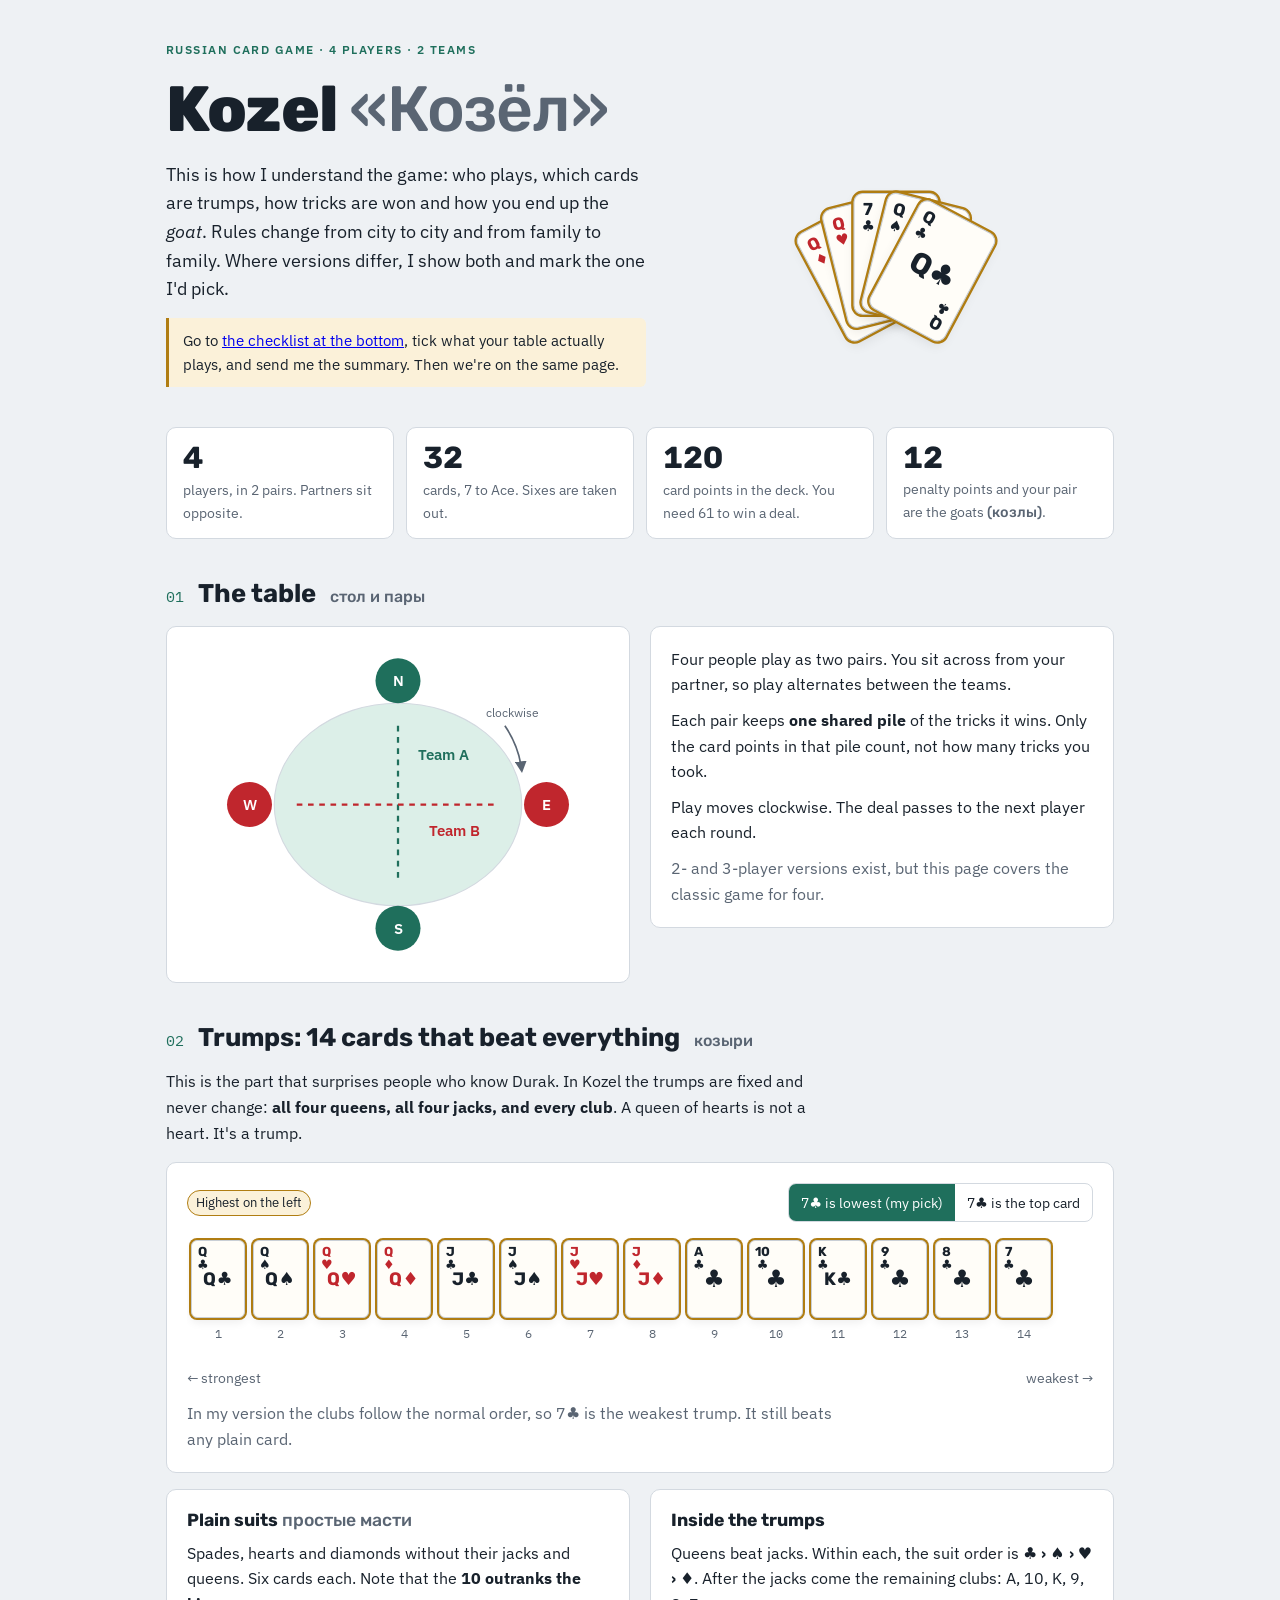
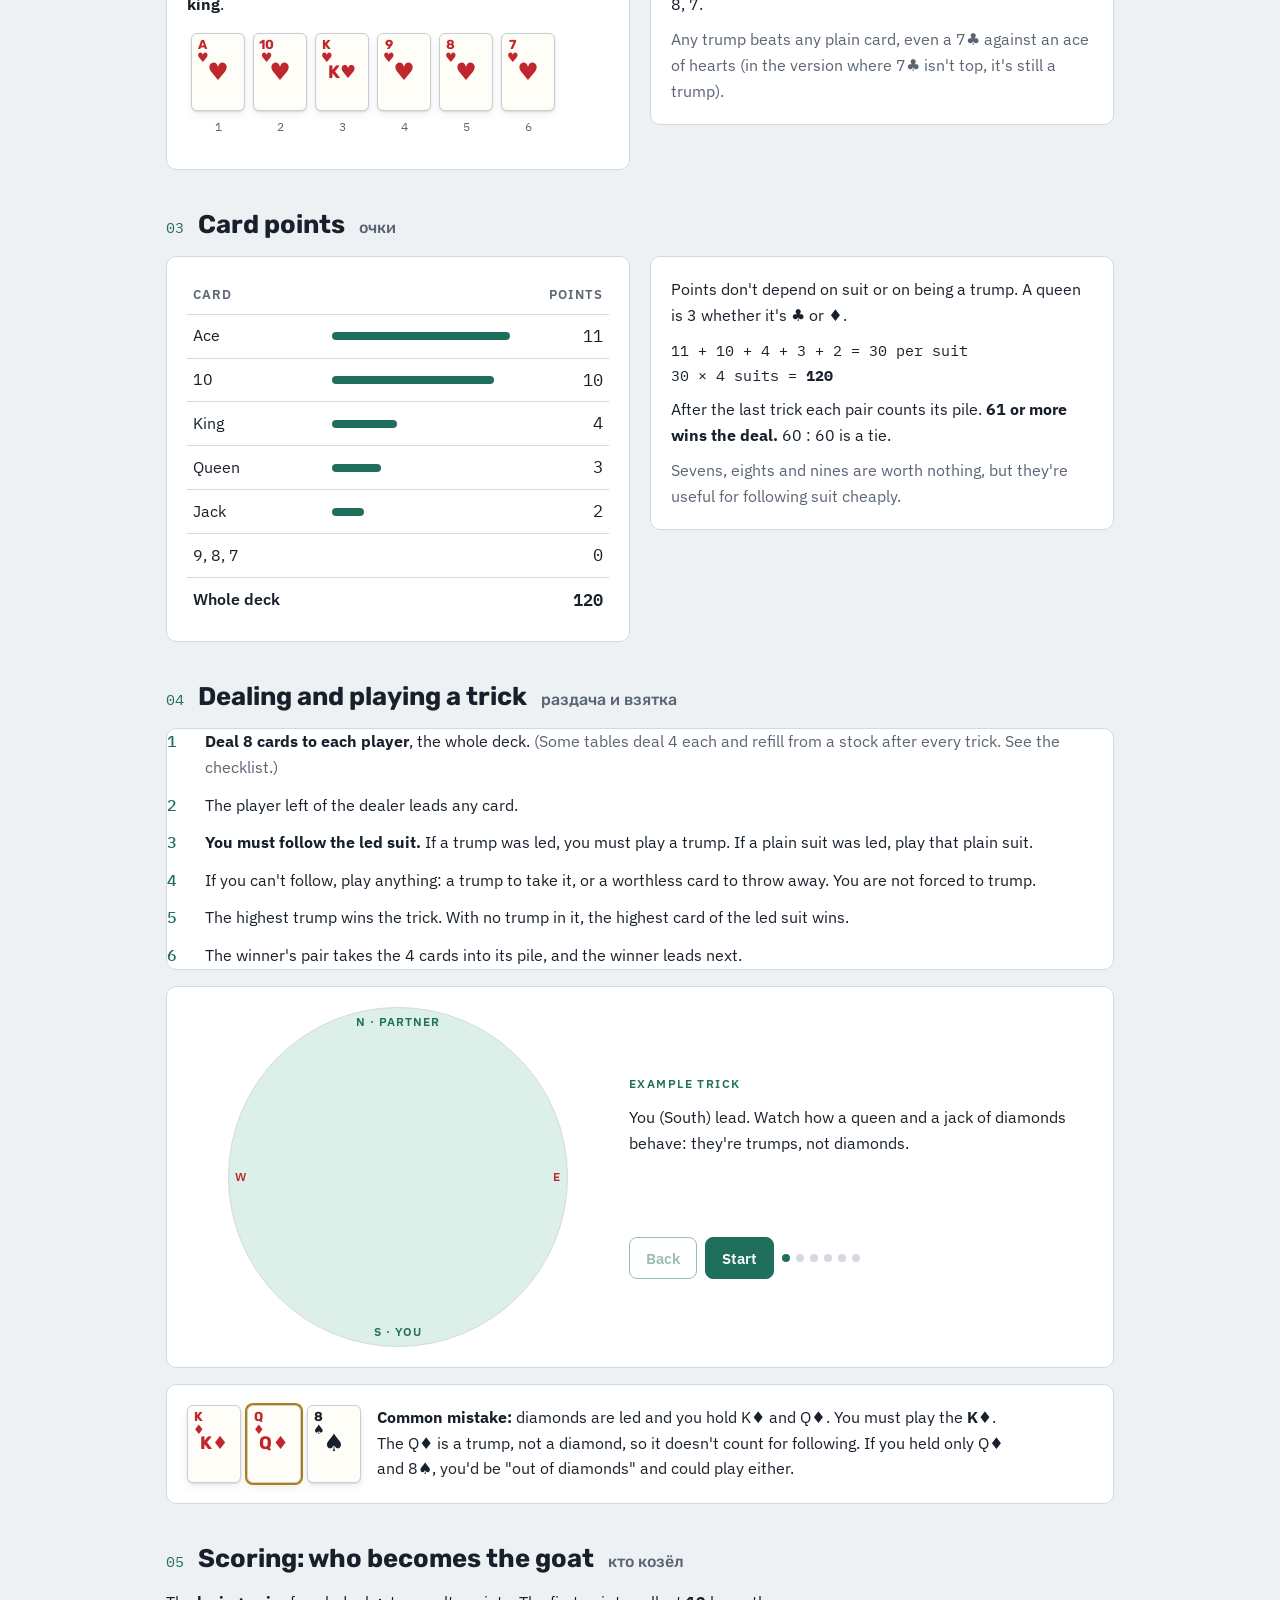
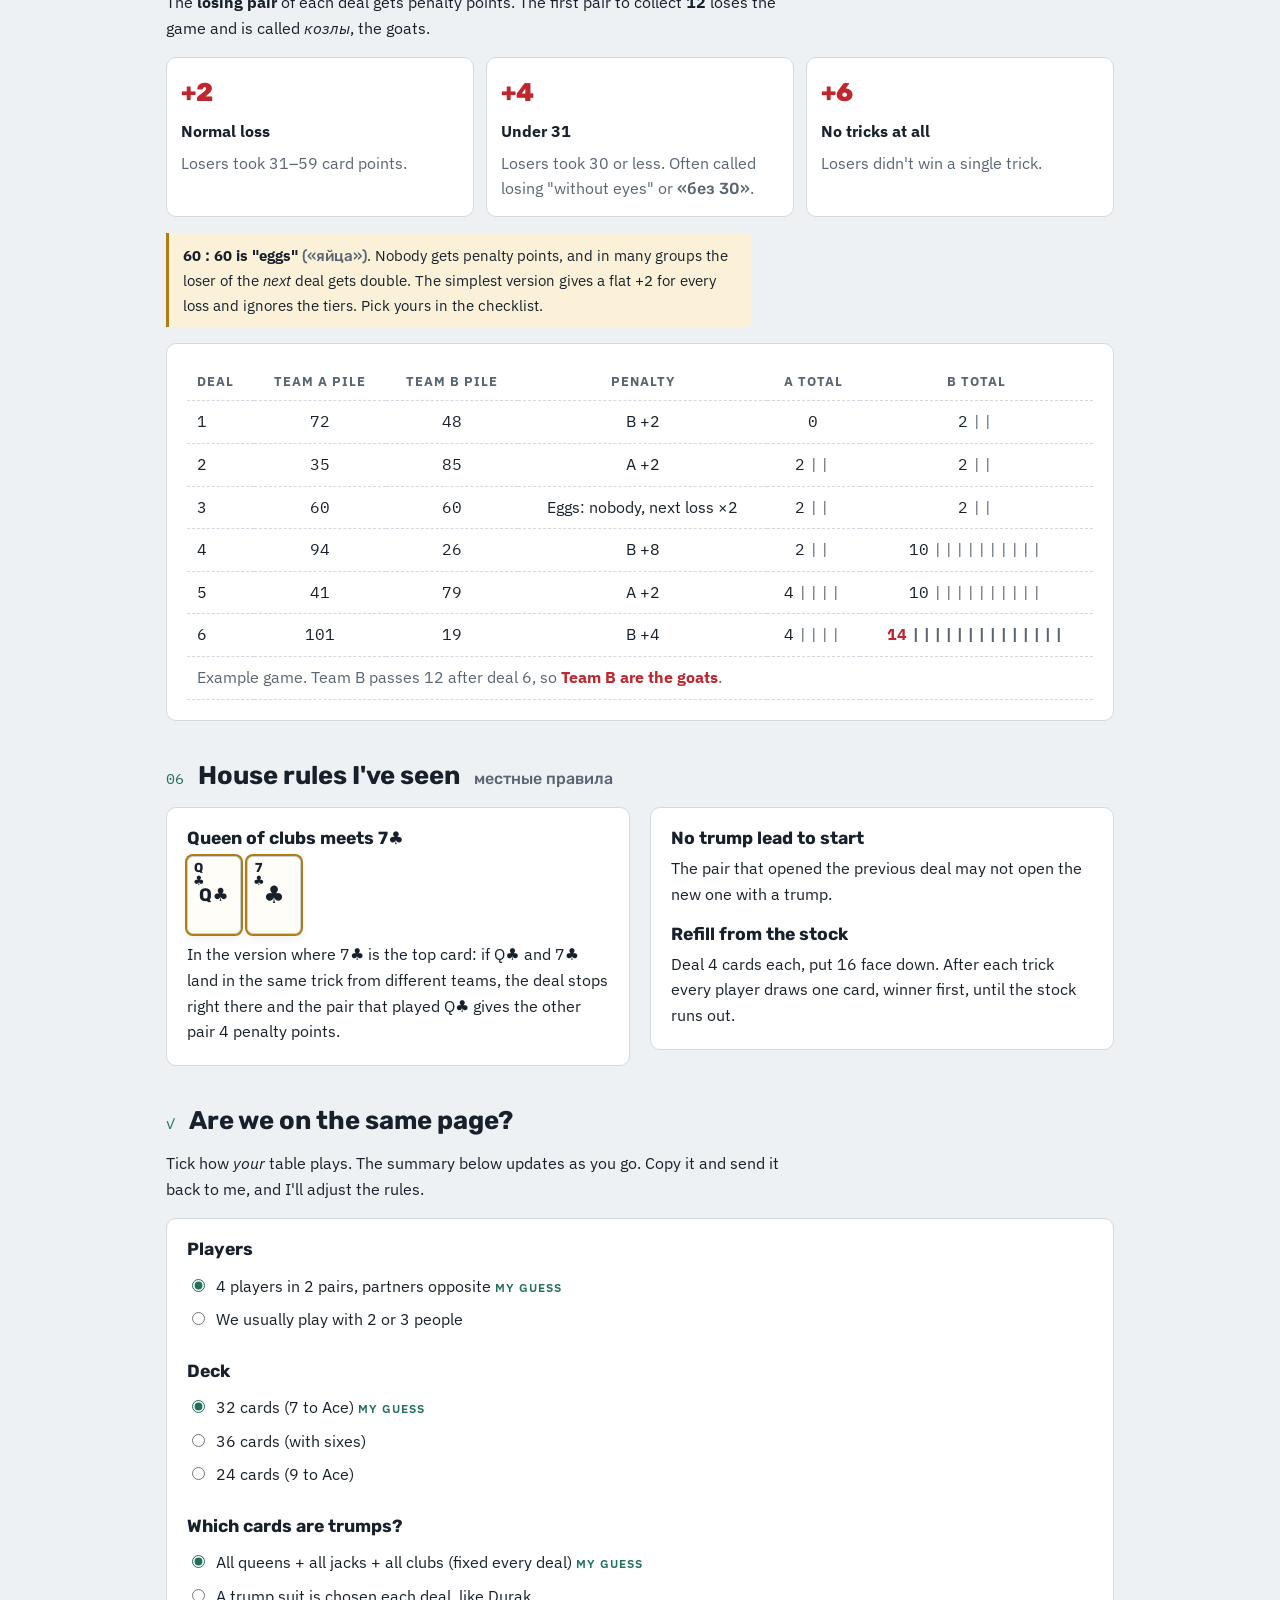
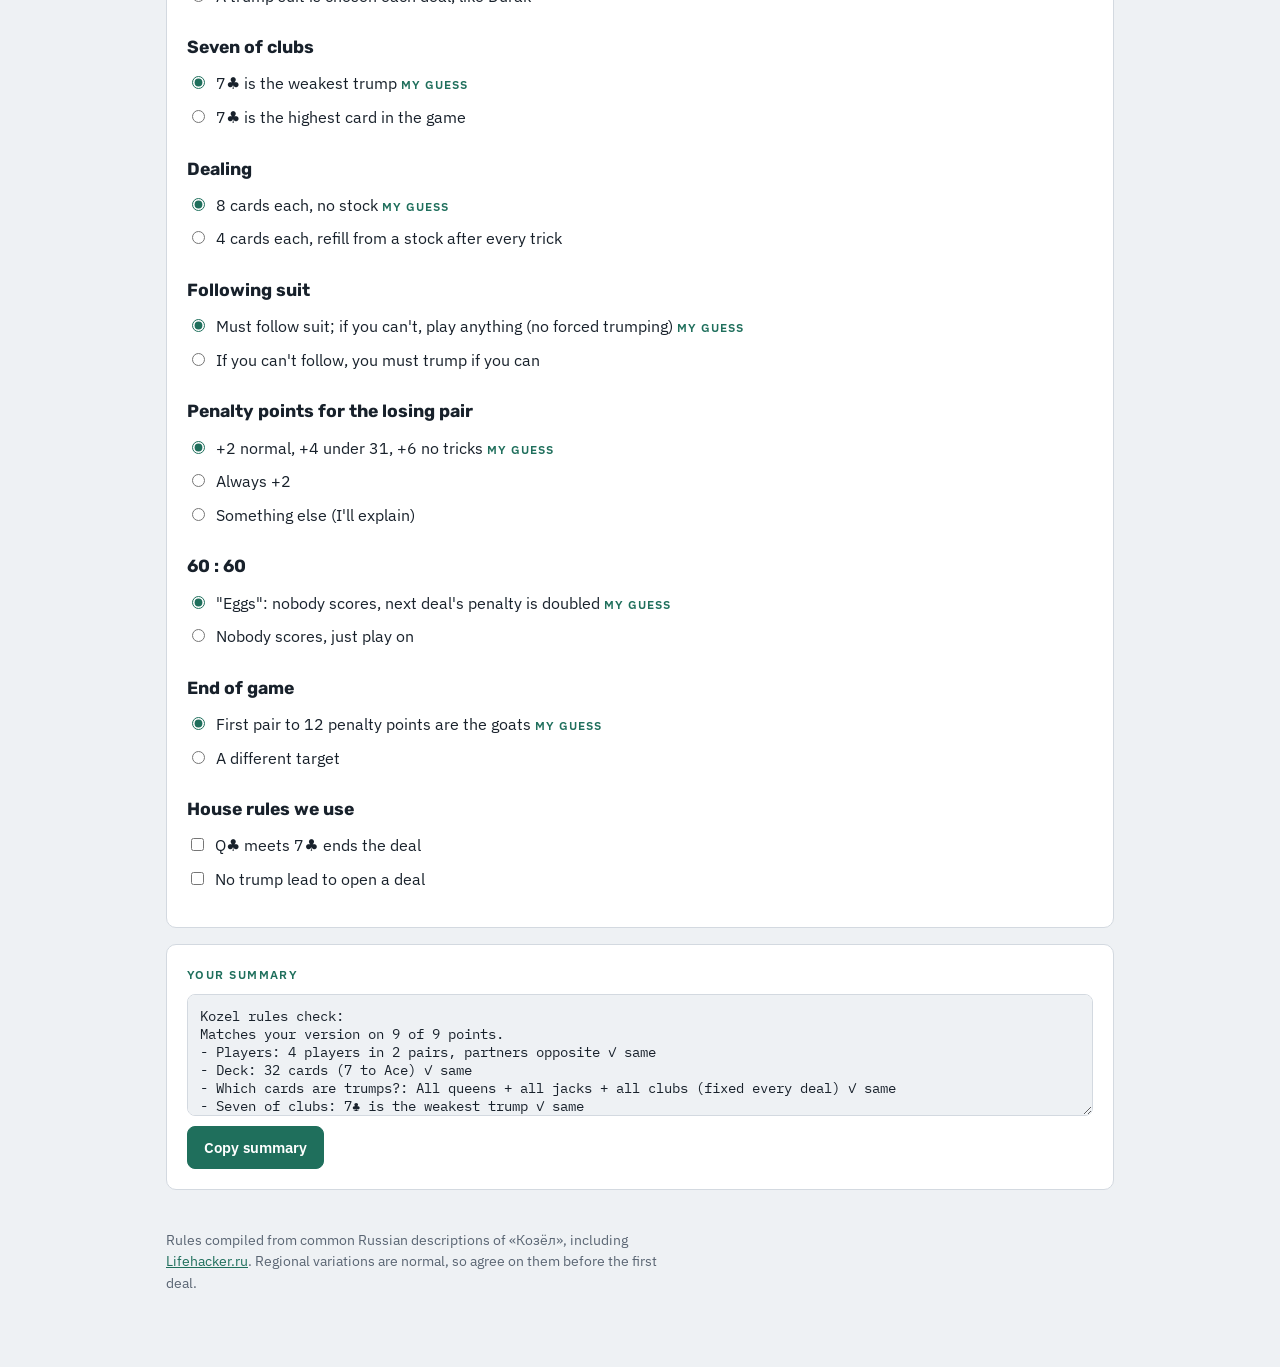
==== kozel/index.html @ cb9a14b0 "Add visual Kozel (Козёл) card game rules page Explains seating, fixed trumps, card points, an animat" ====
<!doctype html><html lang="en"><head><meta charset="utf-8"><meta name="viewport" content="width=device-width, initial-scale=1, viewport-fit=cover">
<title>Kozel Rulebook</title>
<meta name="claude:viewport-fit-sides" content="cover">
<link rel="preconnect" href="https://fonts.googleapis.com">
<link rel="preconnect" href="https://fonts.gstatic.com" crossorigin>
<link rel="stylesheet" href="https://fonts.googleapis.com/css2?family=Rubik:wght@500;700;800&family=IBM+Plex+Sans:wght@400;500;600&family=IBM+Plex+Mono:wght@500&display=swap">
<style>
/* Layout: one reading column of numbered "lessons", each with a visual (cards, table, ladder) beside or under the text; a confirm sheet at the end. */
:root {
  --bg: #eef1f4;
  --surface: #ffffff;
  --ink: #18212b;
  --muted: #5a6573;
  --line: #d3d9e0;
  --accent: #1f6f5c;      /* card-room green, used sparingly */
  --accent-soft: #dcefe8;
  --red: #c0262d;
  --card: #fffdf8;
  --card-edge: #c9cfd6;
  --gold: #b07d12;
  --gold-soft: #fbf1d9;
  --font-display: "Rubik", "Segoe UI", system-ui, sans-serif;
  --font-body: "IBM Plex Sans", "Segoe UI", system-ui, sans-serif;
  --font-mono: "IBM Plex Mono", ui-monospace, Menlo, monospace;
}
@media (prefers-color-scheme: dark) {
  :root:not([data-theme="light"]) {
    --bg: #12171d; --surface: #1a212a; --ink: #e7ecf1; --muted: #9aa6b3; --line: #2c3540;
    --accent: #5cc2a4; --accent-soft: #19362e; --red: #ff6b70; --card: #f4f1ea; --card-edge: #3a4450;
    --gold: #e5b54a; --gold-soft: #3a2f16; color-scheme: dark;
  }
}
:root[data-theme="dark"] {
  --bg: #12171d; --surface: #1a212a; --ink: #e7ecf1; --muted: #9aa6b3; --line: #2c3540;
  --accent: #5cc2a4; --accent-soft: #19362e; --red: #ff6b70; --card: #f4f1ea; --card-edge: #3a4450;
  --gold: #e5b54a; --gold-soft: #3a2f16; color-scheme: dark;
}
* { box-sizing: border-box; }
body {
  background: var(--bg); color: var(--ink);
  font-family: var(--font-body); font-size: 16px; line-height: 1.6;
}
.wrap {
  max-width: 980px; margin: 0 auto;
  padding-left: max(16px, env(safe-area-inset-left, 0px));
  padding-right: max(16px, env(safe-area-inset-right, 0px));
  padding-block: 32px 64px;
  display: grid; gap: 40px;
}
h1, h2, h3 { font-family: var(--font-display); text-wrap: balance; line-height: 1.15; margin: 0; }
h1 { font-size: clamp(2.4rem, 7vw, 4rem); font-weight: 800; letter-spacing: -0.02em; }
h2 { font-size: 1.6rem; font-weight: 700; }
h3 { font-size: 1.1rem; font-weight: 700; }
p { margin: 0; max-width: 65ch; }
.ru { font-family: var(--font-display); font-weight: 500; color: var(--muted); }
.eyebrow { font-size: 0.75rem; text-transform: uppercase; letter-spacing: 0.12em; font-weight: 600; color: var(--accent); }
.muted { color: var(--muted); }
.mono { font-family: var(--font-mono); font-variant-numeric: tabular-nums; }

/* hero */
.hero { display: grid; grid-template-columns: 1.1fr 1fr; gap: 32px; align-items: center; }
.hero-text { display: grid; gap: 14px; min-width: 0; }
.hero .lede { font-size: 1.12rem; }
.note {
  border-left: 3px solid var(--gold); background: var(--gold-soft);
  padding: 10px 14px; border-radius: 0 6px 6px 0; font-size: 0.95rem; max-width: 65ch;
}
.fan { position: relative; height: 230px; }
.fan .card { position: absolute; left: 50%; bottom: 10px; transform-origin: 50% 120%; transition: transform .5s cubic-bezier(.2,.8,.2,1); }

/* cards */
.card {
  width: 74px; height: 106px; border-radius: 8px;
  background: var(--card); border: 1px solid var(--card-edge);
  box-shadow: 0 1px 2px rgba(0,0,0,.12), 0 4px 10px rgba(0,0,0,.06);
  color: #18212b; position: relative; flex: none;
  font-family: var(--font-display); font-weight: 700;
}
.card.red { color: #c0262d; }
.card .c-tl, .card .c-br { position: absolute; line-height: 1; font-size: 15px; text-align: center; }
.card .c-tl { top: 6px; left: 6px; }
.card .c-br { bottom: 6px; right: 6px; transform: rotate(180deg); }
.card .c-tl small, .card .c-br small { display: block; font-size: 13px; }
.card .c-mid { position: absolute; inset: 0; display: grid; place-items: center; font-size: 34px; }
.card.face .c-mid { font-size: 26px; }
.card.trump { box-shadow: 0 0 0 2px var(--gold), 0 4px 10px rgba(0,0,0,.08); }
.card.sm { width: 54px; height: 78px; border-radius: 6px; }
.card.sm .c-tl { font-size: 13px; top: 4px; left: 5px; }
.card.sm .c-br { display: none; }
.card.sm .c-mid { font-size: 24px; }
.card.sm.face .c-mid { font-size: 18px; }
.card.win { outline: 3px solid var(--accent); outline-offset: 2px; }

/* sections */
section.lesson { display: grid; gap: 16px; }
.lesson-head { display: flex; gap: 14px; align-items: baseline; flex-wrap: wrap; }
.num { font-family: var(--font-mono); color: var(--accent); font-size: 0.95rem; }
.panel { background: var(--surface); border: 1px solid var(--line); border-radius: 10px; padding: 20px; min-width: 0; }
.two { display: grid; grid-template-columns: 1fr 1fr; gap: 20px; align-items: start; }
.two > * { min-width: 0; }

.facts { display: grid; grid-template-columns: repeat(4, 1fr); gap: 12px; }
.fact { background: var(--surface); border: 1px solid var(--line); border-radius: 10px; padding: 14px 16px; display: grid; gap: 2px; }
.fact b { font-family: var(--font-display); font-size: 1.9rem; line-height: 1.1; font-variant-numeric: tabular-nums; }
.fact span { font-size: 0.9rem; color: var(--muted); }

/* seating */
.table-svg { width: 100%; max-width: 360px; height: auto; display: block; margin: 0 auto; }

/* ladder */
.ladder { display: flex; gap: 8px; overflow-x: auto; padding: 6px 4px 12px; }
.rung { display: grid; justify-items: center; gap: 6px; flex: none; }
.rung .rank { font-family: var(--font-mono); font-size: 12px; color: var(--muted); }
.ladder-legend { display: flex; justify-content: space-between; font-size: 0.85rem; color: var(--muted); }
.group-tag { display: inline-block; font-size: 0.8rem; padding: 2px 8px; border-radius: 999px; background: var(--gold-soft); color: var(--ink); border: 1px solid var(--gold); }

.toggle { display: inline-flex; border: 1px solid var(--line); border-radius: 8px; overflow: hidden; background: var(--surface); flex-wrap: wrap; }
.toggle button {
  font: inherit; font-size: 0.9rem; padding: 7px 12px; border: 0; background: transparent; color: var(--ink); cursor: pointer;
}
.toggle button[aria-pressed="true"] { background: var(--accent); color: var(--surface); }
.toggle button:focus-visible, .btn:focus-visible { outline: 2px solid var(--accent); outline-offset: 2px; }

/* points */
.points { width: 100%; border-collapse: collapse; font-variant-numeric: tabular-nums; }
.points td, .points th { padding: 8px 6px; border-bottom: 1px solid var(--line); text-align: left; }
.points th { font-size: 0.8rem; text-transform: uppercase; letter-spacing: .08em; color: var(--muted); font-weight: 600; }
.points td.v { font-family: var(--font-mono); text-align: right; font-size: 1.05rem; }
.points tr.total td { border-bottom: 0; font-weight: 600; }
.points .bar { height: 8px; background: var(--accent); border-radius: 4px; }

/* trick demo */
.trick { display: grid; grid-template-columns: 1fr 1.1fr; gap: 20px; align-items: center; }
.felt {
  position: relative; aspect-ratio: 1 / 1; max-width: 340px; width: 100%; margin: 0 auto;
  border-radius: 50%; background: var(--accent-soft); border: 1px solid var(--line);
}
.seat { position: absolute; font-size: 0.78rem; font-weight: 600; text-transform: uppercase; letter-spacing: .08em; }
.seat.us { color: var(--accent); }
.seat.them { color: var(--red); }
.seat.s { bottom: 4px; left: 50%; transform: translateX(-50%); }
.seat.n { top: 4px; left: 50%; transform: translateX(-50%); }
.seat.w { left: 6px; top: 50%; transform: translateY(-50%); }
.seat.e { right: 6px; top: 50%; transform: translateY(-50%); }
.slot { position: absolute; transition: opacity .35s, transform .35s; }
.slot.s { left: 50%; top: 62%; transform: translateX(-50%); }
.slot.n { left: 50%; top: 13%; transform: translateX(-50%); }
.slot.w { left: 17%; top: 37%; }
.slot.e { right: 17%; top: 37%; }
.slot.off { opacity: 0; transform: translateX(-50%) scale(.9); }
.slot.w.off, .slot.e.off { transform: scale(.9); }
.steps { display: grid; gap: 12px; }
.step-text { min-height: 7.5em; }
.controls { display: flex; gap: 8px; flex-wrap: wrap; align-items: center; }
.btn {
  font: inherit; font-weight: 600; font-size: 0.95rem; padding: 8px 16px; border-radius: 8px; cursor: pointer;
  border: 1px solid var(--accent); background: var(--accent); color: var(--surface);
}
.btn.ghost { background: transparent; color: var(--accent); }
.btn:disabled { opacity: .45; cursor: default; }
.dots { display: flex; gap: 6px; }
.dots i { width: 8px; height: 8px; border-radius: 50%; background: var(--line); }
.dots i.on { background: var(--accent); }

/* rules list */
.rules { display: grid; gap: 12px; padding: 0; margin: 0; list-style: none; counter-reset: r; }
.rules li { display: grid; grid-template-columns: 28px 1fr; gap: 10px; }
.rules li::before { counter-increment: r; content: counter(r); font-family: var(--font-mono); color: var(--accent); font-weight: 500; }
.gotcha { display: flex; gap: 16px; align-items: center; flex-wrap: wrap; }
.gotcha .hand { display: flex; gap: 6px; }

/* scoring */
.tiers { display: grid; grid-template-columns: repeat(3, 1fr); gap: 12px; }
.tier { border: 1px solid var(--line); border-radius: 10px; padding: 14px; background: var(--surface); display: grid; gap: 6px; align-content: start; }
.tier .pts { font-family: var(--font-display); font-size: 1.6rem; font-weight: 800; color: var(--red); }
.pad { width: 100%; border-collapse: collapse; font-variant-numeric: tabular-nums; min-width: 460px; }
.pad th, .pad td { padding: 8px 10px; border-bottom: 1px dashed var(--line); text-align: center; }
.pad th { font-size: 0.8rem; text-transform: uppercase; letter-spacing: .08em; color: var(--muted); }
.pad td:first-child, .pad th:first-child { text-align: left; }
.pad .goat { color: var(--red); font-weight: 700; }
.scroll { overflow-x: auto; }
.tally { font-family: var(--font-mono); letter-spacing: 1px; }

/* confirm sheet */
.qs { display: grid; gap: 14px; }
.q { display: grid; gap: 8px; padding: 14px 0; border-bottom: 1px solid var(--line); }
.q:last-child { border-bottom: 0; }
.q label { display: flex; gap: 8px; align-items: flex-start; cursor: pointer; }
.q input { margin-top: 5px; accent-color: var(--accent); }
.q .mine { font-size: 0.75rem; color: var(--accent); font-weight: 600; text-transform: uppercase; letter-spacing: .08em; margin-left: 4px; }
textarea {
  width: 100%; min-height: 9em; font-family: var(--font-mono); font-size: 0.85rem; padding: 12px;
  border: 1px solid var(--line); border-radius: 8px; background: var(--bg); color: var(--ink); resize: vertical;
}
.copied { color: var(--accent); font-weight: 600; font-size: 0.9rem; }

footer { font-size: 0.85rem; color: var(--muted); display: grid; gap: 4px; }
footer a { color: var(--accent); }

@media (max-width: 760px) {
  .hero, .two, .trick { grid-template-columns: 1fr; }
  .facts { grid-template-columns: repeat(2, 1fr); }
  .tiers { grid-template-columns: 1fr; }
  .fan { height: 200px; }
}
@media (prefers-reduced-motion: reduce) {
  * { transition: none !important; }
}
</style>
</head><body>

<main class="wrap">

  <header class="hero">
    <div class="hero-text">
      <span class="eyebrow">Russian card game · 4 players · 2 teams</span>
      <h1>Kozel <span class="ru">«Козёл»</span></h1>
      <p class="lede">This is how I understand the game: who plays, which cards are trumps, how tricks are won and how you end up the <em>goat</em>. Rules change from city to city and from family to family. Where versions differ, I show both and mark the one I'd pick.</p>
      <p class="note">Go to <a href="#confirm">the checklist at the bottom</a>, tick what your table actually plays, and send me the summary. Then we're on the same page.</p>
    </div>
    <div class="fan" id="fan" aria-label="The four queens and the seven of clubs fanned out"></div>
  </header>

  <div class="facts">
    <div class="fact"><b>4</b><span>players, in 2 pairs. Partners sit opposite.</span></div>
    <div class="fact"><b>32</b><span>cards, 7 to Ace. Sixes are taken out.</span></div>
    <div class="fact"><b>120</b><span>card points in the deck. You need 61 to win a deal.</span></div>
    <div class="fact"><b>12</b><span>penalty points and your pair are the goats <span class="ru">(козлы)</span>.</span></div>
  </div>

  <!-- 1 -->
  <section class="lesson">
    <div class="lesson-head"><span class="num">01</span><h2>The table</h2><span class="ru">стол и пары</span></div>
    <div class="two">
      <div class="panel">
        <svg class="table-svg" viewBox="0 0 320 280" role="img" aria-label="Four players around a table. North and South are one team, West and East the other.">
          <ellipse cx="160" cy="140" rx="110" ry="90" fill="var(--accent-soft)" stroke="var(--line)"/>
          <line x1="160" y1="70" x2="160" y2="210" stroke="var(--accent)" stroke-width="2" stroke-dasharray="5 5"/>
          <line x1="70" y1="140" x2="250" y2="140" stroke="var(--red)" stroke-width="2" stroke-dasharray="5 5"/>
          <g font-family="IBM Plex Sans, sans-serif" font-size="13" font-weight="600" text-anchor="middle">
            <circle cx="160" cy="30" r="20" fill="var(--accent)"/><text x="160" y="35" fill="var(--surface)">N</text>
            <circle cx="160" cy="250" r="20" fill="var(--accent)"/><text x="160" y="255" fill="var(--surface)">S</text>
            <circle cx="28" cy="140" r="20" fill="var(--red)"/><text x="28" y="145" fill="var(--surface)">W</text>
            <circle cx="292" cy="140" r="20" fill="var(--red)"/><text x="292" y="145" fill="var(--surface)">E</text>
            <text x="200" y="100" fill="var(--accent)">Team A</text>
            <text x="210" y="168" fill="var(--red)">Team B</text>
          </g>
          <path d="M 255 70 A 120 100 0 0 1 270 110" fill="none" stroke="var(--muted)" stroke-width="1.5" marker-end="url(#arr)"/>
          <defs><marker id="arr" viewBox="0 0 10 10" refX="8" refY="5" markerWidth="7" markerHeight="7" orient="auto"><path d="M0 0 L10 5 L0 10z" fill="var(--muted)"/></marker></defs>
          <text x="262" y="62" font-size="11" fill="var(--muted)" font-family="IBM Plex Sans, sans-serif" text-anchor="middle">clockwise</text>
        </svg>
      </div>
      <div class="panel" style="display:grid;gap:10px">
        <p>Four people play as two pairs. You sit across from your partner, so play alternates between the teams.</p>
        <p>Each pair keeps <strong>one shared pile</strong> of the tricks it wins. Only the card points in that pile count, not how many tricks you took.</p>
        <p>Play moves clockwise. The deal passes to the next player each round.</p>
        <p class="muted">2- and 3-player versions exist, but this page covers the classic game for four.</p>
      </div>
    </div>
  </section>

  <!-- 2 -->
  <section class="lesson">
    <div class="lesson-head"><span class="num">02</span><h2>Trumps: 14 cards that beat everything</h2><span class="ru">козыри</span></div>
    <p>This is the part that surprises people who know Durak. In Kozel the trumps are fixed and never change: <strong>all four queens, all four jacks, and every club</strong>. A queen of hearts is not a heart. It's a trump.</p>
    <div class="panel" style="display:grid;gap:12px">
      <div class="controls" style="justify-content:space-between">
        <div class="controls">
          <span class="group-tag">Highest on the left</span>
        </div>
        <div class="toggle" role="group" aria-label="Where the seven of clubs ranks">
          <button type="button" id="lad-a" aria-pressed="true">7♣ is lowest (my pick)</button>
          <button type="button" id="lad-b" aria-pressed="false">7♣ is the top card</button>
        </div>
      </div>
      <div class="ladder" id="ladder"></div>
      <div class="ladder-legend"><span>← strongest</span><span>weakest →</span></div>
      <p class="muted" id="ladder-note"></p>
    </div>
    <div class="two">
      <div class="panel" style="display:grid;gap:10px">
        <h3>Plain suits <span class="ru">простые масти</span></h3>
        <p>Spades, hearts and diamonds without their jacks and queens. Six cards each. Note that the <strong>10 outranks the king</strong>.</p>
        <div class="ladder" id="plain"></div>
      </div>
      <div class="panel" style="display:grid;gap:10px">
        <h3>Inside the trumps</h3>
        <p>Queens beat jacks. Within each, the suit order is <strong>♣ › ♠ › ♥ › ♦</strong>. After the jacks come the remaining clubs: A, 10, K, 9, 8, 7.</p>
        <p class="muted">Any trump beats any plain card, even a 7♣ against an ace of hearts (in the version where 7♣ isn't top, it's still a trump).</p>
      </div>
    </div>
  </section>

  <!-- 3 -->
  <section class="lesson">
    <div class="lesson-head"><span class="num">03</span><h2>Card points</h2><span class="ru">очки</span></div>
    <div class="two">
      <div class="panel">
        <table class="points">
          <thead><tr><th>Card</th><th></th><th style="text-align:right">Points</th></tr></thead>
          <tbody id="points"></tbody>
        </table>
      </div>
      <div class="panel" style="display:grid;gap:10px">
        <p>Points don't depend on suit or on being a trump. A queen is 3 whether it's ♣ or ♦.</p>
        <p class="mono" style="font-size:.95rem">11 + 10 + 4 + 3 + 2 = 30 per suit<br>30 × 4 suits = <strong>120</strong></p>
        <p>After the last trick each pair counts its pile. <strong>61 or more wins the deal.</strong> 60 : 60 is a tie.</p>
        <p class="muted">Sevens, eights and nines are worth nothing, but they're useful for following suit cheaply.</p>
      </div>
    </div>
  </section>

  <!-- 4 -->
  <section class="lesson">
    <div class="lesson-head"><span class="num">04</span><h2>Dealing and playing a trick</h2><span class="ru">раздача и взятка</span></div>
    <ol class="rules panel">
      <li><span><strong>Deal 8 cards to each player</strong>, the whole deck. <span class="muted">(Some tables deal 4 each and refill from a stock after every trick. See the checklist.)</span></span></li>
      <li><span>The player left of the dealer leads any card.</span></li>
      <li><span><strong>You must follow the led suit.</strong> If a trump was led, you must play a trump. If a plain suit was led, play that plain suit.</span></li>
      <li><span>If you can't follow, play anything: a trump to take it, or a worthless card to throw away. You are not forced to trump.</span></li>
      <li><span>The highest trump wins the trick. With no trump in it, the highest card of the led suit wins.</span></li>
      <li><span>The winner's pair takes the 4 cards into its pile, and the winner leads next.</span></li>
    </ol>

    <div class="panel trick">
      <div class="felt" id="felt">
        <span class="seat n us">N · partner</span>
        <span class="seat s us">S · you</span>
        <span class="seat w them">W</span>
        <span class="seat e them">E</span>
        <div class="slot s off" data-seat="s"></div>
        <div class="slot w off" data-seat="w"></div>
        <div class="slot n off" data-seat="n"></div>
        <div class="slot e off" data-seat="e"></div>
      </div>
      <div class="steps">
        <span class="eyebrow">Example trick</span>
        <p class="step-text" id="step-text"></p>
        <div class="controls">
          <button type="button" class="btn ghost" id="prev">Back</button>
          <button type="button" class="btn" id="next">Next card</button>
          <div class="dots" id="dots" aria-hidden="true"></div>
        </div>
      </div>
    </div>

    <div class="panel gotcha">
      <div class="hand">
        <div class="card sm red" data-c="K♦"></div>
        <div class="card sm red" data-c="Q♦"></div>
        <div class="card sm" data-c="8♠"></div>
      </div>
      <p style="flex:1;min-width:220px"><strong>Common mistake:</strong> diamonds are led and you hold K♦ and Q♦. You must play the <strong>K♦</strong>. The Q♦ is a trump, not a diamond, so it doesn't count for following. If you held only Q♦ and 8♠, you'd be "out of diamonds" and could play either.</p>
    </div>
  </section>

  <!-- 5 -->
  <section class="lesson">
    <div class="lesson-head"><span class="num">05</span><h2>Scoring: who becomes the goat</h2><span class="ru">кто козёл</span></div>
    <p>The <strong>losing pair</strong> of each deal gets penalty points. The first pair to collect <strong>12</strong> loses the game and is called <em>козлы</em>, the goats.</p>
    <div class="tiers">
      <div class="tier"><span class="pts">+2</span><strong>Normal loss</strong><span class="muted">Losers took 31–59 card points.</span></div>
      <div class="tier"><span class="pts">+4</span><strong>Under 31</strong><span class="muted">Losers took 30 or less. Often called losing "without eyes" or <span class="ru">«без 30»</span>.</span></div>
      <div class="tier"><span class="pts">+6</span><strong>No tricks at all</strong><span class="muted">Losers didn't win a single trick.</span></div>
    </div>
    <p class="note"><strong>60 : 60 is "eggs"</strong> <span class="ru">(«яйца»)</span>. Nobody gets penalty points, and in many groups the loser of the <em>next</em> deal gets double. The simplest version gives a flat +2 for every loss and ignores the tiers. Pick yours in the checklist.</p>
    <div class="panel scroll">
      <table class="pad">
        <thead><tr><th>Deal</th><th>Team A pile</th><th>Team B pile</th><th>Penalty</th><th>A total</th><th>B total</th></tr></thead>
        <tbody id="pad"></tbody>
      </table>
    </div>
  </section>

  <!-- 6 -->
  <section class="lesson">
    <div class="lesson-head"><span class="num">06</span><h2>House rules I've seen</h2><span class="ru">местные правила</span></div>
    <div class="two">
      <div class="panel" style="display:grid;gap:8px">
        <h3>Queen of clubs meets 7♣</h3>
        <div class="hand" style="display:flex;gap:6px"><div class="card sm" data-c="Q♣"></div><div class="card sm" data-c="7♣"></div></div>
        <p>In the version where 7♣ is the top card: if Q♣ and 7♣ land in the same trick from different teams, the deal stops right there and the pair that played Q♣ gives the other pair 4 penalty points.</p>
      </div>
      <div class="panel" style="display:grid;gap:8px">
        <h3>No trump lead to start</h3>
        <p>The pair that opened the previous deal may not open the new one with a trump.</p>
        <h3 style="margin-top:8px">Refill from the stock</h3>
        <p>Deal 4 cards each, put 16 face down. After each trick every player draws one card, winner first, until the stock runs out.</p>
      </div>
    </div>
  </section>

  <!-- confirm -->
  <section class="lesson" id="confirm">
    <div class="lesson-head"><span class="num">✓</span><h2>Are we on the same page?</h2></div>
    <p>Tick how <em>your</em> table plays. The summary below updates as you go. Copy it and send it back to me, and I'll adjust the rules.</p>
    <div class="panel qs" id="qs"></div>
    <div class="panel" style="display:grid;gap:10px">
      <label for="summary" class="eyebrow">Your summary</label>
      <textarea id="summary" readonly></textarea>
      <div class="controls"><button type="button" class="btn" id="copy">Copy summary</button><span class="copied" id="copied" hidden>Copied</span></div>
    </div>
  </section>

  <footer>
    <p>Rules compiled from common Russian descriptions of «Козёл», including <a href="https://lifehacker.ru/kak-igrat-v-kozla/" target="_blank" rel="noopener">Lifehacker.ru</a>. Regional variations are normal, so agree on them before the first deal.</p>
  </footer>
</main>

<script>
(function () {
  const RED = s => s === "♥" || s === "♦";
  const FACE = r => r === "J" || r === "Q" || r === "K";
  function isTrump(c) { const s = c.slice(-1), r = c.slice(0, -1); return s === "♣" || r === "J" || r === "Q"; }
  function cardHTML(c, sm) {
    const s = c.slice(-1), r = c.slice(0, -1);
    const cls = ["card", sm ? "sm" : "", RED(s) ? "red" : "", FACE(r) ? "face" : "", isTrump(c) ? "trump" : ""].join(" ");
    const mid = FACE(r) ? r + s : s;
    return `<div class="${cls}" aria-label="${c}"><span class="c-tl">${r}<small>${s}</small></span><span class="c-mid">${mid}</span><span class="c-br">${r}<small>${s}</small></span></div>`;
  }
  function fill(el, c, sm) { el.outerHTML = cardHTML(c, sm); }
  document.querySelectorAll("[data-c]").forEach(el => fill(el, el.dataset.c, el.classList.contains("sm")));

  // hero fan
  const fan = document.getElementById("fan");
  const fanCards = ["Q♦", "Q♥", "7♣", "Q♠", "Q♣"];
  fan.innerHTML = fanCards.map(c => cardHTML(c)).join("");
  [...fan.children].forEach((el, i) => {
    const a = (i - 2) * 14;
    el.style.transform = `translateX(-50%) rotate(${a}deg) translateY(${Math.abs(i - 2) * 4}px) scale(1.15)`;
  });

  // ladder
  const base = ["Q♣","Q♠","Q♥","Q♦","J♣","J♠","J♥","J♦","A♣","10♣","K♣","9♣","8♣","7♣"];
  const altB = ["7♣","Q♣","Q♠","Q♥","Q♦","J♣","J♠","J♥","J♦","A♣","10♣","K♣","9♣","8♣"];
  const ladder = document.getElementById("ladder");
  const note = document.getElementById("ladder-note");
  function drawLadder(which) {
    const list = which === "b" ? altB : base;
    ladder.innerHTML = list.map((c, i) => `<div class="rung">${cardHTML(c, true)}<span class="rank">${i + 1}</span></div>`).join("");
    note.textContent = which === "b"
      ? "Some groups make the humble 7♣ the strongest card in the game. It's still worth 0 points, but it can capture Q♣. This version usually comes with the Q♣ vs 7♣ house rule below."
      : "In my version the clubs follow the normal order, so 7♣ is the weakest trump. It still beats any plain card.";
    document.getElementById("lad-a").setAttribute("aria-pressed", which !== "b");
    document.getElementById("lad-b").setAttribute("aria-pressed", which === "b");
  }
  document.getElementById("lad-a").onclick = () => { drawLadder("a"); setAnswer("seven", "low"); };
  document.getElementById("lad-b").onclick = () => { drawLadder("b"); setAnswer("seven", "top"); };

  document.getElementById("plain").innerHTML = ["A♥","10♥","K♥","9♥","8♥","7♥"]
    .map((c, i) => `<div class="rung">${cardHTML(c, true)}<span class="rank">${i + 1}</span></div>`).join("");

  // points
  const pts = [["Ace", 11], ["10", 10], ["King", 4], ["Queen", 3], ["Jack", 2], ["9, 8, 7", 0]];
  document.getElementById("points").innerHTML = pts.map(([n, v]) =>
    `<tr><td>${n}</td><td style="width:45%"><div class="bar" style="width:${v / 11 * 100}%"></div></td><td class="v">${v}</td></tr>`
  ).join("") + `<tr class="total"><td>Whole deck</td><td></td><td class="v">120</td></tr>`;

  // trick demo
  const steps = [
    { seat: null, text: "You (South) lead. Watch how a queen and a jack of diamonds behave: they're trumps, not diamonds." },
    { seat: "s", card: "K♥", text: "<strong>You lead K♥</strong> (4 points). Hearts is now the suit everyone must follow." },
    { seat: "w", card: "10♥", text: "<strong>West follows with 10♥</strong> (10 points). In Kozel the 10 beats the king, so West is winning for now." },
    { seat: "n", card: "J♦", text: "<strong>Your partner has no hearts</strong>, so they trump with J♦. A jack is a trump in every suit. Team A is winning." },
    { seat: "e", card: "Q♦", text: "<strong>East is out of hearts too</strong> and plays Q♦. Queens outrank jacks, so East wins." },
    { seat: "done", text: "<strong>Team B takes the trick:</strong> 4 + 10 + 2 + 3 = <span class='mono'>19</span> points go into their pile. East leads the next trick." }
  ];
  let step = 0;
  const textEl = document.getElementById("step-text");
  const dots = document.getElementById("dots");
  dots.innerHTML = steps.map(() => "<i></i>").join("");
  function renderStep() {
    textEl.innerHTML = steps[step].text;
    document.querySelectorAll("#felt .slot").forEach(slot => {
      const idx = steps.findIndex(s => s.seat === slot.dataset.seat);
      if (idx > 0 && idx <= step) {
        if (!slot.firstChild) slot.innerHTML = cardHTML(steps[idx].card);
        slot.classList.remove("off");
        const card = slot.firstChild;
        card.classList.toggle("win", step === steps.length - 1 && slot.dataset.seat === "e");
      } else {
        slot.classList.add("off");
        slot.innerHTML = "";
      }
    });
    [...dots.children].forEach((d, i) => d.classList.toggle("on", i <= step));
    document.getElementById("prev").disabled = step === 0;
    const nx = document.getElementById("next");
    nx.textContent = step === steps.length - 1 ? "Play again" : (step === 0 ? "Start" : "Next card");
  }
  document.getElementById("next").onclick = () => { step = step === steps.length - 1 ? 0 : step + 1; renderStep(); };
  document.getElementById("prev").onclick = () => { if (step > 0) { step--; renderStep(); } };
  renderStep();

  // score pad (tiered example)
  const deals = [[72, 48], [35, 85], [60, 60], [94, 26], [41, 79], [101, 19]];
  const pad = document.getElementById("pad");
  let A = 0, B = 0, eggs = false, rows = "";
  const tally = n => "|".repeat(n);
  deals.forEach(([a, b], i) => {
    let pen = "";
    if (a === 60) { pen = "Eggs: nobody, next loss ×2"; eggs = true; }
    else {
      const loser = a < b ? "A" : "B", lp = Math.min(a, b);
      let p = lp === 0 ? 6 : lp <= 30 ? 4 : 2;
      if (eggs) { p *= 2; eggs = false; }
      if (loser === "A") A += p; else B += p;
      pen = `${loser} +${p}`;
    }
    const goatA = A >= 12, goatB = B >= 12;
    rows += `<tr><td>${i + 1}</td><td class="mono">${a}</td><td class="mono">${b}</td><td>${pen}</td>
      <td class="${goatA ? "goat" : ""}"><span class="mono">${A}</span> <span class="tally muted">${tally(A)}</span></td>
      <td class="${goatB ? "goat" : ""}"><span class="mono">${B}</span> <span class="tally muted">${tally(B)}</span></td></tr>`;
  });
  rows += `<tr><td colspan="6" class="muted" style="text-align:left">Example game. Team B passes 12 after deal 6, so <span class="goat">Team B are the goats</span>.</td></tr>`;
  pad.innerHTML = rows;

  // checklist
  const Q = [
    { id: "players", q: "Players", opts: [["four", "4 players in 2 pairs, partners opposite", true], ["other", "We usually play with 2 or 3 people"]] },
    { id: "deck", q: "Deck", opts: [["32", "32 cards (7 to Ace)", true], ["36", "36 cards (with sixes)"], ["24", "24 cards (9 to Ace)"]] },
    { id: "trumps", q: "Which cards are trumps?", opts: [["qjc", "All queens + all jacks + all clubs (fixed every deal)", true], ["suit", "A trump suit is chosen each deal, like Durak"]] },
    { id: "seven", q: "Seven of clubs", opts: [["low", "7♣ is the weakest trump", true], ["top", "7♣ is the highest card in the game"]] },
    { id: "deal", q: "Dealing", opts: [["eight", "8 cards each, no stock", true], ["four", "4 cards each, refill from a stock after every trick"]] },
    { id: "follow", q: "Following suit", opts: [["must", "Must follow suit; if you can't, play anything (no forced trumping)", true], ["trump", "If you can't follow, you must trump if you can"]] },
    { id: "score", q: "Penalty points for the losing pair", opts: [["tier", "+2 normal, +4 under 31, +6 no tricks", true], ["flat", "Always +2"], ["other", "Something else (I'll explain)"]] },
    { id: "eggs", q: "60 : 60", opts: [["double", "\"Eggs\": nobody scores, next deal's penalty is doubled", true], ["nothing", "Nobody scores, just play on"]] },
    { id: "end", q: "End of game", opts: [["twelve", "First pair to 12 penalty points are the goats", true], ["other", "A different target"]] },
    { id: "house", q: "House rules we use", multi: true, opts: [["qc7c", "Q♣ meets 7♣ ends the deal"], ["nolead", "No trump lead to open a deal"]] }
  ];
  let answers = {};
  try { answers = JSON.parse(localStorage.getItem("kozel-answers") || "{}"); } catch (e) { answers = {}; }
  Q.forEach(q => { if (!(q.id in answers)) answers[q.id] = q.multi ? [] : q.opts.find(o => o[2])[0]; });

  const qs = document.getElementById("qs");
  qs.innerHTML = Q.map(q => `<fieldset class="q" style="border:0;margin:0;padding-inline:0"><legend style="padding:0"><h3>${q.q}</h3></legend>${
    q.opts.map(([v, label, mine]) => {
      const id = `q-${q.id}-${v}`;
      return `<label for="${id}"><input id="${id}" type="${q.multi ? "checkbox" : "radio"}" name="${q.id}" value="${v}"><span>${label}${mine ? '<span class="mine">my guess</span>' : ""}</span></label>`;
    }).join("")}</fieldset>`).join("");

  function syncInputs() {
    Q.forEach(q => q.opts.forEach(([v]) => {
      const el = document.getElementById(`q-${q.id}-${v}`);
      el.checked = q.multi ? answers[q.id].includes(v) : answers[q.id] === v;
    }));
  }
  function summary() {
    const lines = ["Kozel rules check:"];
    let same = 0, total = 0;
    Q.forEach(q => {
      if (q.multi) {
        const picked = q.opts.filter(o => answers[q.id].includes(o[0])).map(o => o[1]);
        lines.push(`- ${q.q}: ${picked.length ? picked.join("; ") : "none"}`);
      } else {
        const o = q.opts.find(o => o[0] === answers[q.id]);
        total++; if (o[2]) same++;
        lines.push(`- ${q.q}: ${o[1]}${o[2] ? " ✓ same" : " ✗ different"}`);
      }
    });
    lines.splice(1, 0, `Matches your version on ${same} of ${total} points.`);
    document.getElementById("summary").value = lines.join("\n");
  }
  function save() { try { localStorage.setItem("kozel-answers", JSON.stringify(answers)); } catch (e) {} }
  function setAnswer(id, v) { answers[id] = v; syncInputs(); summary(); save(); }
  qs.addEventListener("change", e => {
    const t = e.target, q = Q.find(q => q.id === t.name);
    if (q.multi) {
      const set = new Set(answers[q.id]); t.checked ? set.add(t.value) : set.delete(t.value); answers[q.id] = [...set];
    } else answers[q.id] = t.value;
    if (q.id === "seven") drawLadder(t.value === "top" ? "b" : "a");
    summary(); save();
  });
  syncInputs(); summary();
  drawLadder(answers.seven === "top" ? "b" : "a");

  document.getElementById("copy").onclick = () => {
    const ta = document.getElementById("summary");
    const ok = () => { const c = document.getElementById("copied"); c.hidden = false; setTimeout(() => c.hidden = true, 1600); };
    try {
      navigator.clipboard.writeText(ta.value).then(ok, () => { ta.focus(); ta.select(); });
    } catch (e) { ta.focus(); ta.select(); }
  };
})();
</script>
</body></html>
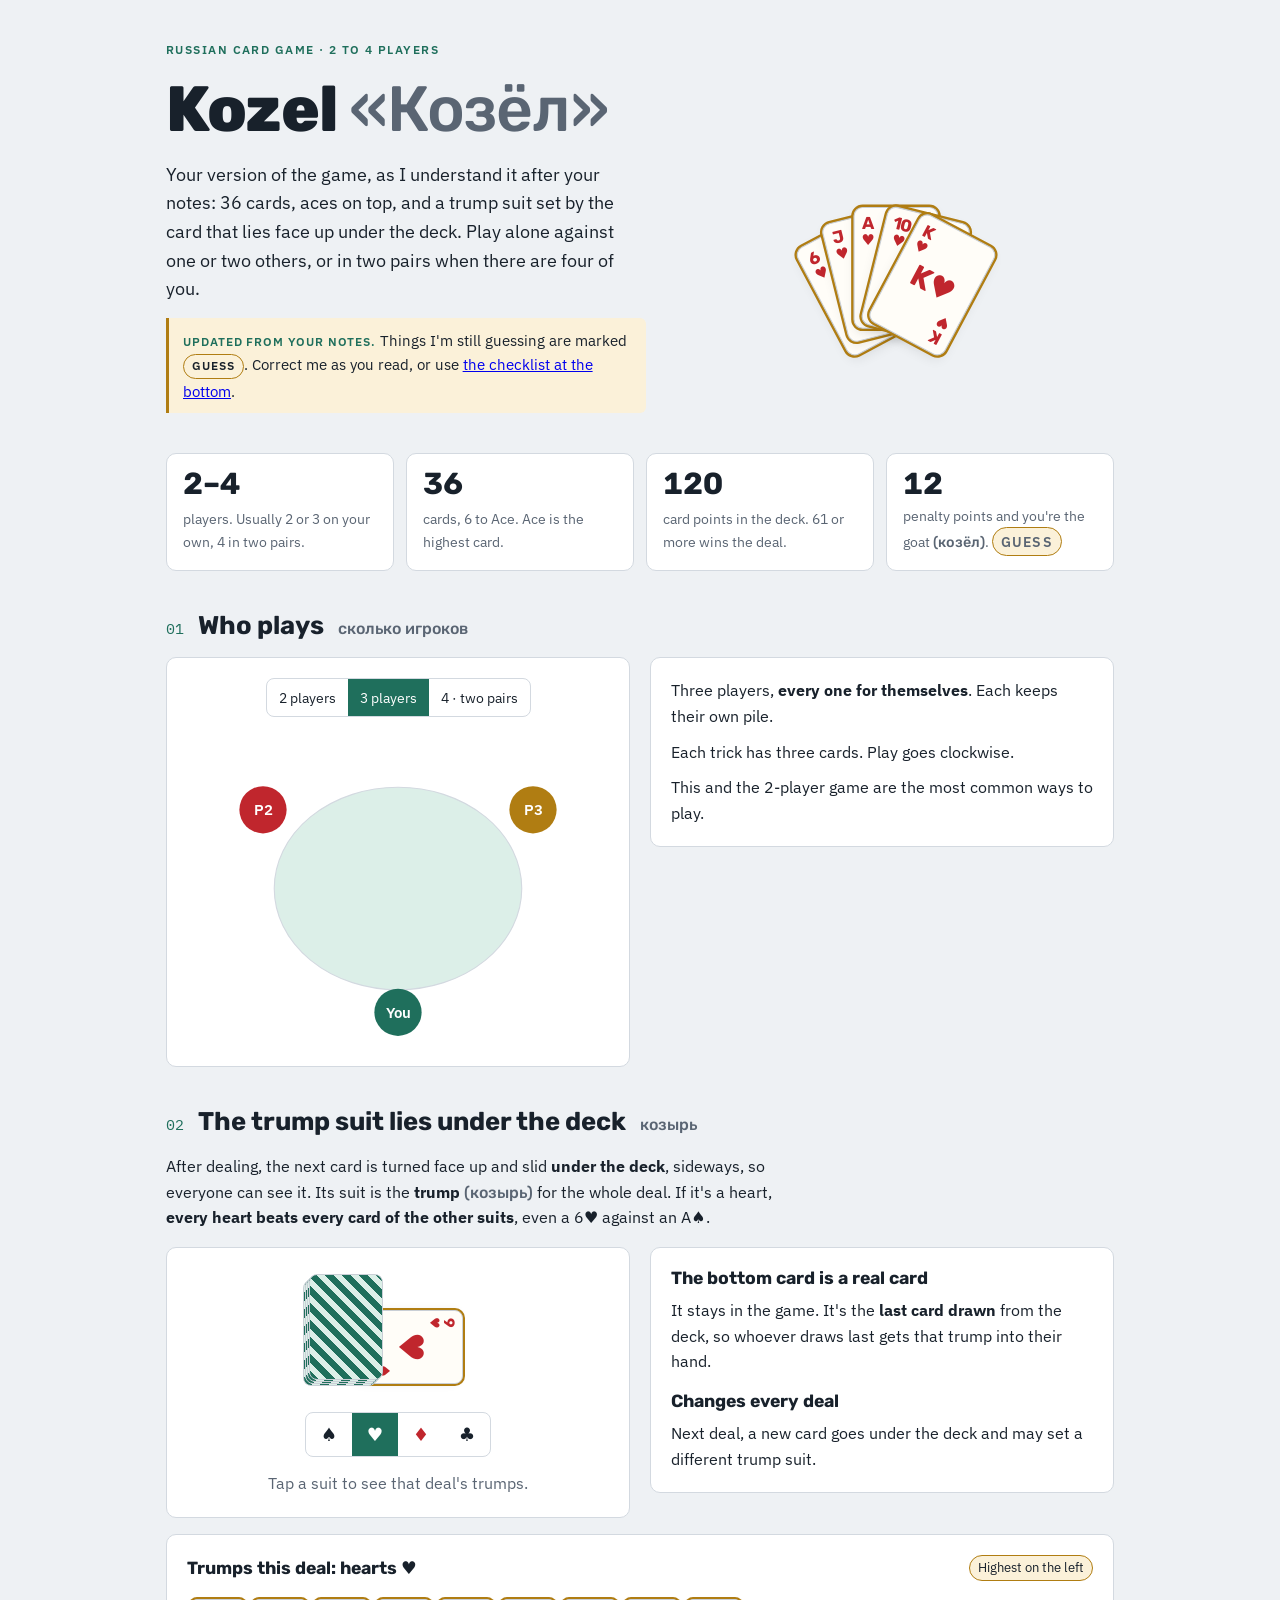
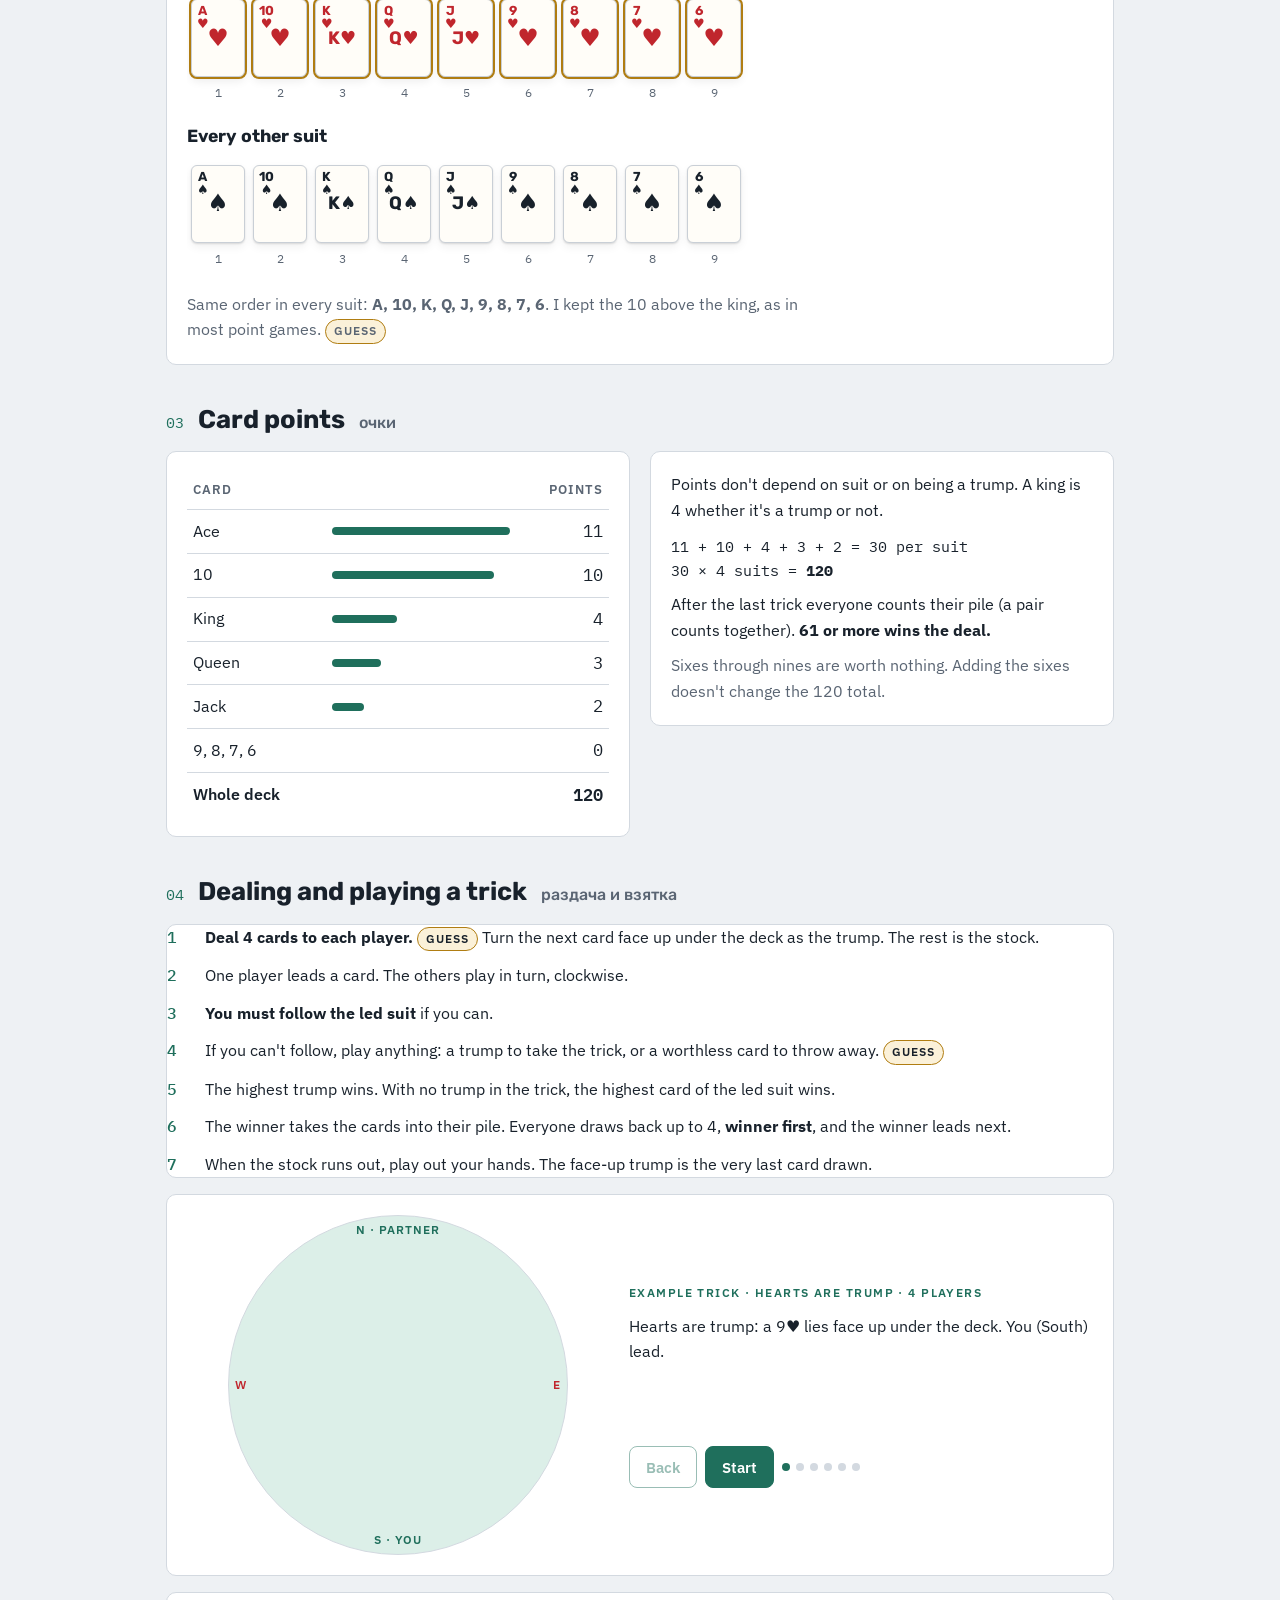
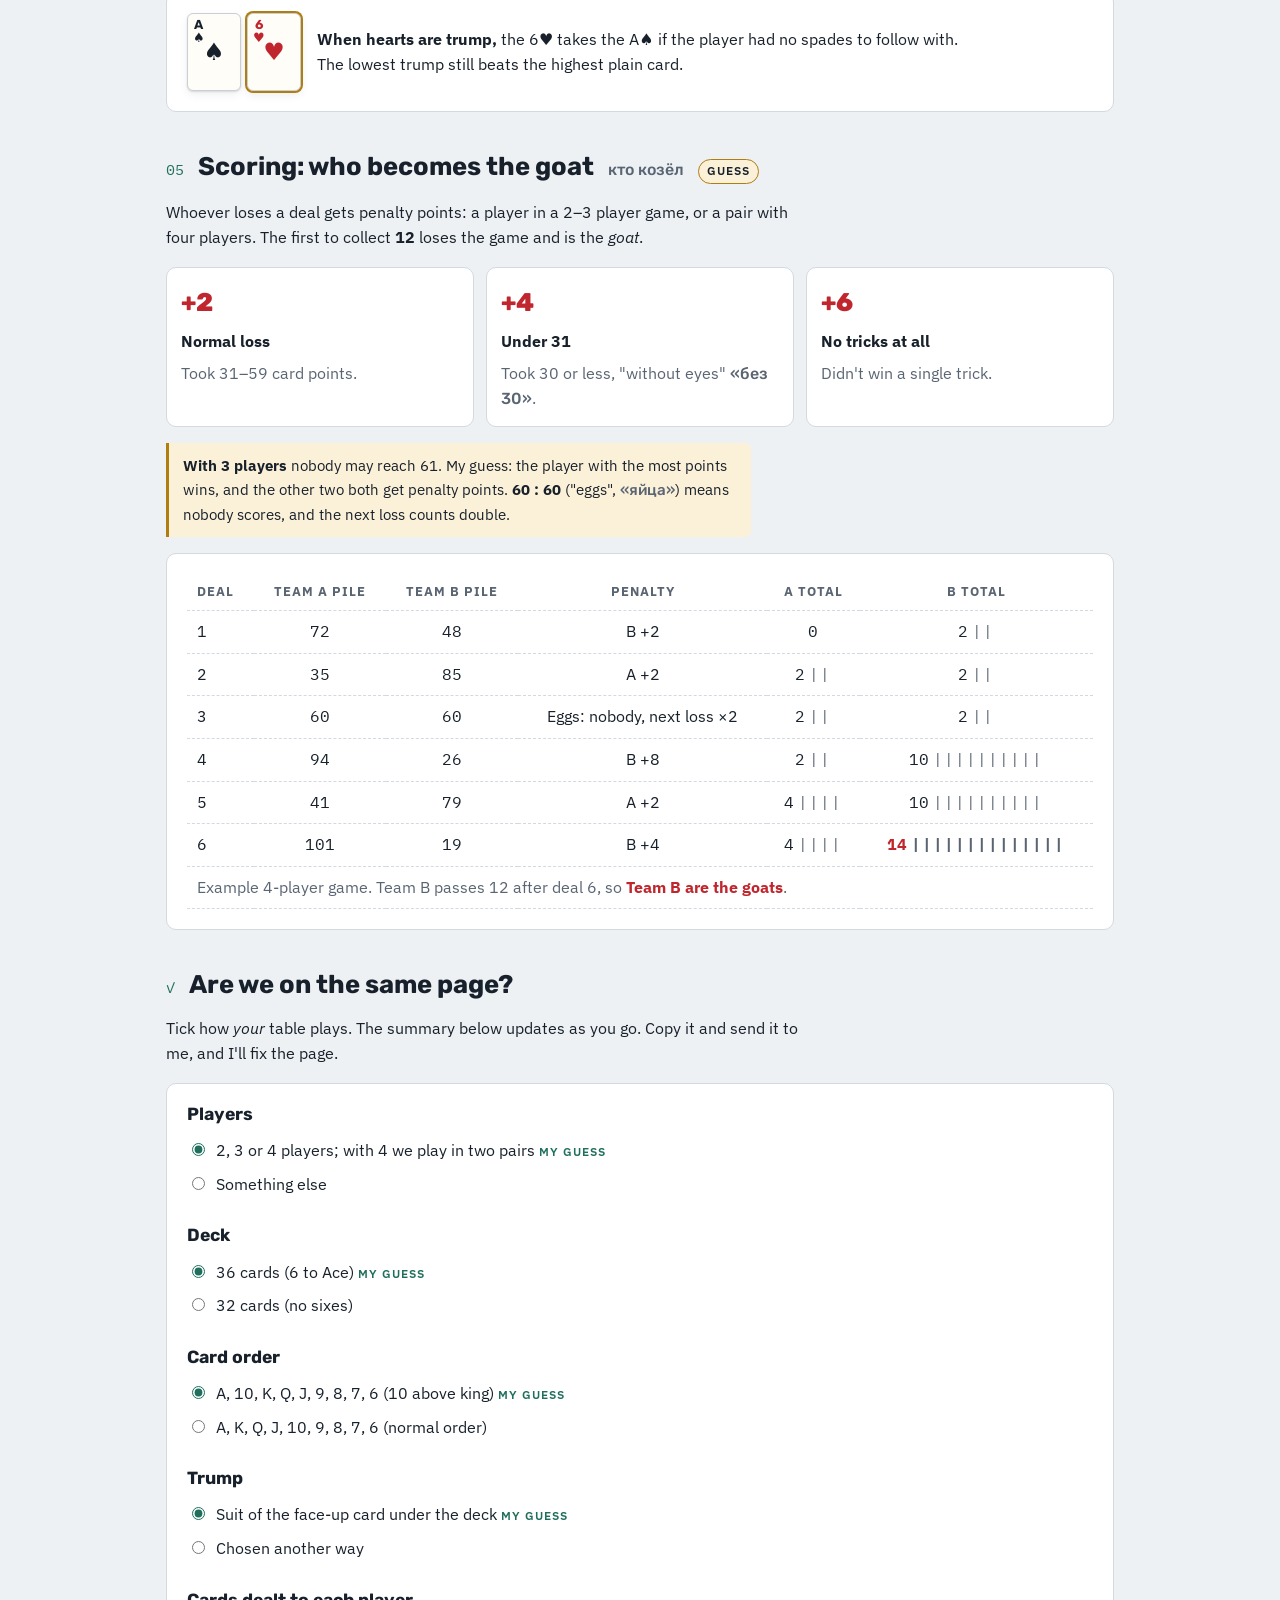
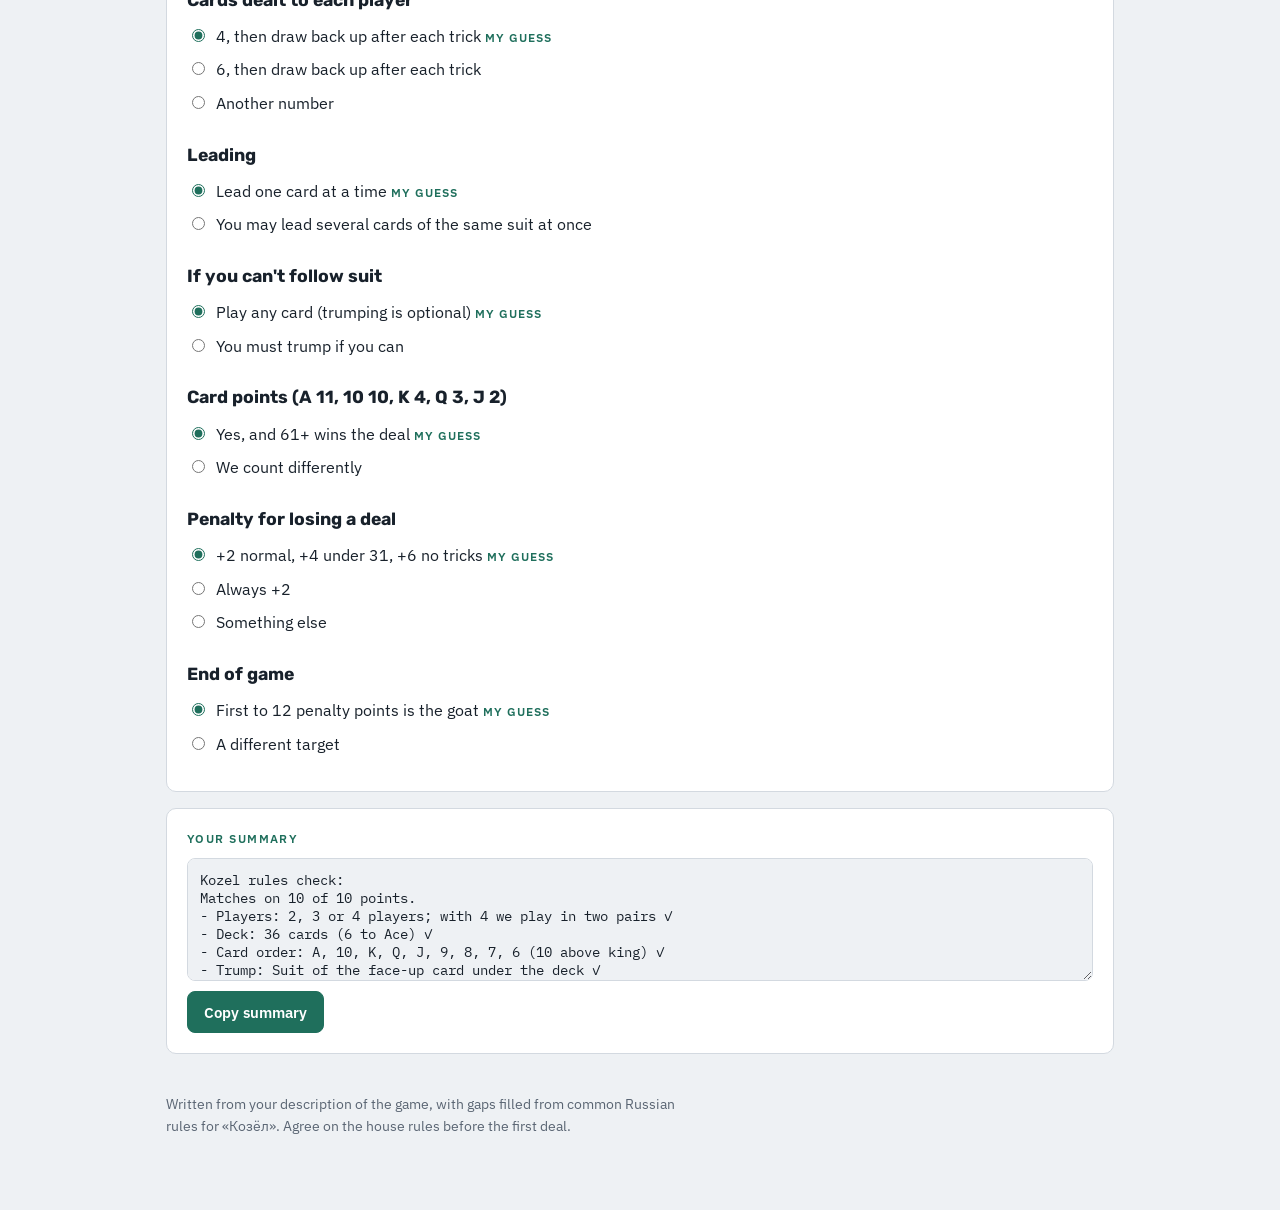
==== commit 880a12fa: "Kozel page: 36 cards, 2-4 players, trump suit from the bottom card Co-Authored-By: Claude Opus 5.5 <" ====
--- a/kozel/index.html
+++ b/kozel/index.html
@@ -206,6 +206,18 @@
 @media (prefers-reduced-motion: reduce) {
   * { transition: none !important; }
 }
+/* v2 additions */
+.stock { position: relative; width: 190px; height: 130px; margin: 0 auto; }
+.stock .back {
+  position: absolute; width: 74px; height: 106px; border-radius: 8px; border: 1px solid var(--card-edge);
+  background: repeating-linear-gradient(45deg, var(--accent) 0 6px, var(--accent-soft) 6px 12px);
+}
+.stock .under { position: absolute; left: 70px; top: 26px; transform: rotate(90deg); transform-origin: 37px 53px; }
+.suit-btns button { font-size: 1.15rem; min-width: 46px; }
+.suit-btns button.r { color: var(--red); }
+.suit-btns button.r[aria-pressed="true"] { color: var(--surface); }
+.flag { display: inline-block; font-size: 0.72rem; font-weight: 600; text-transform: uppercase; letter-spacing: .08em; padding: 2px 8px; border-radius: 999px; background: var(--gold-soft); border: 1px solid var(--gold); }
+.changed { font-size: 0.72rem; font-weight: 600; text-transform: uppercase; letter-spacing: .08em; color: var(--accent); }
 </style>
 </head><body>
 
@@ -213,81 +225,68 @@
 
   <header class="hero">
     <div class="hero-text">
-      <span class="eyebrow">Russian card game · 4 players · 2 teams</span>
+      <span class="eyebrow">Russian card game · 2 to 4 players</span>
       <h1>Kozel <span class="ru">«Козёл»</span></h1>
-      <p class="lede">This is how I understand the game: who plays, which cards are trumps, how tricks are won and how you end up the <em>goat</em>. Rules change from city to city and from family to family. Where versions differ, I show both and mark the one I'd pick.</p>
-      <p class="note">Go to <a href="#confirm">the checklist at the bottom</a>, tick what your table actually plays, and send me the summary. Then we're on the same page.</p>
-    </div>
-    <div class="fan" id="fan" aria-label="The four queens and the seven of clubs fanned out"></div>
+      <p class="lede">Your version of the game, as I understand it after your notes: 36 cards, aces on top, and a trump suit set by the card that lies face up under the deck. Play alone against one or two others, or in two pairs when there are four of you.</p>
+      <p class="note"><span class="changed">Updated from your notes.</span> Things I'm still guessing are marked <span class="flag">guess</span>. Correct me as you read, or use <a href="#confirm">the checklist at the bottom</a>.</p>
+    </div>
+    <div class="fan" id="fan" aria-label="Hearts fanned out as trumps"></div>
   </header>
 
   <div class="facts">
-    <div class="fact"><b>4</b><span>players, in 2 pairs. Partners sit opposite.</span></div>
-    <div class="fact"><b>32</b><span>cards, 7 to Ace. Sixes are taken out.</span></div>
-    <div class="fact"><b>120</b><span>card points in the deck. You need 61 to win a deal.</span></div>
-    <div class="fact"><b>12</b><span>penalty points and your pair are the goats <span class="ru">(козлы)</span>.</span></div>
+    <div class="fact"><b>2–4</b><span>players. Usually 2 or 3 on your own, 4 in two pairs.</span></div>
+    <div class="fact"><b>36</b><span>cards, 6 to Ace. Ace is the highest card.</span></div>
+    <div class="fact"><b>120</b><span>card points in the deck. 61 or more wins the deal.</span></div>
+    <div class="fact"><b>12</b><span>penalty points and you're the goat <span class="ru">(козёл)</span>. <span class="flag">guess</span></span></div>
   </div>
 
   <!-- 1 -->
   <section class="lesson">
-    <div class="lesson-head"><span class="num">01</span><h2>The table</h2><span class="ru">стол и пары</span></div>
+    <div class="lesson-head"><span class="num">01</span><h2>Who plays</h2><span class="ru">сколько игроков</span></div>
     <div class="two">
-      <div class="panel">
-        <svg class="table-svg" viewBox="0 0 320 280" role="img" aria-label="Four players around a table. North and South are one team, West and East the other.">
-          <ellipse cx="160" cy="140" rx="110" ry="90" fill="var(--accent-soft)" stroke="var(--line)"/>
-          <line x1="160" y1="70" x2="160" y2="210" stroke="var(--accent)" stroke-width="2" stroke-dasharray="5 5"/>
-          <line x1="70" y1="140" x2="250" y2="140" stroke="var(--red)" stroke-width="2" stroke-dasharray="5 5"/>
-          <g font-family="IBM Plex Sans, sans-serif" font-size="13" font-weight="600" text-anchor="middle">
-            <circle cx="160" cy="30" r="20" fill="var(--accent)"/><text x="160" y="35" fill="var(--surface)">N</text>
-            <circle cx="160" cy="250" r="20" fill="var(--accent)"/><text x="160" y="255" fill="var(--surface)">S</text>
-            <circle cx="28" cy="140" r="20" fill="var(--red)"/><text x="28" y="145" fill="var(--surface)">W</text>
-            <circle cx="292" cy="140" r="20" fill="var(--red)"/><text x="292" y="145" fill="var(--surface)">E</text>
-            <text x="200" y="100" fill="var(--accent)">Team A</text>
-            <text x="210" y="168" fill="var(--red)">Team B</text>
-          </g>
-          <path d="M 255 70 A 120 100 0 0 1 270 110" fill="none" stroke="var(--muted)" stroke-width="1.5" marker-end="url(#arr)"/>
-          <defs><marker id="arr" viewBox="0 0 10 10" refX="8" refY="5" markerWidth="7" markerHeight="7" orient="auto"><path d="M0 0 L10 5 L0 10z" fill="var(--muted)"/></marker></defs>
-          <text x="262" y="62" font-size="11" fill="var(--muted)" font-family="IBM Plex Sans, sans-serif" text-anchor="middle">clockwise</text>
-        </svg>
-      </div>
-      <div class="panel" style="display:grid;gap:10px">
-        <p>Four people play as two pairs. You sit across from your partner, so play alternates between the teams.</p>
-        <p>Each pair keeps <strong>one shared pile</strong> of the tricks it wins. Only the card points in that pile count, not how many tricks you took.</p>
-        <p>Play moves clockwise. The deal passes to the next player each round.</p>
-        <p class="muted">2- and 3-player versions exist, but this page covers the classic game for four.</p>
-      </div>
+      <div class="panel" style="display:grid;gap:14px;justify-items:center">
+        <div class="toggle" role="group" aria-label="Number of players">
+          <button type="button" data-players="2" aria-pressed="false">2 players</button>
+          <button type="button" data-players="3" aria-pressed="true">3 players</button>
+          <button type="button" data-players="4" aria-pressed="false">4 · two pairs</button>
+        </div>
+        <svg class="table-svg" id="seats" viewBox="0 0 320 280" role="img" aria-label="Seating around the table"></svg>
+      </div>
+      <div class="panel" style="display:grid;gap:10px" id="seat-text"></div>
     </div>
   </section>
 
   <!-- 2 -->
   <section class="lesson">
-    <div class="lesson-head"><span class="num">02</span><h2>Trumps: 14 cards that beat everything</h2><span class="ru">козыри</span></div>
-    <p>This is the part that surprises people who know Durak. In Kozel the trumps are fixed and never change: <strong>all four queens, all four jacks, and every club</strong>. A queen of hearts is not a heart. It's a trump.</p>
+    <div class="lesson-head"><span class="num">02</span><h2>The trump suit lies under the deck</h2><span class="ru">козырь</span></div>
+    <p>After dealing, the next card is turned face up and slid <strong>under the deck</strong>, sideways, so everyone can see it. Its suit is the <strong>trump</strong> <span class="ru">(козырь)</span> for the whole deal. If it's a heart, <strong>every heart beats every card of the other suits</strong>, even a 6♥ against an A♠.</p>
+    <div class="two">
+      <div class="panel" style="display:grid;gap:14px;justify-items:center">
+        <div class="stock" id="stock" aria-label="The deck with the trump card lying face up underneath"></div>
+        <div class="toggle suit-btns" role="group" aria-label="Pick a trump suit to preview">
+          <button type="button" data-suit="♠">♠</button>
+          <button type="button" data-suit="♥" class="r">♥</button>
+          <button type="button" data-suit="♦" class="r">♦</button>
+          <button type="button" data-suit="♣">♣</button>
+        </div>
+        <p class="muted" style="text-align:center">Tap a suit to see that deal's trumps.</p>
+      </div>
+      <div class="panel" style="display:grid;gap:10px">
+        <h3>The bottom card is a real card</h3>
+        <p>It stays in the game. It's the <strong>last card drawn</strong> from the deck, so whoever draws last gets that trump into their hand.</p>
+        <h3 style="margin-top:6px">Changes every deal</h3>
+        <p>Next deal, a new card goes under the deck and may set a different trump suit.</p>
+      </div>
+    </div>
     <div class="panel" style="display:grid;gap:12px">
       <div class="controls" style="justify-content:space-between">
-        <div class="controls">
-          <span class="group-tag">Highest on the left</span>
-        </div>
-        <div class="toggle" role="group" aria-label="Where the seven of clubs ranks">
-          <button type="button" id="lad-a" aria-pressed="true">7♣ is lowest (my pick)</button>
-          <button type="button" id="lad-b" aria-pressed="false">7♣ is the top card</button>
-        </div>
+        <h3 id="trump-title">Trumps this deal</h3>
+        <span class="group-tag">Highest on the left</span>
       </div>
       <div class="ladder" id="ladder"></div>
-      <div class="ladder-legend"><span>← strongest</span><span>weakest →</span></div>
-      <p class="muted" id="ladder-note"></p>
-    </div>
-    <div class="two">
-      <div class="panel" style="display:grid;gap:10px">
-        <h3>Plain suits <span class="ru">простые масти</span></h3>
-        <p>Spades, hearts and diamonds without their jacks and queens. Six cards each. Note that the <strong>10 outranks the king</strong>.</p>
-        <div class="ladder" id="plain"></div>
-      </div>
-      <div class="panel" style="display:grid;gap:10px">
-        <h3>Inside the trumps</h3>
-        <p>Queens beat jacks. Within each, the suit order is <strong>♣ › ♠ › ♥ › ♦</strong>. After the jacks come the remaining clubs: A, 10, K, 9, 8, 7.</p>
-        <p class="muted">Any trump beats any plain card, even a 7♣ against an ace of hearts (in the version where 7♣ isn't top, it's still a trump).</p>
-      </div>
+      <h3>Every other suit</h3>
+      <div class="ladder" id="plain"></div>
+      <p class="muted">Same order in every suit: <strong>A, 10, K, Q, J, 9, 8, 7, 6</strong>. I kept the 10 above the king, as in most point games. <span class="flag">guess</span></p>
     </div>
   </section>
 
@@ -302,10 +301,10 @@
         </table>
       </div>
       <div class="panel" style="display:grid;gap:10px">
-        <p>Points don't depend on suit or on being a trump. A queen is 3 whether it's ♣ or ♦.</p>
+        <p>Points don't depend on suit or on being a trump. A king is 4 whether it's a trump or not.</p>
         <p class="mono" style="font-size:.95rem">11 + 10 + 4 + 3 + 2 = 30 per suit<br>30 × 4 suits = <strong>120</strong></p>
-        <p>After the last trick each pair counts its pile. <strong>61 or more wins the deal.</strong> 60 : 60 is a tie.</p>
-        <p class="muted">Sevens, eights and nines are worth nothing, but they're useful for following suit cheaply.</p>
+        <p>After the last trick everyone counts their pile (a pair counts together). <strong>61 or more wins the deal.</strong></p>
+        <p class="muted">Sixes through nines are worth nothing. Adding the sixes doesn't change the 120 total.</p>
       </div>
     </div>
   </section>
@@ -314,12 +313,13 @@
   <section class="lesson">
     <div class="lesson-head"><span class="num">04</span><h2>Dealing and playing a trick</h2><span class="ru">раздача и взятка</span></div>
     <ol class="rules panel">
-      <li><span><strong>Deal 8 cards to each player</strong>, the whole deck. <span class="muted">(Some tables deal 4 each and refill from a stock after every trick. See the checklist.)</span></span></li>
-      <li><span>The player left of the dealer leads any card.</span></li>
-      <li><span><strong>You must follow the led suit.</strong> If a trump was led, you must play a trump. If a plain suit was led, play that plain suit.</span></li>
-      <li><span>If you can't follow, play anything: a trump to take it, or a worthless card to throw away. You are not forced to trump.</span></li>
-      <li><span>The highest trump wins the trick. With no trump in it, the highest card of the led suit wins.</span></li>
-      <li><span>The winner's pair takes the 4 cards into its pile, and the winner leads next.</span></li>
+      <li><span><strong>Deal 4 cards to each player.</strong> <span class="flag">guess</span> Turn the next card face up under the deck as the trump. The rest is the stock.</span></li>
+      <li><span>One player leads a card. The others play in turn, clockwise.</span></li>
+      <li><span><strong>You must follow the led suit</strong> if you can.</span></li>
+      <li><span>If you can't follow, play anything: a trump to take the trick, or a worthless card to throw away. <span class="flag">guess</span></span></li>
+      <li><span>The highest trump wins. With no trump in the trick, the highest card of the led suit wins.</span></li>
+      <li><span>The winner takes the cards into their pile. Everyone draws back up to 4, <strong>winner first</strong>, and the winner leads next.</span></li>
+      <li><span>When the stock runs out, play out your hands. The face-up trump is the very last card drawn.</span></li>
     </ol>
 
     <div class="panel trick">
@@ -334,7 +334,7 @@
         <div class="slot e off" data-seat="e"></div>
       </div>
       <div class="steps">
-        <span class="eyebrow">Example trick</span>
+        <span class="eyebrow">Example trick · hearts are trump · 4 players</span>
         <p class="step-text" id="step-text"></p>
         <div class="controls">
           <button type="button" class="btn ghost" id="prev">Back</button>
@@ -346,24 +346,23 @@
 
     <div class="panel gotcha">
       <div class="hand">
-        <div class="card sm red" data-c="K♦"></div>
-        <div class="card sm red" data-c="Q♦"></div>
-        <div class="card sm" data-c="8♠"></div>
-      </div>
-      <p style="flex:1;min-width:220px"><strong>Common mistake:</strong> diamonds are led and you hold K♦ and Q♦. You must play the <strong>K♦</strong>. The Q♦ is a trump, not a diamond, so it doesn't count for following. If you held only Q♦ and 8♠, you'd be "out of diamonds" and could play either.</p>
+        <div class="card sm" data-c="A♠"></div>
+        <div class="card sm red trump" data-c="6♥"></div>
+      </div>
+      <p style="flex:1;min-width:220px"><strong>When hearts are trump,</strong> the 6♥ takes the A♠ if the player had no spades to follow with. The lowest trump still beats the highest plain card.</p>
     </div>
   </section>
 
   <!-- 5 -->
   <section class="lesson">
-    <div class="lesson-head"><span class="num">05</span><h2>Scoring: who becomes the goat</h2><span class="ru">кто козёл</span></div>
-    <p>The <strong>losing pair</strong> of each deal gets penalty points. The first pair to collect <strong>12</strong> loses the game and is called <em>козлы</em>, the goats.</p>
+    <div class="lesson-head"><span class="num">05</span><h2>Scoring: who becomes the goat</h2><span class="ru">кто козёл</span> <span class="flag">guess</span></div>
+    <p>Whoever loses a deal gets penalty points: a player in a 2–3 player game, or a pair with four players. The first to collect <strong>12</strong> loses the game and is the <em>goat</em>.</p>
     <div class="tiers">
-      <div class="tier"><span class="pts">+2</span><strong>Normal loss</strong><span class="muted">Losers took 31–59 card points.</span></div>
-      <div class="tier"><span class="pts">+4</span><strong>Under 31</strong><span class="muted">Losers took 30 or less. Often called losing "without eyes" or <span class="ru">«без 30»</span>.</span></div>
-      <div class="tier"><span class="pts">+6</span><strong>No tricks at all</strong><span class="muted">Losers didn't win a single trick.</span></div>
-    </div>
-    <p class="note"><strong>60 : 60 is "eggs"</strong> <span class="ru">(«яйца»)</span>. Nobody gets penalty points, and in many groups the loser of the <em>next</em> deal gets double. The simplest version gives a flat +2 for every loss and ignores the tiers. Pick yours in the checklist.</p>
+      <div class="tier"><span class="pts">+2</span><strong>Normal loss</strong><span class="muted">Took 31–59 card points.</span></div>
+      <div class="tier"><span class="pts">+4</span><strong>Under 31</strong><span class="muted">Took 30 or less, "without eyes" <span class="ru">«без 30»</span>.</span></div>
+      <div class="tier"><span class="pts">+6</span><strong>No tricks at all</strong><span class="muted">Didn't win a single trick.</span></div>
+    </div>
+    <p class="note"><strong>With 3 players</strong> nobody may reach 61. My guess: the player with the most points wins, and the other two both get penalty points. <strong>60 : 60</strong> ("eggs", <span class="ru">«яйца»</span>) means nobody scores, and the next loss counts double.</p>
     <div class="panel scroll">
       <table class="pad">
         <thead><tr><th>Deal</th><th>Team A pile</th><th>Team B pile</th><th>Penalty</th><th>A total</th><th>B total</th></tr></thead>
@@ -372,28 +371,10 @@
     </div>
   </section>
 
-  <!-- 6 -->
-  <section class="lesson">
-    <div class="lesson-head"><span class="num">06</span><h2>House rules I've seen</h2><span class="ru">местные правила</span></div>
-    <div class="two">
-      <div class="panel" style="display:grid;gap:8px">
-        <h3>Queen of clubs meets 7♣</h3>
-        <div class="hand" style="display:flex;gap:6px"><div class="card sm" data-c="Q♣"></div><div class="card sm" data-c="7♣"></div></div>
-        <p>In the version where 7♣ is the top card: if Q♣ and 7♣ land in the same trick from different teams, the deal stops right there and the pair that played Q♣ gives the other pair 4 penalty points.</p>
-      </div>
-      <div class="panel" style="display:grid;gap:8px">
-        <h3>No trump lead to start</h3>
-        <p>The pair that opened the previous deal may not open the new one with a trump.</p>
-        <h3 style="margin-top:8px">Refill from the stock</h3>
-        <p>Deal 4 cards each, put 16 face down. After each trick every player draws one card, winner first, until the stock runs out.</p>
-      </div>
-    </div>
-  </section>
-
   <!-- confirm -->
   <section class="lesson" id="confirm">
     <div class="lesson-head"><span class="num">✓</span><h2>Are we on the same page?</h2></div>
-    <p>Tick how <em>your</em> table plays. The summary below updates as you go. Copy it and send it back to me, and I'll adjust the rules.</p>
+    <p>Tick how <em>your</em> table plays. The summary below updates as you go. Copy it and send it to me, and I'll fix the page.</p>
     <div class="panel qs" id="qs"></div>
     <div class="panel" style="display:grid;gap:10px">
       <label for="summary" class="eyebrow">Your summary</label>
@@ -403,7 +384,7 @@
   </section>
 
   <footer>
-    <p>Rules compiled from common Russian descriptions of «Козёл», including <a href="https://lifehacker.ru/kak-igrat-v-kozla/" target="_blank" rel="noopener">Lifehacker.ru</a>. Regional variations are normal, so agree on them before the first deal.</p>
+    <p>Written from your description of the game, with gaps filled from common Russian rules for «Козёл». Agree on the house rules before the first deal.</p>
   </footer>
 </main>
 
@@ -411,59 +392,79 @@
 (function () {
   const RED = s => s === "♥" || s === "♦";
   const FACE = r => r === "J" || r === "Q" || r === "K";
-  function isTrump(c) { const s = c.slice(-1), r = c.slice(0, -1); return s === "♣" || r === "J" || r === "Q"; }
-  function cardHTML(c, sm) {
+  const ORDER = ["A","10","K","Q","J","9","8","7","6"];
+  const SUITS = ["♠","♥","♦","♣"];
+  let trump = "♥";
+  function cardHTML(c, sm, isTrump) {
     const s = c.slice(-1), r = c.slice(0, -1);
-    const cls = ["card", sm ? "sm" : "", RED(s) ? "red" : "", FACE(r) ? "face" : "", isTrump(c) ? "trump" : ""].join(" ");
+    const t = isTrump === undefined ? s === trump : isTrump;
+    const cls = ["card", sm ? "sm" : "", RED(s) ? "red" : "", FACE(r) ? "face" : "", t ? "trump" : ""].join(" ");
     const mid = FACE(r) ? r + s : s;
-    return `<div class="${cls}" aria-label="${c}"><span class="c-tl">${r}<small>${s}</small></span><span class="c-mid">${mid}</span><span class="c-br">${r}<small>${s}</small></span></div>`;
+    return `<div class="${cls}" aria-label="${c}${t ? " (trump)" : ""}"><span class="c-tl">${r}<small>${s}</small></span><span class="c-mid">${mid}</span><span class="c-br">${r}<small>${s}</small></span></div>`;
   }
-  function fill(el, c, sm) { el.outerHTML = cardHTML(c, sm); }
-  document.querySelectorAll("[data-c]").forEach(el => fill(el, el.dataset.c, el.classList.contains("sm")));
-
-  // hero fan
+  document.querySelectorAll("[data-c]").forEach(el => { el.outerHTML = cardHTML(el.dataset.c, true); });
+
+  // hero fan: trump hearts
   const fan = document.getElementById("fan");
-  const fanCards = ["Q♦", "Q♥", "7♣", "Q♠", "Q♣"];
-  fan.innerHTML = fanCards.map(c => cardHTML(c)).join("");
+  fan.innerHTML = ["6♥", "J♥", "A♥", "10♥", "K♥"].map(c => cardHTML(c, false, true)).join("");
   [...fan.children].forEach((el, i) => {
-    const a = (i - 2) * 14;
-    el.style.transform = `translateX(-50%) rotate(${a}deg) translateY(${Math.abs(i - 2) * 4}px) scale(1.15)`;
+    el.style.transform = `translateX(-50%) rotate(${(i - 2) * 14}deg) translateY(${Math.abs(i - 2) * 4}px) scale(1.15)`;
   });
 
-  // ladder
-  const base = ["Q♣","Q♠","Q♥","Q♦","J♣","J♠","J♥","J♦","A♣","10♣","K♣","9♣","8♣","7♣"];
-  const altB = ["7♣","Q♣","Q♠","Q♥","Q♦","J♣","J♠","J♥","J♦","A♣","10♣","K♣","9♣","8♣"];
-  const ladder = document.getElementById("ladder");
-  const note = document.getElementById("ladder-note");
-  function drawLadder(which) {
-    const list = which === "b" ? altB : base;
-    ladder.innerHTML = list.map((c, i) => `<div class="rung">${cardHTML(c, true)}<span class="rank">${i + 1}</span></div>`).join("");
-    note.textContent = which === "b"
-      ? "Some groups make the humble 7♣ the strongest card in the game. It's still worth 0 points, but it can capture Q♣. This version usually comes with the Q♣ vs 7♣ house rule below."
-      : "In my version the clubs follow the normal order, so 7♣ is the weakest trump. It still beats any plain card.";
-    document.getElementById("lad-a").setAttribute("aria-pressed", which !== "b");
-    document.getElementById("lad-b").setAttribute("aria-pressed", which === "b");
+  // seating
+  const seatInfo = {
+    2: { text: ["Two players sit face to face. Each plays <strong>for themselves</strong> and keeps their own pile of tricks.", "Every trick is just two cards: one led, one answered."],
+         seats: [[160, 250, "You", "a"], [160, 30, "P2", "b"]] },
+    3: { text: ["Three players, <strong>every one for themselves</strong>. Each keeps their own pile.", "Each trick has three cards. Play goes clockwise.", "This and the 2-player game are the most common ways to play."],
+         seats: [[160, 250, "You", "a"], [40, 70, "P2", "b"], [280, 70, "P3", "c"]] },
+    4: { text: ["With four, you play <strong>two pairs</strong>. Partners sit opposite, so turns alternate between the teams.", "Each pair keeps <strong>one shared pile</strong>. Only the card points in it count, not the number of tricks."],
+         seats: [[160, 250, "S", "a"], [28, 140, "W", "b"], [160, 30, "N", "a"], [292, 140, "E", "b"]] }
+  };
+  const colors = { a: "var(--accent)", b: "var(--red)", c: "var(--gold)" };
+  function drawSeats(n) {
+    const info = seatInfo[n];
+    let svg = `<ellipse cx="160" cy="140" rx="110" ry="90" fill="var(--accent-soft)" stroke="var(--line)"/>`;
+    if (n === 4) svg += `<line x1="160" y1="70" x2="160" y2="210" stroke="var(--accent)" stroke-width="2" stroke-dasharray="5 5"/><line x1="70" y1="140" x2="250" y2="140" stroke="var(--red)" stroke-width="2" stroke-dasharray="5 5"/>
+      <text x="200" y="100" fill="var(--accent)" font-size="13" font-weight="600" font-family="IBM Plex Sans, sans-serif">Team A</text><text x="200" y="168" fill="var(--red)" font-size="13" font-weight="600" font-family="IBM Plex Sans, sans-serif">Team B</text>`;
+    svg += info.seats.map(([x, y, l, c]) => `<circle cx="${x}" cy="${y}" r="21" fill="${colors[c]}"/><text x="${x}" y="${y + 5}" fill="var(--surface)" font-size="13" font-weight="600" text-anchor="middle" font-family="IBM Plex Sans, sans-serif">${l}</text>`).join("");
+    document.getElementById("seats").innerHTML = svg;
+    document.getElementById("seat-text").innerHTML = info.text.map(t => `<p>${t}</p>`).join("");
+    document.querySelectorAll("[data-players]").forEach(b => b.setAttribute("aria-pressed", b.dataset.players == n));
   }
-  document.getElementById("lad-a").onclick = () => { drawLadder("a"); setAnswer("seven", "low"); };
-  document.getElementById("lad-b").onclick = () => { drawLadder("b"); setAnswer("seven", "top"); };
-
-  document.getElementById("plain").innerHTML = ["A♥","10♥","K♥","9♥","8♥","7♥"]
-    .map((c, i) => `<div class="rung">${cardHTML(c, true)}<span class="rank">${i + 1}</span></div>`).join("");
+  document.querySelectorAll("[data-players]").forEach(b => b.onclick = () => drawSeats(+b.dataset.players));
+  drawSeats(3);
+
+  // trump preview
+  const underCard = { "♠": "9♠", "♥": "9♥", "♦": "9♦", "♣": "9♣" };
+  function drawTrump(s) {
+    trump = s;
+    document.getElementById("stock").innerHTML =
+      `<div class="under">${cardHTML(underCard[s], false, true)}</div>` +
+      [0, 1, 2, 3].map(i => `<div class="back" style="left:${i * 2}px;top:${12 - i * 2}px"></div>`).join("");
+    document.getElementById("ladder").innerHTML = ORDER.map((r, i) => `<div class="rung">${cardHTML(r + s, true, true)}<span class="rank">${i + 1}</span></div>`).join("");
+    const other = SUITS.find(x => x !== s);
+    document.getElementById("plain").innerHTML = ORDER.map((r, i) => `<div class="rung">${cardHTML(r + other, true, false)}<span class="rank">${i + 1}</span></div>`).join("");
+    const names = { "♠": "spades", "♥": "hearts", "♦": "diamonds", "♣": "clubs" };
+    document.getElementById("trump-title").textContent = `Trumps this deal: ${names[s]} ${s}`;
+    document.querySelectorAll("[data-suit]").forEach(b => b.setAttribute("aria-pressed", b.dataset.suit === s));
+  }
+  document.querySelectorAll("[data-suit]").forEach(b => b.onclick = () => drawTrump(b.dataset.suit));
+  drawTrump("♥");
 
   // points
-  const pts = [["Ace", 11], ["10", 10], ["King", 4], ["Queen", 3], ["Jack", 2], ["9, 8, 7", 0]];
+  const pts = [["Ace", 11], ["10", 10], ["King", 4], ["Queen", 3], ["Jack", 2], ["9, 8, 7, 6", 0]];
   document.getElementById("points").innerHTML = pts.map(([n, v]) =>
     `<tr><td>${n}</td><td style="width:45%"><div class="bar" style="width:${v / 11 * 100}%"></div></td><td class="v">${v}</td></tr>`
   ).join("") + `<tr class="total"><td>Whole deck</td><td></td><td class="v">120</td></tr>`;
 
-  // trick demo
+  // trick demo (hearts trump, fixed)
   const steps = [
-    { seat: null, text: "You (South) lead. Watch how a queen and a jack of diamonds behave: they're trumps, not diamonds." },
-    { seat: "s", card: "K♥", text: "<strong>You lead K♥</strong> (4 points). Hearts is now the suit everyone must follow." },
-    { seat: "w", card: "10♥", text: "<strong>West follows with 10♥</strong> (10 points). In Kozel the 10 beats the king, so West is winning for now." },
-    { seat: "n", card: "J♦", text: "<strong>Your partner has no hearts</strong>, so they trump with J♦. A jack is a trump in every suit. Team A is winning." },
-    { seat: "e", card: "Q♦", text: "<strong>East is out of hearts too</strong> and plays Q♦. Queens outrank jacks, so East wins." },
-    { seat: "done", text: "<strong>Team B takes the trick:</strong> 4 + 10 + 2 + 3 = <span class='mono'>19</span> points go into their pile. East leads the next trick." }
+    { seat: null, text: "Hearts are trump: a 9♥ lies face up under the deck. You (South) lead." },
+    { seat: "s", card: "K♠", text: "<strong>You lead K♠</strong> (4 points). Everyone must now play a spade if they have one." },
+    { seat: "w", card: "10♠", text: "<strong>West follows with 10♠</strong> (10 points). The 10 beats the king, so West is winning." },
+    { seat: "n", card: "6♥", text: "<strong>Your partner has no spades</strong>, so they trump with 6♥. The smallest trump beats every spade. Your team is winning." },
+    { seat: "e", card: "J♥", text: "<strong>East has no spades either</strong> and plays J♥. A higher trump beats a lower one, so East wins." },
+    { seat: "done", text: "<strong>Team B takes the trick:</strong> 4 + 10 + 0 + 2 = <span class='mono'>16</span> points go into their pile. Everyone draws a card, East first, and East leads next." }
   ];
   let step = 0;
   const textEl = document.getElementById("step-text");
@@ -474,31 +475,26 @@
     document.querySelectorAll("#felt .slot").forEach(slot => {
       const idx = steps.findIndex(s => s.seat === slot.dataset.seat);
       if (idx > 0 && idx <= step) {
-        if (!slot.firstChild) slot.innerHTML = cardHTML(steps[idx].card);
+        const c = steps[idx].card;
+        slot.innerHTML = cardHTML(c, false, c.endsWith("♥"));
         slot.classList.remove("off");
-        const card = slot.firstChild;
-        card.classList.toggle("win", step === steps.length - 1 && slot.dataset.seat === "e");
-      } else {
-        slot.classList.add("off");
-        slot.innerHTML = "";
-      }
+        slot.firstChild.classList.toggle("win", step === steps.length - 1 && slot.dataset.seat === "e");
+      } else { slot.classList.add("off"); slot.innerHTML = ""; }
     });
     [...dots.children].forEach((d, i) => d.classList.toggle("on", i <= step));
     document.getElementById("prev").disabled = step === 0;
-    const nx = document.getElementById("next");
-    nx.textContent = step === steps.length - 1 ? "Play again" : (step === 0 ? "Start" : "Next card");
+    document.getElementById("next").textContent = step === steps.length - 1 ? "Play again" : (step === 0 ? "Start" : "Next card");
   }
   document.getElementById("next").onclick = () => { step = step === steps.length - 1 ? 0 : step + 1; renderStep(); };
   document.getElementById("prev").onclick = () => { if (step > 0) { step--; renderStep(); } };
   renderStep();
 
-  // score pad (tiered example)
+  // score pad
   const deals = [[72, 48], [35, 85], [60, 60], [94, 26], [41, 79], [101, 19]];
-  const pad = document.getElementById("pad");
   let A = 0, B = 0, eggs = false, rows = "";
   const tally = n => "|".repeat(n);
   deals.forEach(([a, b], i) => {
-    let pen = "";
+    let pen;
     if (a === 60) { pen = "Eggs: nobody, next loss ×2"; eggs = true; }
     else {
       const loser = a < b ? "A" : "B", lp = Math.min(a, b);
@@ -507,79 +503,52 @@
       if (loser === "A") A += p; else B += p;
       pen = `${loser} +${p}`;
     }
-    const goatA = A >= 12, goatB = B >= 12;
     rows += `<tr><td>${i + 1}</td><td class="mono">${a}</td><td class="mono">${b}</td><td>${pen}</td>
-      <td class="${goatA ? "goat" : ""}"><span class="mono">${A}</span> <span class="tally muted">${tally(A)}</span></td>
-      <td class="${goatB ? "goat" : ""}"><span class="mono">${B}</span> <span class="tally muted">${tally(B)}</span></td></tr>`;
+      <td class="${A >= 12 ? "goat" : ""}"><span class="mono">${A}</span> <span class="tally muted">${tally(A)}</span></td>
+      <td class="${B >= 12 ? "goat" : ""}"><span class="mono">${B}</span> <span class="tally muted">${tally(B)}</span></td></tr>`;
   });
-  rows += `<tr><td colspan="6" class="muted" style="text-align:left">Example game. Team B passes 12 after deal 6, so <span class="goat">Team B are the goats</span>.</td></tr>`;
-  pad.innerHTML = rows;
+  rows += `<tr><td colspan="6" class="muted" style="text-align:left">Example 4-player game. Team B passes 12 after deal 6, so <span class="goat">Team B are the goats</span>.</td></tr>`;
+  document.getElementById("pad").innerHTML = rows;
 
   // checklist
   const Q = [
-    { id: "players", q: "Players", opts: [["four", "4 players in 2 pairs, partners opposite", true], ["other", "We usually play with 2 or 3 people"]] },
-    { id: "deck", q: "Deck", opts: [["32", "32 cards (7 to Ace)", true], ["36", "36 cards (with sixes)"], ["24", "24 cards (9 to Ace)"]] },
-    { id: "trumps", q: "Which cards are trumps?", opts: [["qjc", "All queens + all jacks + all clubs (fixed every deal)", true], ["suit", "A trump suit is chosen each deal, like Durak"]] },
-    { id: "seven", q: "Seven of clubs", opts: [["low", "7♣ is the weakest trump", true], ["top", "7♣ is the highest card in the game"]] },
-    { id: "deal", q: "Dealing", opts: [["eight", "8 cards each, no stock", true], ["four", "4 cards each, refill from a stock after every trick"]] },
-    { id: "follow", q: "Following suit", opts: [["must", "Must follow suit; if you can't, play anything (no forced trumping)", true], ["trump", "If you can't follow, you must trump if you can"]] },
-    { id: "score", q: "Penalty points for the losing pair", opts: [["tier", "+2 normal, +4 under 31, +6 no tricks", true], ["flat", "Always +2"], ["other", "Something else (I'll explain)"]] },
-    { id: "eggs", q: "60 : 60", opts: [["double", "\"Eggs\": nobody scores, next deal's penalty is doubled", true], ["nothing", "Nobody scores, just play on"]] },
-    { id: "end", q: "End of game", opts: [["twelve", "First pair to 12 penalty points are the goats", true], ["other", "A different target"]] },
-    { id: "house", q: "House rules we use", multi: true, opts: [["qc7c", "Q♣ meets 7♣ ends the deal"], ["nolead", "No trump lead to open a deal"]] }
+    { id: "players", q: "Players", opts: [["flex", "2, 3 or 4 players; with 4 we play in two pairs", true], ["other", "Something else"]] },
+    { id: "deck", q: "Deck", opts: [["36", "36 cards (6 to Ace)", true], ["32", "32 cards (no sixes)"]] },
+    { id: "order", q: "Card order", opts: [["a10k", "A, 10, K, Q, J, 9, 8, 7, 6 (10 above king)", true], ["ak10", "A, K, Q, J, 10, 9, 8, 7, 6 (normal order)"]] },
+    { id: "trump", q: "Trump", opts: [["bottom", "Suit of the face-up card under the deck", true], ["other", "Chosen another way"]] },
+    { id: "deal", q: "Cards dealt to each player", opts: [["4", "4, then draw back up after each trick", true], ["6", "6, then draw back up after each trick"], ["other", "Another number"]] },
+    { id: "lead", q: "Leading", opts: [["one", "Lead one card at a time", true], ["many", "You may lead several cards of the same suit at once"]] },
+    { id: "follow", q: "If you can't follow suit", opts: [["any", "Play any card (trumping is optional)", true], ["trump", "You must trump if you can"]] },
+    { id: "points", q: "Card points (A 11, 10 10, K 4, Q 3, J 2)", opts: [["yes", "Yes, and 61+ wins the deal", true], ["no", "We count differently"]] },
+    { id: "score", q: "Penalty for losing a deal", opts: [["tier", "+2 normal, +4 under 31, +6 no tricks", true], ["flat", "Always +2"], ["other", "Something else"]] },
+    { id: "end", q: "End of game", opts: [["twelve", "First to 12 penalty points is the goat", true], ["other", "A different target"]] }
   ];
   let answers = {};
-  try { answers = JSON.parse(localStorage.getItem("kozel-answers") || "{}"); } catch (e) { answers = {}; }
-  Q.forEach(q => { if (!(q.id in answers)) answers[q.id] = q.multi ? [] : q.opts.find(o => o[2])[0]; });
+  try { answers = JSON.parse(localStorage.getItem("kozel-answers-v2") || "{}"); } catch (e) { answers = {}; }
+  Q.forEach(q => { if (!q.opts.some(o => o[0] === answers[q.id])) answers[q.id] = q.opts.find(o => o[2])[0]; });
 
   const qs = document.getElementById("qs");
   qs.innerHTML = Q.map(q => `<fieldset class="q" style="border:0;margin:0;padding-inline:0"><legend style="padding:0"><h3>${q.q}</h3></legend>${
     q.opts.map(([v, label, mine]) => {
       const id = `q-${q.id}-${v}`;
-      return `<label for="${id}"><input id="${id}" type="${q.multi ? "checkbox" : "radio"}" name="${q.id}" value="${v}"><span>${label}${mine ? '<span class="mine">my guess</span>' : ""}</span></label>`;
+      return `<label for="${id}"><input id="${id}" type="radio" name="${q.id}" value="${v}"><span>${label}${mine ? '<span class="mine">my guess</span>' : ""}</span></label>`;
     }).join("")}</fieldset>`).join("");
-
-  function syncInputs() {
-    Q.forEach(q => q.opts.forEach(([v]) => {
-      const el = document.getElementById(`q-${q.id}-${v}`);
-      el.checked = q.multi ? answers[q.id].includes(v) : answers[q.id] === v;
-    }));
+  function syncInputs() { Q.forEach(q => q.opts.forEach(([v]) => { document.getElementById(`q-${q.id}-${v}`).checked = answers[q.id] === v; })); }
+  function summary() {
+    let same = 0;
+    const lines = Q.map(q => { const o = q.opts.find(o => o[0] === answers[q.id]); if (o[2]) same++; return `- ${q.q}: ${o[1]}${o[2] ? " ✓" : " ✗ different"}`; });
+    document.getElementById("summary").value = ["Kozel rules check:", `Matches on ${same} of ${Q.length} points.`, ...lines].join("\n");
   }
-  function summary() {
-    const lines = ["Kozel rules check:"];
-    let same = 0, total = 0;
-    Q.forEach(q => {
-      if (q.multi) {
-        const picked = q.opts.filter(o => answers[q.id].includes(o[0])).map(o => o[1]);
-        lines.push(`- ${q.q}: ${picked.length ? picked.join("; ") : "none"}`);
-      } else {
-        const o = q.opts.find(o => o[0] === answers[q.id]);
-        total++; if (o[2]) same++;
-        lines.push(`- ${q.q}: ${o[1]}${o[2] ? " ✓ same" : " ✗ different"}`);
-      }
-    });
-    lines.splice(1, 0, `Matches your version on ${same} of ${total} points.`);
-    document.getElementById("summary").value = lines.join("\n");
-  }
-  function save() { try { localStorage.setItem("kozel-answers", JSON.stringify(answers)); } catch (e) {} }
-  function setAnswer(id, v) { answers[id] = v; syncInputs(); summary(); save(); }
   qs.addEventListener("change", e => {
-    const t = e.target, q = Q.find(q => q.id === t.name);
-    if (q.multi) {
-      const set = new Set(answers[q.id]); t.checked ? set.add(t.value) : set.delete(t.value); answers[q.id] = [...set];
-    } else answers[q.id] = t.value;
-    if (q.id === "seven") drawLadder(t.value === "top" ? "b" : "a");
-    summary(); save();
+    answers[e.target.name] = e.target.value; summary();
+    try { localStorage.setItem("kozel-answers-v2", JSON.stringify(answers)); } catch (err) {}
   });
   syncInputs(); summary();
-  drawLadder(answers.seven === "top" ? "b" : "a");
 
   document.getElementById("copy").onclick = () => {
     const ta = document.getElementById("summary");
     const ok = () => { const c = document.getElementById("copied"); c.hidden = false; setTimeout(() => c.hidden = true, 1600); };
-    try {
-      navigator.clipboard.writeText(ta.value).then(ok, () => { ta.focus(); ta.select(); });
-    } catch (e) { ta.focus(); ta.select(); }
+    try { navigator.clipboard.writeText(ta.value).then(ok, () => { ta.focus(); ta.select(); }); } catch (e) { ta.focus(); ta.select(); }
   };
 })();
 </script>
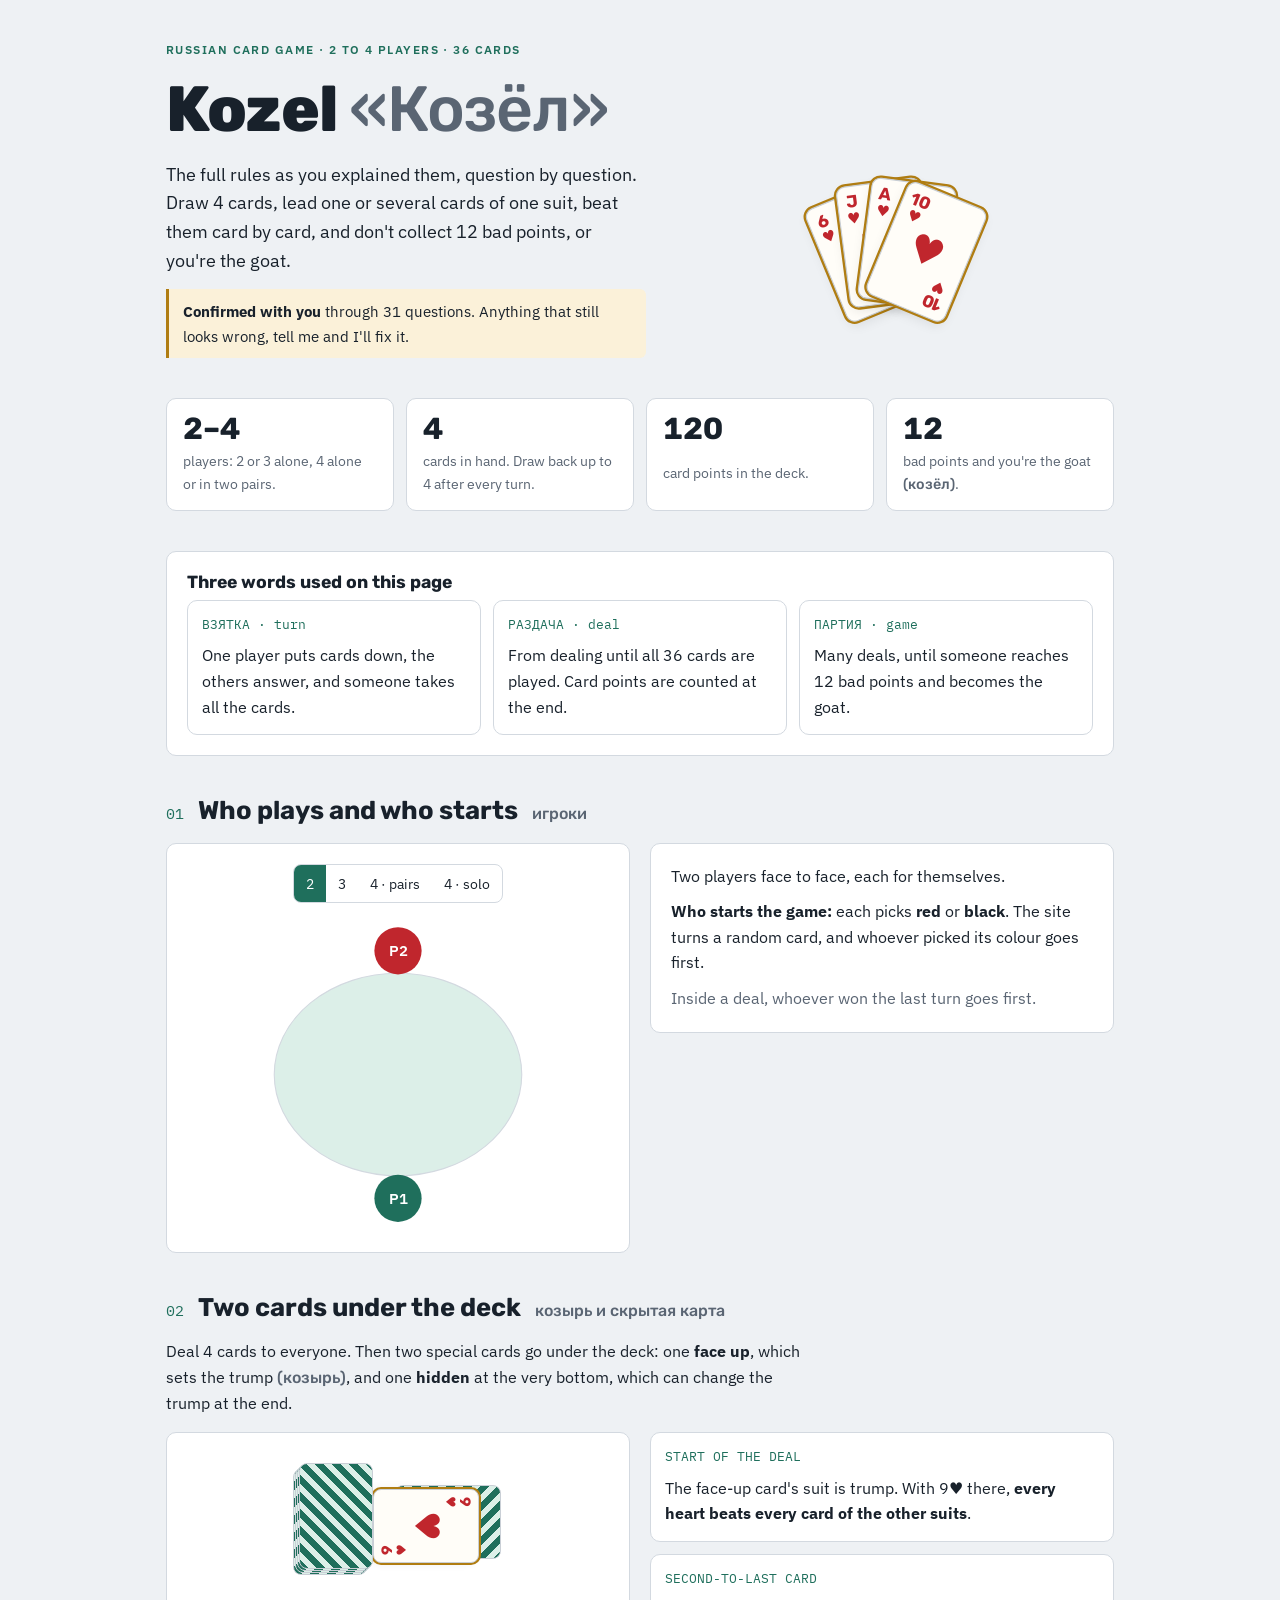
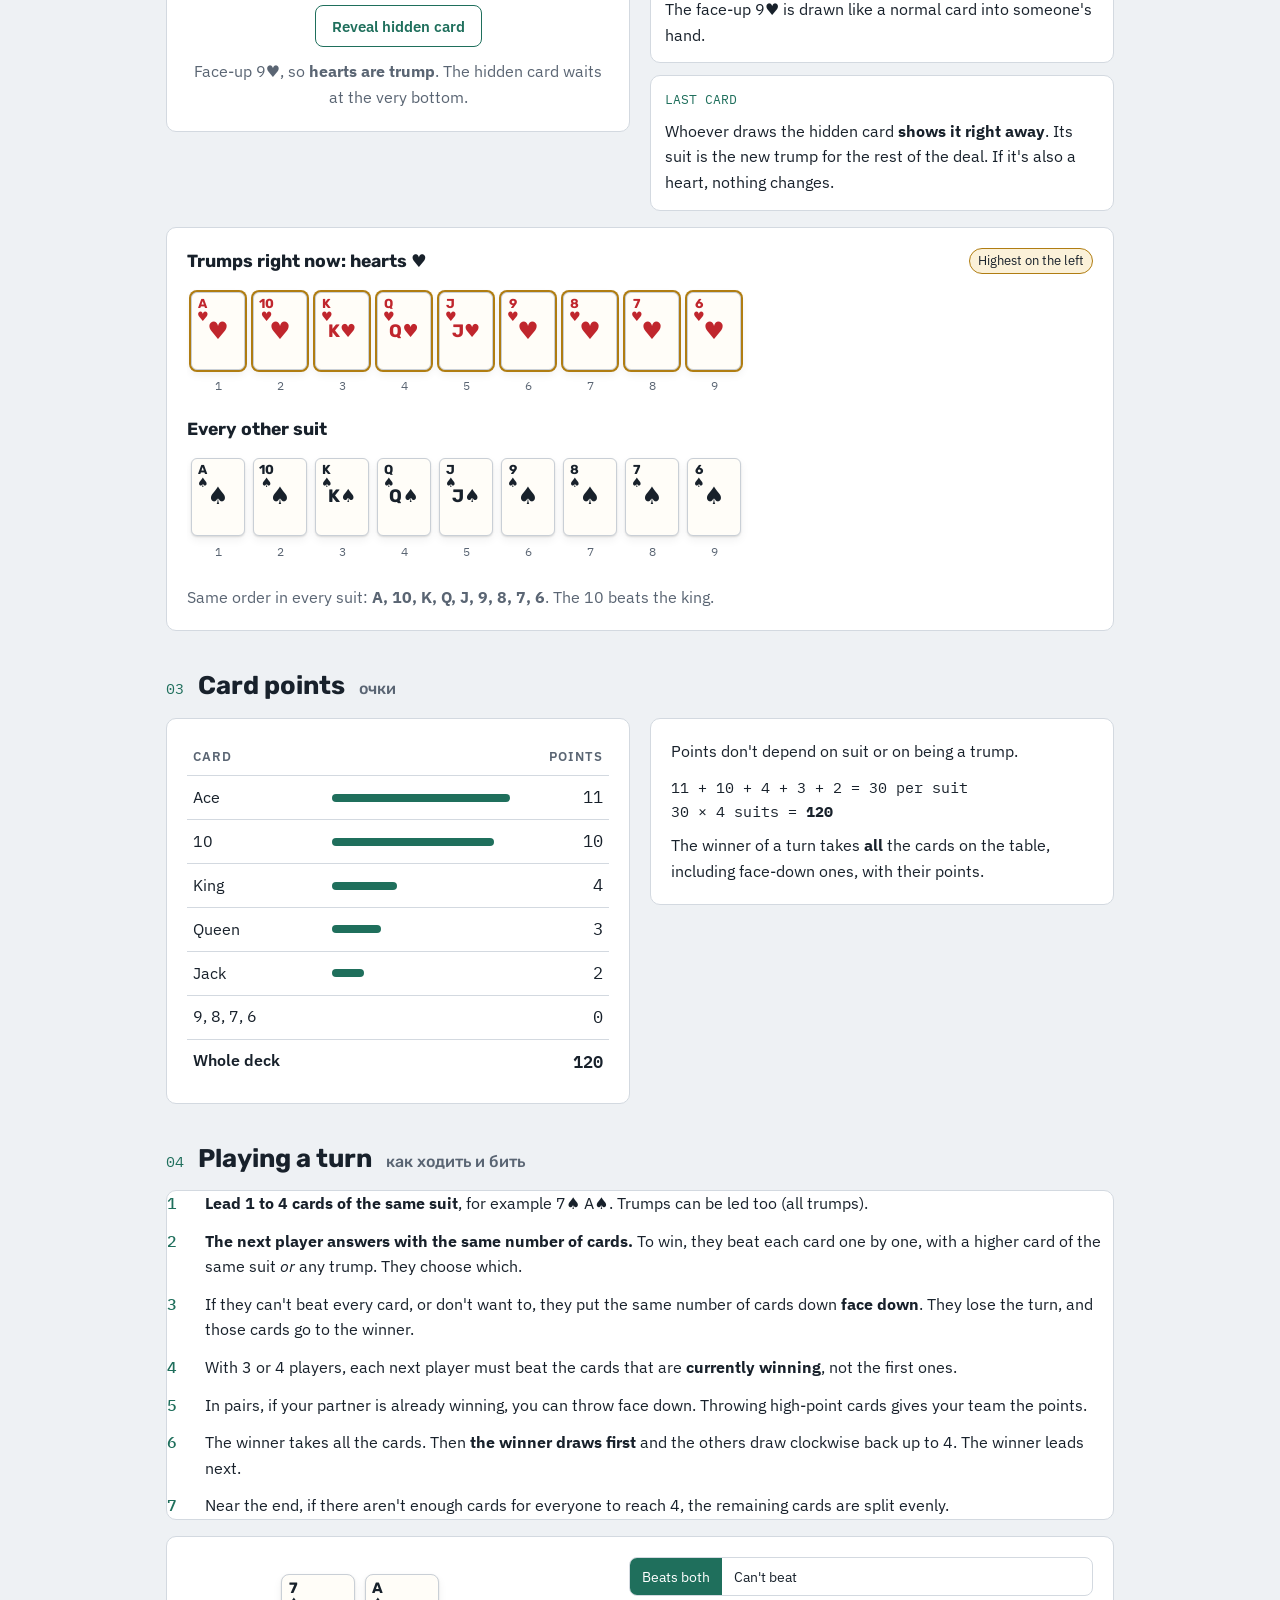
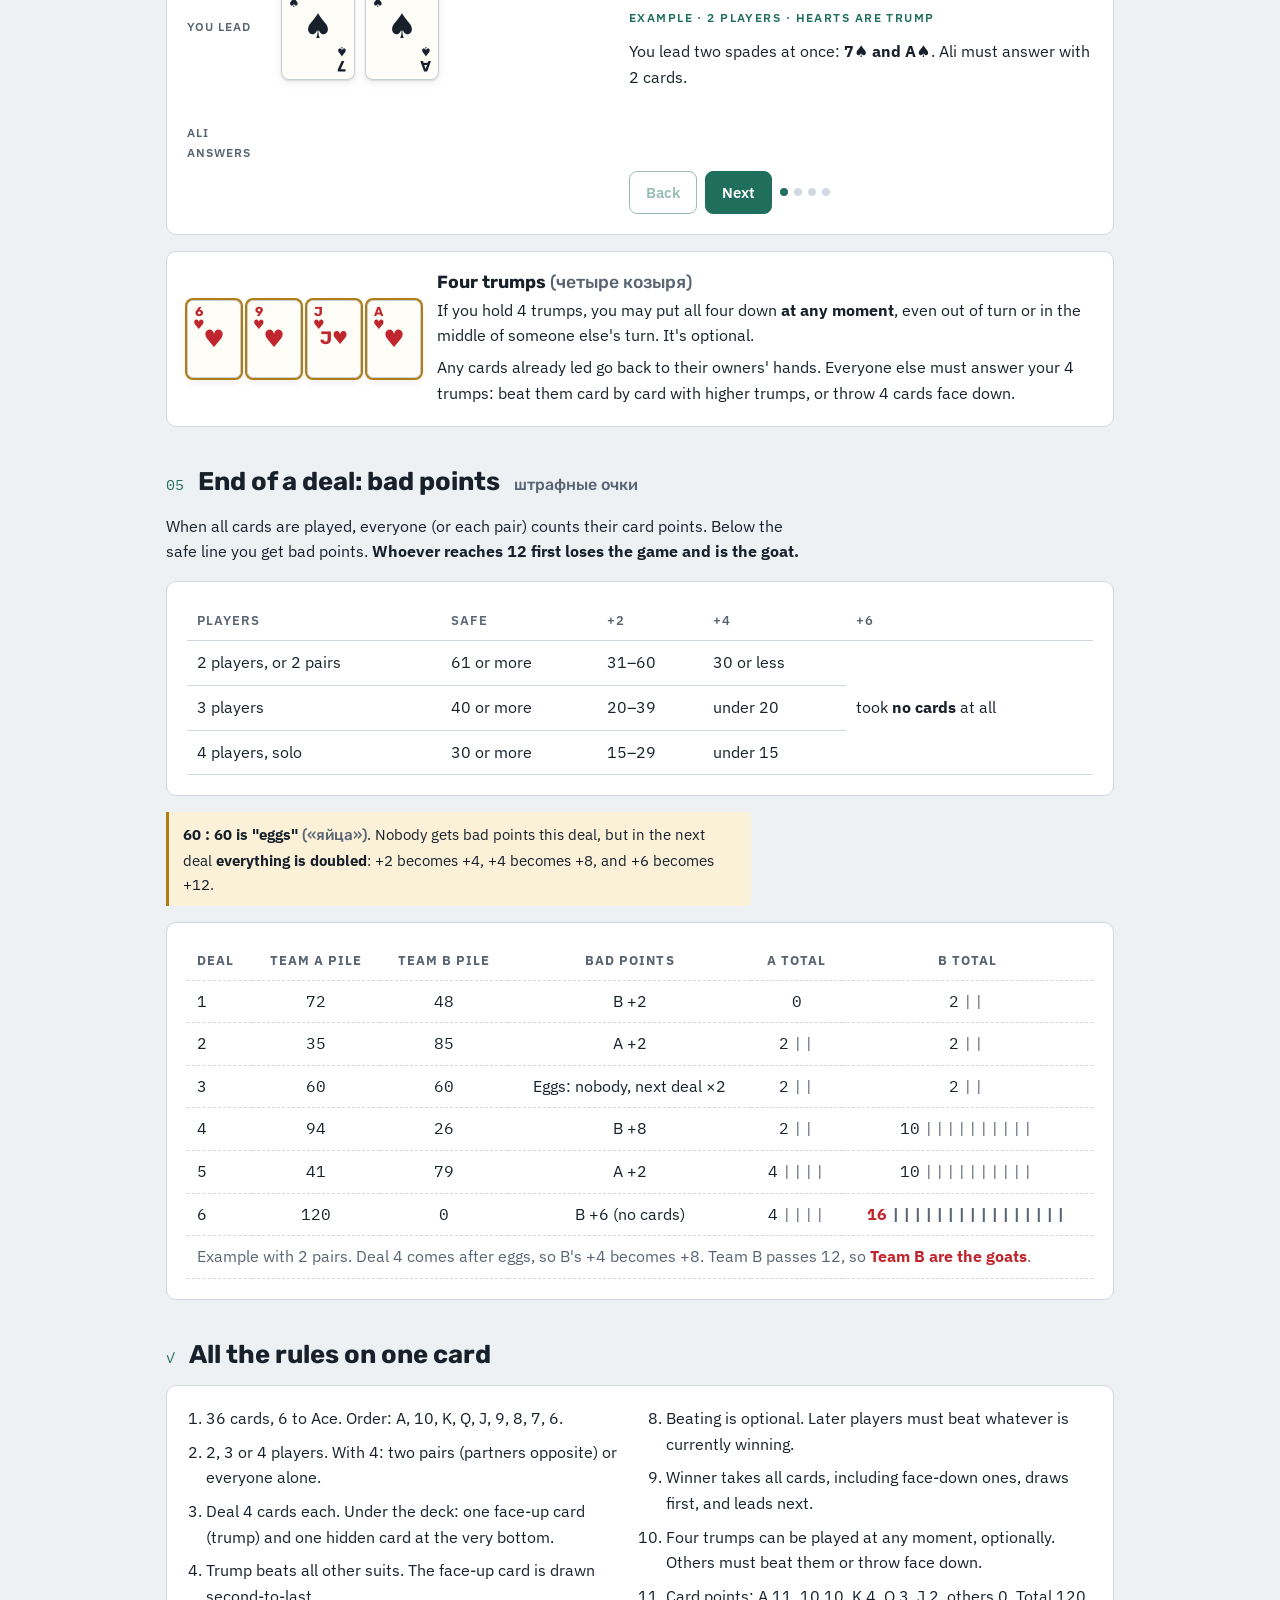
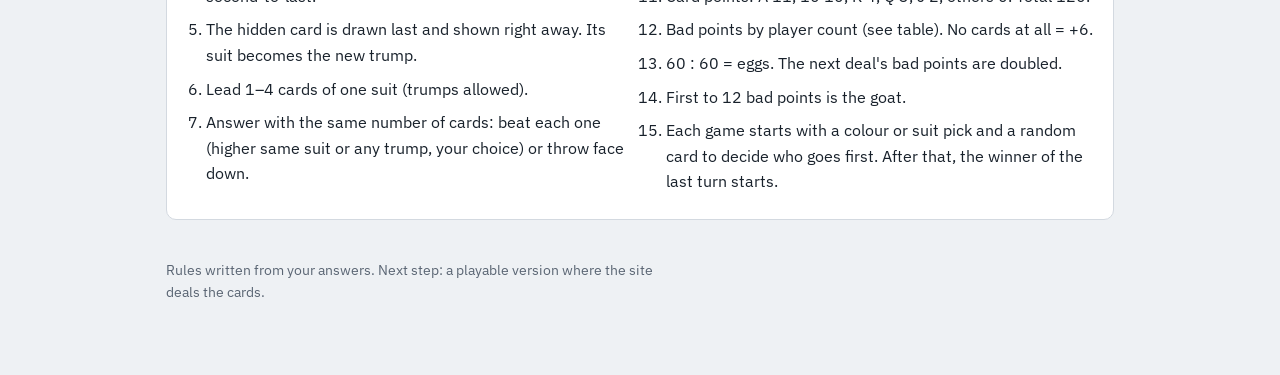
==== commit 729d7d6a: "Kozel page: final confirmed rules (hidden trump card, multi-card turns, bad-point tables) Co-Authore" ====
--- a/kozel/index.html
+++ b/kozel/index.html
@@ -206,18 +206,34 @@
 @media (prefers-reduced-motion: reduce) {
   * { transition: none !important; }
 }
-/* v2 additions */
-.stock { position: relative; width: 190px; height: 130px; margin: 0 auto; }
-.stock .back {
-  position: absolute; width: 74px; height: 106px; border-radius: 8px; border: 1px solid var(--card-edge);
+/* v3 additions */
+.stock { position: relative; width: 210px; height: 140px; margin: 0 auto; }
+.stock .back, .card.back {
+  border-radius: 8px; border: 1px solid var(--card-edge);
   background: repeating-linear-gradient(45deg, var(--accent) 0 6px, var(--accent-soft) 6px 12px);
 }
-.stock .under { position: absolute; left: 70px; top: 26px; transform: rotate(90deg); transform-origin: 37px 53px; }
-.suit-btns button { font-size: 1.15rem; min-width: 46px; }
-.suit-btns button.r { color: var(--red); }
-.suit-btns button.r[aria-pressed="true"] { color: var(--surface); }
-.flag { display: inline-block; font-size: 0.72rem; font-weight: 600; text-transform: uppercase; letter-spacing: .08em; padding: 2px 8px; border-radius: 999px; background: var(--gold-soft); border: 1px solid var(--gold); }
-.changed { font-size: 0.72rem; font-weight: 600; text-transform: uppercase; letter-spacing: .08em; color: var(--accent); }
+.stock .back { position: absolute; width: 74px; height: 106px; }
+.stock .up { position: absolute; left: 96px; top: 20px; transform: rotate(90deg); }
+.stock .hid { position: absolute; left: 118px; top: 16px; transform: rotate(90deg); width: 74px; height: 106px; }
+.stock .lbl { position: absolute; font-size: 0.72rem; font-weight: 600; text-transform: uppercase; letter-spacing: .08em; color: var(--muted); }
+.card.back.sm { width: 54px; height: 78px; border-radius: 6px; }
+.flag { display: inline-block; font-size: 0.72rem; font-weight: 600; text-transform: uppercase; letter-spacing: .08em; padding: 2px 8px; border-radius: 999px; background: var(--accent-soft); border: 1px solid var(--accent); color: var(--ink); }
+.timeline { display: grid; grid-template-columns: repeat(3, 1fr); gap: 12px; }
+.tl { border: 1px solid var(--line); border-radius: 10px; padding: 14px; background: var(--surface); display: grid; gap: 8px; align-content: start; }
+.tl .when { font-family: var(--font-mono); font-size: 0.8rem; color: var(--accent); }
+.duel { display: grid; gap: 10px; }
+.duel .row { display: flex; gap: 10px; align-items: center; flex-wrap: wrap; min-height: 90px; }
+.duel .who { width: 84px; font-size: 0.78rem; font-weight: 600; text-transform: uppercase; letter-spacing: .08em; color: var(--muted); flex: none; }
+.duel .pair { display: grid; gap: 4px; justify-items: center; }
+.duel .slotc { transition: opacity .3s, transform .3s; }
+.duel .slotc.off { opacity: 0; transform: translateY(6px); }
+.thr { width: 100%; border-collapse: collapse; font-variant-numeric: tabular-nums; min-width: 460px; }
+.thr th, .thr td { padding: 9px 10px; border-bottom: 1px solid var(--line); text-align: left; }
+.thr th { font-size: 0.8rem; text-transform: uppercase; letter-spacing: .08em; color: var(--muted); font-weight: 600; }
+.thr td.p { font-family: var(--font-display); font-weight: 800; color: var(--red); }
+.final { columns: 2 320px; column-gap: 32px; padding-left: 1.2em; margin: 0; }
+.final li { break-inside: avoid; margin-bottom: 8px; }
+@media (max-width: 760px) { .timeline { grid-template-columns: 1fr; } }
 </style>
 </head><body>
 
@@ -225,30 +241,40 @@
 
   <header class="hero">
     <div class="hero-text">
-      <span class="eyebrow">Russian card game · 2 to 4 players</span>
+      <span class="eyebrow">Russian card game · 2 to 4 players · 36 cards</span>
       <h1>Kozel <span class="ru">«Козёл»</span></h1>
-      <p class="lede">Your version of the game, as I understand it after your notes: 36 cards, aces on top, and a trump suit set by the card that lies face up under the deck. Play alone against one or two others, or in two pairs when there are four of you.</p>
-      <p class="note"><span class="changed">Updated from your notes.</span> Things I'm still guessing are marked <span class="flag">guess</span>. Correct me as you read, or use <a href="#confirm">the checklist at the bottom</a>.</p>
-    </div>
-    <div class="fan" id="fan" aria-label="Hearts fanned out as trumps"></div>
+      <p class="lede">The full rules as you explained them, question by question. Draw 4 cards, lead one or several cards of one suit, beat them card by card, and don't collect 12 bad points, or you're the goat.</p>
+      <p class="note"><strong>Confirmed with you</strong> through 31 questions. Anything that still looks wrong, tell me and I'll fix it.</p>
+    </div>
+    <div class="fan" id="fan" aria-label="Four hearts fanned out: four trumps"></div>
   </header>
 
   <div class="facts">
-    <div class="fact"><b>2–4</b><span>players. Usually 2 or 3 on your own, 4 in two pairs.</span></div>
-    <div class="fact"><b>36</b><span>cards, 6 to Ace. Ace is the highest card.</span></div>
-    <div class="fact"><b>120</b><span>card points in the deck. 61 or more wins the deal.</span></div>
-    <div class="fact"><b>12</b><span>penalty points and you're the goat <span class="ru">(козёл)</span>. <span class="flag">guess</span></span></div>
+    <div class="fact"><b>2–4</b><span>players: 2 or 3 alone, 4 alone or in two pairs.</span></div>
+    <div class="fact"><b>4</b><span>cards in hand. Draw back up to 4 after every turn.</span></div>
+    <div class="fact"><b>120</b><span>card points in the deck.</span></div>
+    <div class="fact"><b>12</b><span>bad points and you're the goat <span class="ru">(козёл)</span>.</span></div>
   </div>
+
+  <section class="panel" style="display:grid;gap:8px">
+    <h3>Three words used on this page</h3>
+    <div class="timeline">
+      <div class="tl"><span class="when">ВЗЯТКА · turn</span><p>One player puts cards down, the others answer, and someone takes all the cards.</p></div>
+      <div class="tl"><span class="when">РАЗДАЧА · deal</span><p>From dealing until all 36 cards are played. Card points are counted at the end.</p></div>
+      <div class="tl"><span class="when">ПАРТИЯ · game</span><p>Many deals, until someone reaches 12 bad points and becomes the goat.</p></div>
+    </div>
+  </section>
 
   <!-- 1 -->
   <section class="lesson">
-    <div class="lesson-head"><span class="num">01</span><h2>Who plays</h2><span class="ru">сколько игроков</span></div>
+    <div class="lesson-head"><span class="num">01</span><h2>Who plays and who starts</h2><span class="ru">игроки</span></div>
     <div class="two">
       <div class="panel" style="display:grid;gap:14px;justify-items:center">
         <div class="toggle" role="group" aria-label="Number of players">
-          <button type="button" data-players="2" aria-pressed="false">2 players</button>
-          <button type="button" data-players="3" aria-pressed="true">3 players</button>
-          <button type="button" data-players="4" aria-pressed="false">4 · two pairs</button>
+          <button type="button" data-players="2" aria-pressed="true">2</button>
+          <button type="button" data-players="3" aria-pressed="false">3</button>
+          <button type="button" data-players="4t" aria-pressed="false">4 · pairs</button>
+          <button type="button" data-players="4s" aria-pressed="false">4 · solo</button>
         </div>
         <svg class="table-svg" id="seats" viewBox="0 0 320 280" role="img" aria-label="Seating around the table"></svg>
       </div>
@@ -258,35 +284,31 @@
 
   <!-- 2 -->
   <section class="lesson">
-    <div class="lesson-head"><span class="num">02</span><h2>The trump suit lies under the deck</h2><span class="ru">козырь</span></div>
-    <p>After dealing, the next card is turned face up and slid <strong>under the deck</strong>, sideways, so everyone can see it. Its suit is the <strong>trump</strong> <span class="ru">(козырь)</span> for the whole deal. If it's a heart, <strong>every heart beats every card of the other suits</strong>, even a 6♥ against an A♠.</p>
+    <div class="lesson-head"><span class="num">02</span><h2>Two cards under the deck</h2><span class="ru">козырь и скрытая карта</span></div>
+    <p>Deal 4 cards to everyone. Then two special cards go under the deck: one <strong>face up</strong>, which sets the trump <span class="ru">(козырь)</span>, and one <strong>hidden</strong> at the very bottom, which can change the trump at the end.</p>
     <div class="two">
-      <div class="panel" style="display:grid;gap:14px;justify-items:center">
-        <div class="stock" id="stock" aria-label="The deck with the trump card lying face up underneath"></div>
-        <div class="toggle suit-btns" role="group" aria-label="Pick a trump suit to preview">
-          <button type="button" data-suit="♠">♠</button>
-          <button type="button" data-suit="♥" class="r">♥</button>
-          <button type="button" data-suit="♦" class="r">♦</button>
-          <button type="button" data-suit="♣">♣</button>
+      <div class="panel" style="display:grid;gap:12px;justify-items:center">
+        <div class="stock" id="stock" aria-label="Deck with a face-up trump card and a hidden card underneath"></div>
+        <div class="controls">
+          <button type="button" class="btn ghost" id="reveal">Reveal hidden card</button>
         </div>
-        <p class="muted" style="text-align:center">Tap a suit to see that deal's trumps.</p>
-      </div>
-      <div class="panel" style="display:grid;gap:10px">
-        <h3>The bottom card is a real card</h3>
-        <p>It stays in the game. It's the <strong>last card drawn</strong> from the deck, so whoever draws last gets that trump into their hand.</p>
-        <h3 style="margin-top:6px">Changes every deal</h3>
-        <p>Next deal, a new card goes under the deck and may set a different trump suit.</p>
+        <p class="muted" id="trump-now" style="text-align:center"></p>
+      </div>
+      <div class="timeline" style="grid-template-columns:1fr">
+        <div class="tl"><span class="when">START OF THE DEAL</span><p>The face-up card's suit is trump. With 9♥ there, <strong>every heart beats every card of the other suits</strong>.</p></div>
+        <div class="tl"><span class="when">SECOND-TO-LAST CARD</span><p>The face-up 9♥ is drawn like a normal card into someone's hand.</p></div>
+        <div class="tl"><span class="when">LAST CARD</span><p>Whoever draws the hidden card <strong>shows it right away</strong>. Its suit is the new trump for the rest of the deal. If it's also a heart, nothing changes.</p></div>
       </div>
     </div>
     <div class="panel" style="display:grid;gap:12px">
       <div class="controls" style="justify-content:space-between">
-        <h3 id="trump-title">Trumps this deal</h3>
+        <h3 id="trump-title">Trumps</h3>
         <span class="group-tag">Highest on the left</span>
       </div>
       <div class="ladder" id="ladder"></div>
       <h3>Every other suit</h3>
       <div class="ladder" id="plain"></div>
-      <p class="muted">Same order in every suit: <strong>A, 10, K, Q, J, 9, 8, 7, 6</strong>. I kept the 10 above the king, as in most point games. <span class="flag">guess</span></p>
+      <p class="muted">Same order in every suit: <strong>A, 10, K, Q, J, 9, 8, 7, 6</strong>. The 10 beats the king.</p>
     </div>
   </section>
 
@@ -301,90 +323,105 @@
         </table>
       </div>
       <div class="panel" style="display:grid;gap:10px">
-        <p>Points don't depend on suit or on being a trump. A king is 4 whether it's a trump or not.</p>
+        <p>Points don't depend on suit or on being a trump.</p>
         <p class="mono" style="font-size:.95rem">11 + 10 + 4 + 3 + 2 = 30 per suit<br>30 × 4 suits = <strong>120</strong></p>
-        <p>After the last trick everyone counts their pile (a pair counts together). <strong>61 or more wins the deal.</strong></p>
-        <p class="muted">Sixes through nines are worth nothing. Adding the sixes doesn't change the 120 total.</p>
+        <p>The winner of a turn takes <strong>all</strong> the cards on the table, including face-down ones, with their points.</p>
       </div>
     </div>
   </section>
 
   <!-- 4 -->
   <section class="lesson">
-    <div class="lesson-head"><span class="num">04</span><h2>Dealing and playing a trick</h2><span class="ru">раздача и взятка</span></div>
+    <div class="lesson-head"><span class="num">04</span><h2>Playing a turn</h2><span class="ru">как ходить и бить</span></div>
     <ol class="rules panel">
-      <li><span><strong>Deal 4 cards to each player.</strong> <span class="flag">guess</span> Turn the next card face up under the deck as the trump. The rest is the stock.</span></li>
-      <li><span>One player leads a card. The others play in turn, clockwise.</span></li>
-      <li><span><strong>You must follow the led suit</strong> if you can.</span></li>
-      <li><span>If you can't follow, play anything: a trump to take the trick, or a worthless card to throw away. <span class="flag">guess</span></span></li>
-      <li><span>The highest trump wins. With no trump in the trick, the highest card of the led suit wins.</span></li>
-      <li><span>The winner takes the cards into their pile. Everyone draws back up to 4, <strong>winner first</strong>, and the winner leads next.</span></li>
-      <li><span>When the stock runs out, play out your hands. The face-up trump is the very last card drawn.</span></li>
+      <li><span><strong>Lead 1 to 4 cards of the same suit</strong>, for example 7♠ A♠. Trumps can be led too (all trumps).</span></li>
+      <li><span><strong>The next player answers with the same number of cards.</strong> To win, they beat each card one by one, with a higher card of the same suit <em>or</em> any trump. They choose which.</span></li>
+      <li><span>If they can't beat every card, or don't want to, they put the same number of cards down <strong>face down</strong>. They lose the turn, and those cards go to the winner.</span></li>
+      <li><span>With 3 or 4 players, each next player must beat the cards that are <strong>currently winning</strong>, not the first ones.</span></li>
+      <li><span>In pairs, if your partner is already winning, you can throw face down. Throwing high-point cards gives your team the points.</span></li>
+      <li><span>The winner takes all the cards. Then <strong>the winner draws first</strong> and the others draw clockwise back up to 4. The winner leads next.</span></li>
+      <li><span>Near the end, if there aren't enough cards for everyone to reach 4, the remaining cards are split evenly.</span></li>
     </ol>
 
     <div class="panel trick">
-      <div class="felt" id="felt">
-        <span class="seat n us">N · partner</span>
-        <span class="seat s us">S · you</span>
-        <span class="seat w them">W</span>
-        <span class="seat e them">E</span>
-        <div class="slot s off" data-seat="s"></div>
-        <div class="slot w off" data-seat="w"></div>
-        <div class="slot n off" data-seat="n"></div>
-        <div class="slot e off" data-seat="e"></div>
+      <div class="duel" id="duel">
+        <div class="row"><span class="who">You lead</span><div class="row" id="row-lead" style="min-height:0"></div></div>
+        <div class="row"><span class="who">Ali answers</span><div class="row" id="row-ans" style="min-height:0"></div></div>
       </div>
       <div class="steps">
-        <span class="eyebrow">Example trick · hearts are trump · 4 players</span>
+        <div class="toggle" role="group" aria-label="Choose example">
+          <button type="button" data-ex="0" aria-pressed="true">Beats both</button>
+          <button type="button" data-ex="1" aria-pressed="false">Can't beat</button>
+        </div>
+        <span class="eyebrow">Example · 2 players · hearts are trump</span>
         <p class="step-text" id="step-text"></p>
         <div class="controls">
           <button type="button" class="btn ghost" id="prev">Back</button>
-          <button type="button" class="btn" id="next">Next card</button>
+          <button type="button" class="btn" id="next">Next</button>
           <div class="dots" id="dots" aria-hidden="true"></div>
         </div>
       </div>
     </div>
 
     <div class="panel gotcha">
-      <div class="hand">
-        <div class="card sm" data-c="A♠"></div>
-        <div class="card sm red trump" data-c="6♥"></div>
-      </div>
-      <p style="flex:1;min-width:220px"><strong>When hearts are trump,</strong> the 6♥ takes the A♠ if the player had no spades to follow with. The lowest trump still beats the highest plain card.</p>
+      <div class="hand" id="four"></div>
+      <div style="flex:1;min-width:240px;display:grid;gap:6px">
+        <h3>Four trumps <span class="ru">(четыре козыря)</span></h3>
+        <p>If you hold 4 trumps, you may put all four down <strong>at any moment</strong>, even out of turn or in the middle of someone else's turn. It's optional.</p>
+        <p>Any cards already led go back to their owners' hands. Everyone else must answer your 4 trumps: beat them card by card with higher trumps, or throw 4 cards face down.</p>
+      </div>
     </div>
   </section>
 
   <!-- 5 -->
   <section class="lesson">
-    <div class="lesson-head"><span class="num">05</span><h2>Scoring: who becomes the goat</h2><span class="ru">кто козёл</span> <span class="flag">guess</span></div>
-    <p>Whoever loses a deal gets penalty points: a player in a 2–3 player game, or a pair with four players. The first to collect <strong>12</strong> loses the game and is the <em>goat</em>.</p>
-    <div class="tiers">
-      <div class="tier"><span class="pts">+2</span><strong>Normal loss</strong><span class="muted">Took 31–59 card points.</span></div>
-      <div class="tier"><span class="pts">+4</span><strong>Under 31</strong><span class="muted">Took 30 or less, "without eyes" <span class="ru">«без 30»</span>.</span></div>
-      <div class="tier"><span class="pts">+6</span><strong>No tricks at all</strong><span class="muted">Didn't win a single trick.</span></div>
-    </div>
-    <p class="note"><strong>With 3 players</strong> nobody may reach 61. My guess: the player with the most points wins, and the other two both get penalty points. <strong>60 : 60</strong> ("eggs", <span class="ru">«яйца»</span>) means nobody scores, and the next loss counts double.</p>
+    <div class="lesson-head"><span class="num">05</span><h2>End of a deal: bad points</h2><span class="ru">штрафные очки</span></div>
+    <p>When all cards are played, everyone (or each pair) counts their card points. Below the safe line you get bad points. <strong>Whoever reaches 12 first loses the game and is the goat.</strong></p>
+    <div class="panel scroll">
+      <table class="thr">
+        <thead><tr><th>Players</th><th>Safe</th><th>+2</th><th>+4</th><th>+6</th></tr></thead>
+        <tbody>
+          <tr><td>2 players, or 2 pairs</td><td>61 or more</td><td>31–60</td><td>30 or less</td><td rowspan="3" style="vertical-align:middle">took <strong>no cards</strong> at all</td></tr>
+          <tr><td>3 players</td><td>40 or more</td><td>20–39</td><td>under 20</td></tr>
+          <tr><td>4 players, solo</td><td>30 or more</td><td>15–29</td><td>under 15</td></tr>
+        </tbody>
+      </table>
+    </div>
+    <p class="note"><strong>60 : 60 is "eggs"</strong> <span class="ru">(«яйца»)</span>. Nobody gets bad points this deal, but in the next deal <strong>everything is doubled</strong>: +2 becomes +4, +4 becomes +8, and +6 becomes +12.</p>
     <div class="panel scroll">
       <table class="pad">
-        <thead><tr><th>Deal</th><th>Team A pile</th><th>Team B pile</th><th>Penalty</th><th>A total</th><th>B total</th></tr></thead>
+        <thead><tr><th>Deal</th><th>Team A pile</th><th>Team B pile</th><th>Bad points</th><th>A total</th><th>B total</th></tr></thead>
         <tbody id="pad"></tbody>
       </table>
     </div>
   </section>
 
-  <!-- confirm -->
+  <!-- summary -->
   <section class="lesson" id="confirm">
-    <div class="lesson-head"><span class="num">✓</span><h2>Are we on the same page?</h2></div>
-    <p>Tick how <em>your</em> table plays. The summary below updates as you go. Copy it and send it to me, and I'll fix the page.</p>
-    <div class="panel qs" id="qs"></div>
-    <div class="panel" style="display:grid;gap:10px">
-      <label for="summary" class="eyebrow">Your summary</label>
-      <textarea id="summary" readonly></textarea>
-      <div class="controls"><button type="button" class="btn" id="copy">Copy summary</button><span class="copied" id="copied" hidden>Copied</span></div>
+    <div class="lesson-head"><span class="num">✓</span><h2>All the rules on one card</h2></div>
+    <div class="panel">
+      <ol class="final">
+        <li>36 cards, 6 to Ace. Order: A, 10, K, Q, J, 9, 8, 7, 6.</li>
+        <li>2, 3 or 4 players. With 4: two pairs (partners opposite) or everyone alone.</li>
+        <li>Deal 4 cards each. Under the deck: one face-up card (trump) and one hidden card at the very bottom.</li>
+        <li>Trump beats all other suits. The face-up card is drawn second-to-last.</li>
+        <li>The hidden card is drawn last and shown right away. Its suit becomes the new trump.</li>
+        <li>Lead 1–4 cards of one suit (trumps allowed).</li>
+        <li>Answer with the same number of cards: beat each one (higher same suit or any trump, your choice) or throw face down.</li>
+        <li>Beating is optional. Later players must beat whatever is currently winning.</li>
+        <li>Winner takes all cards, including face-down ones, draws first, and leads next.</li>
+        <li>Four trumps can be played at any moment, optionally. Others must beat them or throw face down.</li>
+        <li>Card points: A 11, 10 10, K 4, Q 3, J 2, others 0. Total 120.</li>
+        <li>Bad points by player count (see table). No cards at all = +6.</li>
+        <li>60 : 60 = eggs. The next deal's bad points are doubled.</li>
+        <li>First to 12 bad points is the goat.</li>
+        <li>Each game starts with a colour or suit pick and a random card to decide who goes first. After that, the winner of the last turn starts.</li>
+      </ol>
     </div>
   </section>
 
   <footer>
-    <p>Written from your description of the game, with gaps filled from common Russian rules for «Козёл». Agree on the house rules before the first deal.</p>
+    <p>Rules written from your answers. Next step: a playable version where the site deals the cards.</p>
   </footer>
 </main>
 
@@ -393,63 +430,66 @@
   const RED = s => s === "♥" || s === "♦";
   const FACE = r => r === "J" || r === "Q" || r === "K";
   const ORDER = ["A","10","K","Q","J","9","8","7","6"];
-  const SUITS = ["♠","♥","♦","♣"];
-  let trump = "♥";
+  const NAMES = { "♠": "spades", "♥": "hearts", "♦": "diamonds", "♣": "clubs" };
   function cardHTML(c, sm, isTrump) {
+    if (c === "back") return `<div class="card back ${sm ? "sm" : ""}" aria-label="face-down card"></div>`;
     const s = c.slice(-1), r = c.slice(0, -1);
-    const t = isTrump === undefined ? s === trump : isTrump;
-    const cls = ["card", sm ? "sm" : "", RED(s) ? "red" : "", FACE(r) ? "face" : "", t ? "trump" : ""].join(" ");
+    const cls = ["card", sm ? "sm" : "", RED(s) ? "red" : "", FACE(r) ? "face" : "", isTrump ? "trump" : ""].join(" ");
     const mid = FACE(r) ? r + s : s;
-    return `<div class="${cls}" aria-label="${c}${t ? " (trump)" : ""}"><span class="c-tl">${r}<small>${s}</small></span><span class="c-mid">${mid}</span><span class="c-br">${r}<small>${s}</small></span></div>`;
+    return `<div class="${cls}" aria-label="${c}${isTrump ? " (trump)" : ""}"><span class="c-tl">${r}<small>${s}</small></span><span class="c-mid">${mid}</span><span class="c-br">${r}<small>${s}</small></span></div>`;
   }
-  document.querySelectorAll("[data-c]").forEach(el => { el.outerHTML = cardHTML(el.dataset.c, true); });
-
-  // hero fan: trump hearts
+
   const fan = document.getElementById("fan");
-  fan.innerHTML = ["6♥", "J♥", "A♥", "10♥", "K♥"].map(c => cardHTML(c, false, true)).join("");
+  fan.innerHTML = ["6♥", "J♥", "A♥", "10♥"].map(c => cardHTML(c, false, true)).join("");
   [...fan.children].forEach((el, i) => {
-    el.style.transform = `translateX(-50%) rotate(${(i - 2) * 14}deg) translateY(${Math.abs(i - 2) * 4}px) scale(1.15)`;
+    const k = i - 1.5;
+    el.style.transform = `translateX(-50%) rotate(${k * 15}deg) translateY(${Math.abs(k) * 4}px) scale(1.15)`;
   });
+  document.getElementById("four").innerHTML = ["6♥", "9♥", "J♥", "A♥"].map(c => cardHTML(c, true, true)).join("");
 
   // seating
+  const colors = { a: "var(--accent)", b: "var(--red)", c: "var(--gold)", d: "var(--muted)" };
   const seatInfo = {
-    2: { text: ["Two players sit face to face. Each plays <strong>for themselves</strong> and keeps their own pile of tricks.", "Every trick is just two cards: one led, one answered."],
-         seats: [[160, 250, "You", "a"], [160, 30, "P2", "b"]] },
-    3: { text: ["Three players, <strong>every one for themselves</strong>. Each keeps their own pile.", "Each trick has three cards. Play goes clockwise.", "This and the 2-player game are the most common ways to play."],
-         seats: [[160, 250, "You", "a"], [40, 70, "P2", "b"], [280, 70, "P3", "c"]] },
-    4: { text: ["With four, you play <strong>two pairs</strong>. Partners sit opposite, so turns alternate between the teams.", "Each pair keeps <strong>one shared pile</strong>. Only the card points in it count, not the number of tricks."],
-         seats: [[160, 250, "S", "a"], [28, 140, "W", "b"], [160, 30, "N", "a"], [292, 140, "E", "b"]] }
+    "2": { seats: [[160, 250, "P1", "a"], [160, 30, "P2", "b"]],
+      text: ["Two players face to face, each for themselves.", "<strong>Who starts the game:</strong> each picks <strong>red</strong> or <strong>black</strong>. The site turns a random card, and whoever picked its colour goes first."] },
+    "3": { seats: [[160, 250, "P1", "a"], [40, 70, "P2", "b"], [280, 70, "P3", "c"]],
+      text: ["Three players, each for themselves. Play goes clockwise.", "<strong>Who starts the game:</strong> each picks a <strong>suit</strong>. The last to pick gets the two remaining suits. A random card decides."] },
+    "4t": { seats: [[160, 250, "S", "a"], [28, 140, "W", "b"], [160, 30, "N", "a"], [292, 140, "E", "b"]], teams: true,
+      text: ["Two pairs. Partners sit opposite and share one pile.", "<strong>Who starts the game:</strong> each team picks a <strong>colour</strong>, red or black. A random card decides."] },
+    "4s": { seats: [[160, 250, "P1", "a"], [28, 140, "P2", "b"], [160, 30, "P3", "c"], [292, 140, "P4", "d"]],
+      text: ["Four players, each for themselves.", "<strong>Who starts the game:</strong> each picks a <strong>suit</strong>. A random card decides."] }
   };
-  const colors = { a: "var(--accent)", b: "var(--red)", c: "var(--gold)" };
   function drawSeats(n) {
     const info = seatInfo[n];
     let svg = `<ellipse cx="160" cy="140" rx="110" ry="90" fill="var(--accent-soft)" stroke="var(--line)"/>`;
-    if (n === 4) svg += `<line x1="160" y1="70" x2="160" y2="210" stroke="var(--accent)" stroke-width="2" stroke-dasharray="5 5"/><line x1="70" y1="140" x2="250" y2="140" stroke="var(--red)" stroke-width="2" stroke-dasharray="5 5"/>
+    if (info.teams) svg += `<line x1="160" y1="70" x2="160" y2="210" stroke="var(--accent)" stroke-width="2" stroke-dasharray="5 5"/><line x1="70" y1="140" x2="250" y2="140" stroke="var(--red)" stroke-width="2" stroke-dasharray="5 5"/>
       <text x="200" y="100" fill="var(--accent)" font-size="13" font-weight="600" font-family="IBM Plex Sans, sans-serif">Team A</text><text x="200" y="168" fill="var(--red)" font-size="13" font-weight="600" font-family="IBM Plex Sans, sans-serif">Team B</text>`;
     svg += info.seats.map(([x, y, l, c]) => `<circle cx="${x}" cy="${y}" r="21" fill="${colors[c]}"/><text x="${x}" y="${y + 5}" fill="var(--surface)" font-size="13" font-weight="600" text-anchor="middle" font-family="IBM Plex Sans, sans-serif">${l}</text>`).join("");
     document.getElementById("seats").innerHTML = svg;
-    document.getElementById("seat-text").innerHTML = info.text.map(t => `<p>${t}</p>`).join("");
-    document.querySelectorAll("[data-players]").forEach(b => b.setAttribute("aria-pressed", b.dataset.players == n));
+    document.getElementById("seat-text").innerHTML = info.text.map(t => `<p>${t}</p>`).join("") +
+      `<p class="muted">Inside a deal, whoever won the last turn goes first.</p>`;
+    document.querySelectorAll("[data-players]").forEach(b => b.setAttribute("aria-pressed", b.dataset.players === n));
   }
-  document.querySelectorAll("[data-players]").forEach(b => b.onclick = () => drawSeats(+b.dataset.players));
-  drawSeats(3);
-
-  // trump preview
-  const underCard = { "♠": "9♠", "♥": "9♥", "♦": "9♦", "♣": "9♣" };
-  function drawTrump(s) {
-    trump = s;
-    document.getElementById("stock").innerHTML =
-      `<div class="under">${cardHTML(underCard[s], false, true)}</div>` +
-      [0, 1, 2, 3].map(i => `<div class="back" style="left:${i * 2}px;top:${12 - i * 2}px"></div>`).join("");
+  document.querySelectorAll("[data-players]").forEach(b => b.onclick = () => drawSeats(b.dataset.players));
+  drawSeats("2");
+
+  // trump + hidden card
+  let revealed = false;
+  function drawTrump() {
+    const s = revealed ? "♣" : "♥";
+    const backs = [0, 1, 2, 3].map(i => `<div class="back" style="left:${i * 2}px;top:${16 - i * 2}px"></div>`).join("");
+    const hid = revealed ? `<div class="hid" style="background:none;border:0">${cardHTML("7♣", false, true)}</div>` : `<div class="hid back"></div>`;
+    document.getElementById("stock").innerHTML = hid + `<div class="up">${cardHTML("9♥", false, !revealed)}</div>` + backs;
+    document.getElementById("trump-now").innerHTML = revealed
+      ? "The last card was 7♣. <strong>Clubs are now trump</strong> until the deal ends."
+      : "Face-up 9♥, so <strong>hearts are trump</strong>. The hidden card waits at the very bottom.";
+    document.getElementById("reveal").textContent = revealed ? "Reset" : "Reveal hidden card";
     document.getElementById("ladder").innerHTML = ORDER.map((r, i) => `<div class="rung">${cardHTML(r + s, true, true)}<span class="rank">${i + 1}</span></div>`).join("");
-    const other = SUITS.find(x => x !== s);
-    document.getElementById("plain").innerHTML = ORDER.map((r, i) => `<div class="rung">${cardHTML(r + other, true, false)}<span class="rank">${i + 1}</span></div>`).join("");
-    const names = { "♠": "spades", "♥": "hearts", "♦": "diamonds", "♣": "clubs" };
-    document.getElementById("trump-title").textContent = `Trumps this deal: ${names[s]} ${s}`;
-    document.querySelectorAll("[data-suit]").forEach(b => b.setAttribute("aria-pressed", b.dataset.suit === s));
+    document.getElementById("plain").innerHTML = ORDER.map((r, i) => `<div class="rung">${cardHTML(r + "♠", true, false)}<span class="rank">${i + 1}</span></div>`).join("");
+    document.getElementById("trump-title").textContent = `Trumps right now: ${NAMES[s]} ${s}`;
   }
-  document.querySelectorAll("[data-suit]").forEach(b => b.onclick = () => drawTrump(b.dataset.suit));
-  drawTrump("♥");
+  document.getElementById("reveal").onclick = () => { revealed = !revealed; drawTrump(); };
+  drawTrump();
 
   // points
   const pts = [["Ace", 11], ["10", 10], ["King", 4], ["Queen", 3], ["Jack", 2], ["9, 8, 7, 6", 0]];
@@ -457,99 +497,59 @@
     `<tr><td>${n}</td><td style="width:45%"><div class="bar" style="width:${v / 11 * 100}%"></div></td><td class="v">${v}</td></tr>`
   ).join("") + `<tr class="total"><td>Whole deck</td><td></td><td class="v">120</td></tr>`;
 
-  // trick demo (hearts trump, fixed)
-  const steps = [
-    { seat: null, text: "Hearts are trump: a 9♥ lies face up under the deck. You (South) lead." },
-    { seat: "s", card: "K♠", text: "<strong>You lead K♠</strong> (4 points). Everyone must now play a spade if they have one." },
-    { seat: "w", card: "10♠", text: "<strong>West follows with 10♠</strong> (10 points). The 10 beats the king, so West is winning." },
-    { seat: "n", card: "6♥", text: "<strong>Your partner has no spades</strong>, so they trump with 6♥. The smallest trump beats every spade. Your team is winning." },
-    { seat: "e", card: "J♥", text: "<strong>East has no spades either</strong> and plays J♥. A higher trump beats a lower one, so East wins." },
-    { seat: "done", text: "<strong>Team B takes the trick:</strong> 4 + 10 + 0 + 2 = <span class='mono'>16</span> points go into their pile. Everyone draws a card, East first, and East leads next." }
+  // turn examples
+  const examples = [
+    { lead: ["7♠", "A♠"], ans: ["9♠", "6♥"], winAns: true, steps: [
+      "You lead two spades at once: <strong>7♠ and A♠</strong>. Ali must answer with 2 cards.",
+      "Ali beats <strong>7♠ with 9♠</strong>, a higher card of the same suit.",
+      "Ali beats <strong>A♠ with 6♥</strong>. Hearts are trump, so even the 6 beats the ace.",
+      "Ali beat both cards and takes all 4: 0 + 11 + 0 + 0 = <span class='mono'>11</span> points. Ali draws first, then you, and Ali leads next." ] },
+    { lead: ["K♦", "10♦"], ans: ["back", "back"], winAns: false, steps: [
+      "You lead <strong>K♦ and 10♦</strong>. Ali has only one higher diamond (A♦) and no trumps.",
+      "Ali can beat only one card, not both, so Ali puts <strong>one card face down</strong>…",
+      "…and a <strong>second card face down</strong>. Ali could also do this on purpose to save good cards.",
+      "You win the turn and take all 4 cards, including Ali's face-down ones and their points. You draw first and lead again." ] }
   ];
-  let step = 0;
-  const textEl = document.getElementById("step-text");
+  let ex = 0, step = 0;
   const dots = document.getElementById("dots");
-  dots.innerHTML = steps.map(() => "<i></i>").join("");
-  function renderStep() {
-    textEl.innerHTML = steps[step].text;
-    document.querySelectorAll("#felt .slot").forEach(slot => {
-      const idx = steps.findIndex(s => s.seat === slot.dataset.seat);
-      if (idx > 0 && idx <= step) {
-        const c = steps[idx].card;
-        slot.innerHTML = cardHTML(c, false, c.endsWith("♥"));
-        slot.classList.remove("off");
-        slot.firstChild.classList.toggle("win", step === steps.length - 1 && slot.dataset.seat === "e");
-      } else { slot.classList.add("off"); slot.innerHTML = ""; }
-    });
-    [...dots.children].forEach((d, i) => d.classList.toggle("on", i <= step));
+  function renderEx() {
+    const e = examples[ex];
+    dots.innerHTML = e.steps.map((_, i) => `<i class="${i <= step ? "on" : ""}"></i>`).join("");
+    document.getElementById("step-text").innerHTML = e.steps[step];
+    const done = step === e.steps.length - 1;
+    document.getElementById("row-lead").innerHTML = e.lead.map(c => `<div class="slotc">${cardHTML(c, false, c.endsWith("♥"))}</div>`).join("");
+    document.getElementById("row-ans").innerHTML = e.ans.map((c, i) => `<div class="slotc ${i < step ? "" : "off"}">${cardHTML(c, false, c.endsWith("♥"))}</div>`).join("");
+    const winRow = done ? (e.winAns ? "row-ans" : "row-lead") : null;
+    if (winRow) document.querySelectorAll(`#${winRow} .card`).forEach(c => c.classList.add("win"));
     document.getElementById("prev").disabled = step === 0;
-    document.getElementById("next").textContent = step === steps.length - 1 ? "Play again" : (step === 0 ? "Start" : "Next card");
+    document.getElementById("next").textContent = done ? "Again" : "Next";
+    document.querySelectorAll("[data-ex]").forEach(b => b.setAttribute("aria-pressed", +b.dataset.ex === ex));
   }
-  document.getElementById("next").onclick = () => { step = step === steps.length - 1 ? 0 : step + 1; renderStep(); };
-  document.getElementById("prev").onclick = () => { if (step > 0) { step--; renderStep(); } };
-  renderStep();
-
-  // score pad
-  const deals = [[72, 48], [35, 85], [60, 60], [94, 26], [41, 79], [101, 19]];
+  document.getElementById("next").onclick = () => { step = step === examples[ex].steps.length - 1 ? 0 : step + 1; renderEx(); };
+  document.getElementById("prev").onclick = () => { if (step > 0) { step--; renderEx(); } };
+  document.querySelectorAll("[data-ex]").forEach(b => b.onclick = () => { ex = +b.dataset.ex; step = 0; renderEx(); });
+  renderEx();
+
+  // score pad (2 pairs)
+  const deals = [[72, 48], [35, 85], [60, 60], [94, 26], [41, 79], [120, 0]];
   let A = 0, B = 0, eggs = false, rows = "";
-  const tally = n => "|".repeat(n);
+  const tally = n => "|".repeat(Math.min(n, 20));
   deals.forEach(([a, b], i) => {
     let pen;
-    if (a === 60) { pen = "Eggs: nobody, next loss ×2"; eggs = true; }
+    if (a === 60) { pen = "Eggs: nobody, next deal ×2"; eggs = true; }
     else {
       const loser = a < b ? "A" : "B", lp = Math.min(a, b);
       let p = lp === 0 ? 6 : lp <= 30 ? 4 : 2;
       if (eggs) { p *= 2; eggs = false; }
       if (loser === "A") A += p; else B += p;
-      pen = `${loser} +${p}`;
+      pen = `${loser} +${p}${lp === 0 ? " (no cards)" : ""}`;
     }
     rows += `<tr><td>${i + 1}</td><td class="mono">${a}</td><td class="mono">${b}</td><td>${pen}</td>
       <td class="${A >= 12 ? "goat" : ""}"><span class="mono">${A}</span> <span class="tally muted">${tally(A)}</span></td>
       <td class="${B >= 12 ? "goat" : ""}"><span class="mono">${B}</span> <span class="tally muted">${tally(B)}</span></td></tr>`;
   });
-  rows += `<tr><td colspan="6" class="muted" style="text-align:left">Example 4-player game. Team B passes 12 after deal 6, so <span class="goat">Team B are the goats</span>.</td></tr>`;
+  rows += `<tr><td colspan="6" class="muted" style="text-align:left">Example with 2 pairs. Deal 4 comes after eggs, so B's +4 becomes +8. Team B passes 12, so <span class="goat">Team B are the goats</span>.</td></tr>`;
   document.getElementById("pad").innerHTML = rows;
-
-  // checklist
-  const Q = [
-    { id: "players", q: "Players", opts: [["flex", "2, 3 or 4 players; with 4 we play in two pairs", true], ["other", "Something else"]] },
-    { id: "deck", q: "Deck", opts: [["36", "36 cards (6 to Ace)", true], ["32", "32 cards (no sixes)"]] },
-    { id: "order", q: "Card order", opts: [["a10k", "A, 10, K, Q, J, 9, 8, 7, 6 (10 above king)", true], ["ak10", "A, K, Q, J, 10, 9, 8, 7, 6 (normal order)"]] },
-    { id: "trump", q: "Trump", opts: [["bottom", "Suit of the face-up card under the deck", true], ["other", "Chosen another way"]] },
-    { id: "deal", q: "Cards dealt to each player", opts: [["4", "4, then draw back up after each trick", true], ["6", "6, then draw back up after each trick"], ["other", "Another number"]] },
-    { id: "lead", q: "Leading", opts: [["one", "Lead one card at a time", true], ["many", "You may lead several cards of the same suit at once"]] },
-    { id: "follow", q: "If you can't follow suit", opts: [["any", "Play any card (trumping is optional)", true], ["trump", "You must trump if you can"]] },
-    { id: "points", q: "Card points (A 11, 10 10, K 4, Q 3, J 2)", opts: [["yes", "Yes, and 61+ wins the deal", true], ["no", "We count differently"]] },
-    { id: "score", q: "Penalty for losing a deal", opts: [["tier", "+2 normal, +4 under 31, +6 no tricks", true], ["flat", "Always +2"], ["other", "Something else"]] },
-    { id: "end", q: "End of game", opts: [["twelve", "First to 12 penalty points is the goat", true], ["other", "A different target"]] }
-  ];
-  let answers = {};
-  try { answers = JSON.parse(localStorage.getItem("kozel-answers-v2") || "{}"); } catch (e) { answers = {}; }
-  Q.forEach(q => { if (!q.opts.some(o => o[0] === answers[q.id])) answers[q.id] = q.opts.find(o => o[2])[0]; });
-
-  const qs = document.getElementById("qs");
-  qs.innerHTML = Q.map(q => `<fieldset class="q" style="border:0;margin:0;padding-inline:0"><legend style="padding:0"><h3>${q.q}</h3></legend>${
-    q.opts.map(([v, label, mine]) => {
-      const id = `q-${q.id}-${v}`;
-      return `<label for="${id}"><input id="${id}" type="radio" name="${q.id}" value="${v}"><span>${label}${mine ? '<span class="mine">my guess</span>' : ""}</span></label>`;
-    }).join("")}</fieldset>`).join("");
-  function syncInputs() { Q.forEach(q => q.opts.forEach(([v]) => { document.getElementById(`q-${q.id}-${v}`).checked = answers[q.id] === v; })); }
-  function summary() {
-    let same = 0;
-    const lines = Q.map(q => { const o = q.opts.find(o => o[0] === answers[q.id]); if (o[2]) same++; return `- ${q.q}: ${o[1]}${o[2] ? " ✓" : " ✗ different"}`; });
-    document.getElementById("summary").value = ["Kozel rules check:", `Matches on ${same} of ${Q.length} points.`, ...lines].join("\n");
-  }
-  qs.addEventListener("change", e => {
-    answers[e.target.name] = e.target.value; summary();
-    try { localStorage.setItem("kozel-answers-v2", JSON.stringify(answers)); } catch (err) {}
-  });
-  syncInputs(); summary();
-
-  document.getElementById("copy").onclick = () => {
-    const ta = document.getElementById("summary");
-    const ok = () => { const c = document.getElementById("copied"); c.hidden = false; setTimeout(() => c.hidden = true, 1600); };
-    try { navigator.clipboard.writeText(ta.value).then(ok, () => { ta.focus(); ta.select(); }); } catch (e) { ta.focus(); ta.select(); }
-  };
 })();
 </script>
 </body></html>
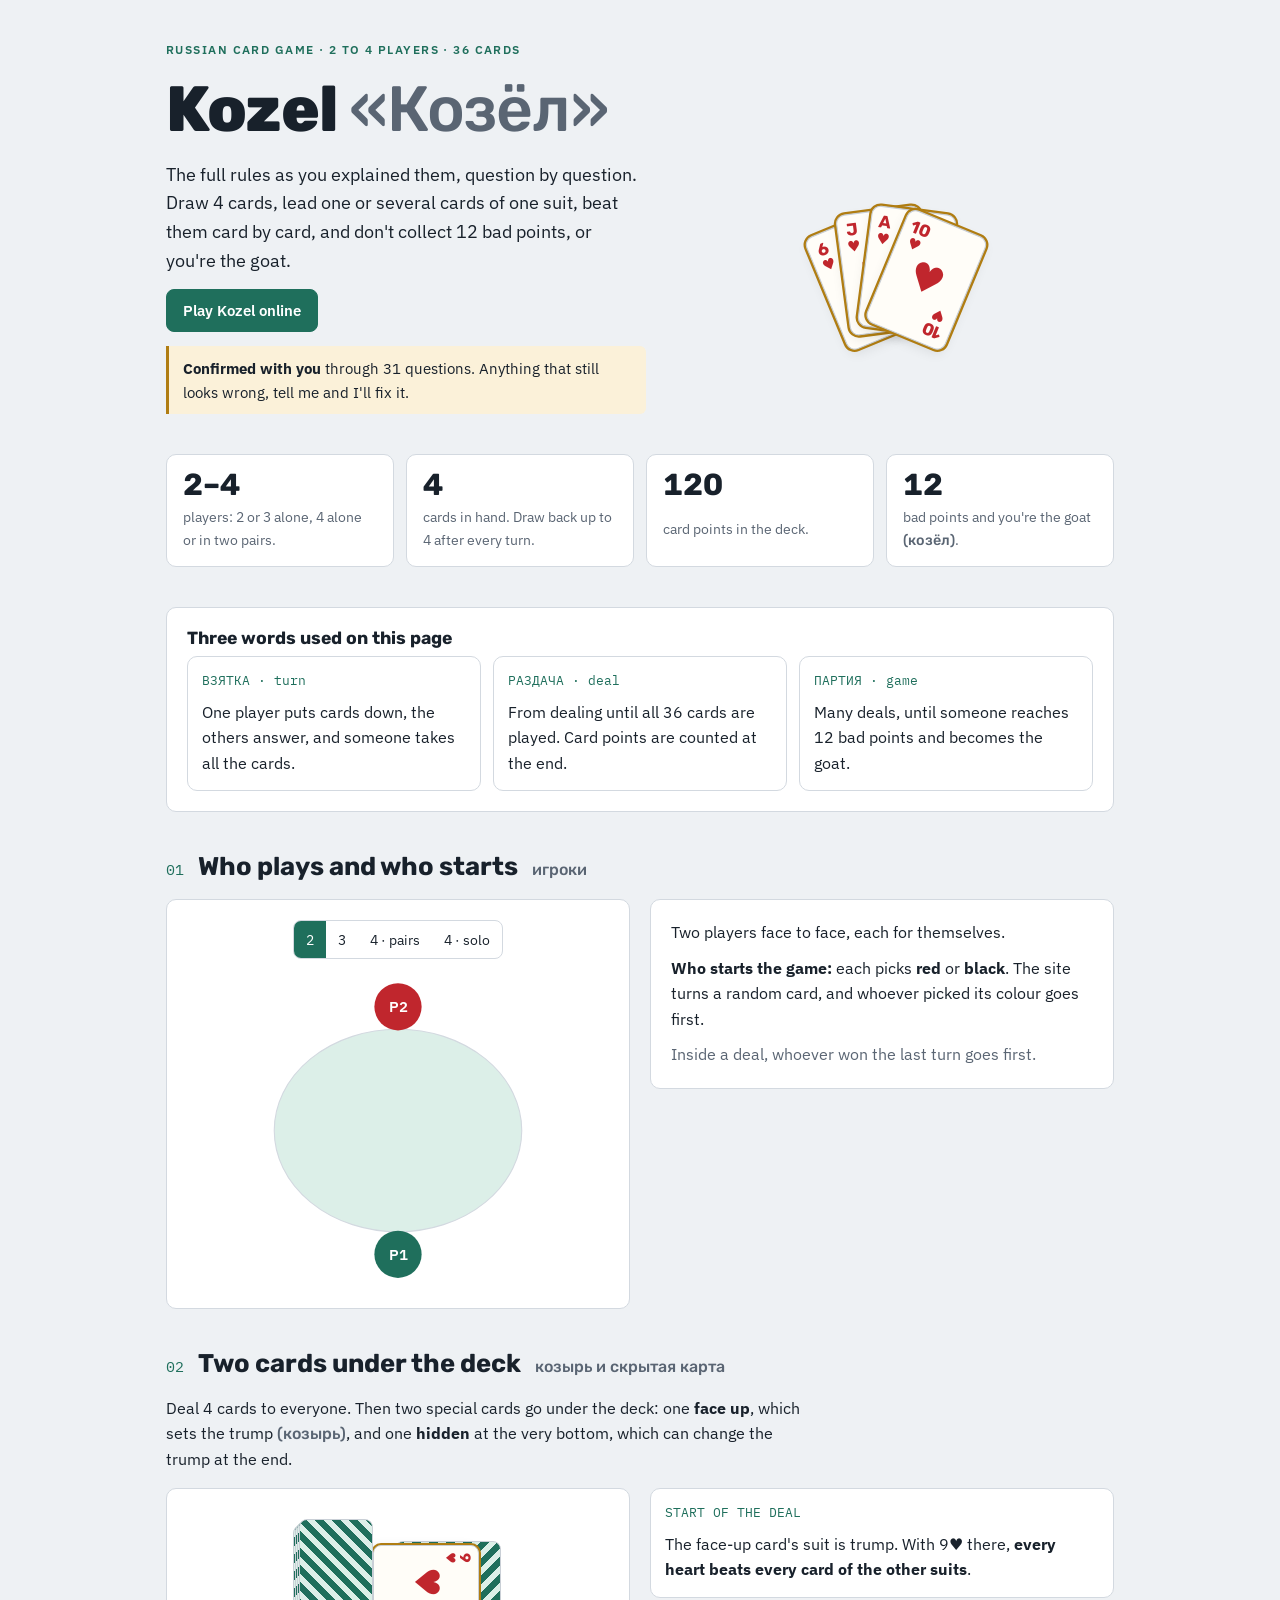
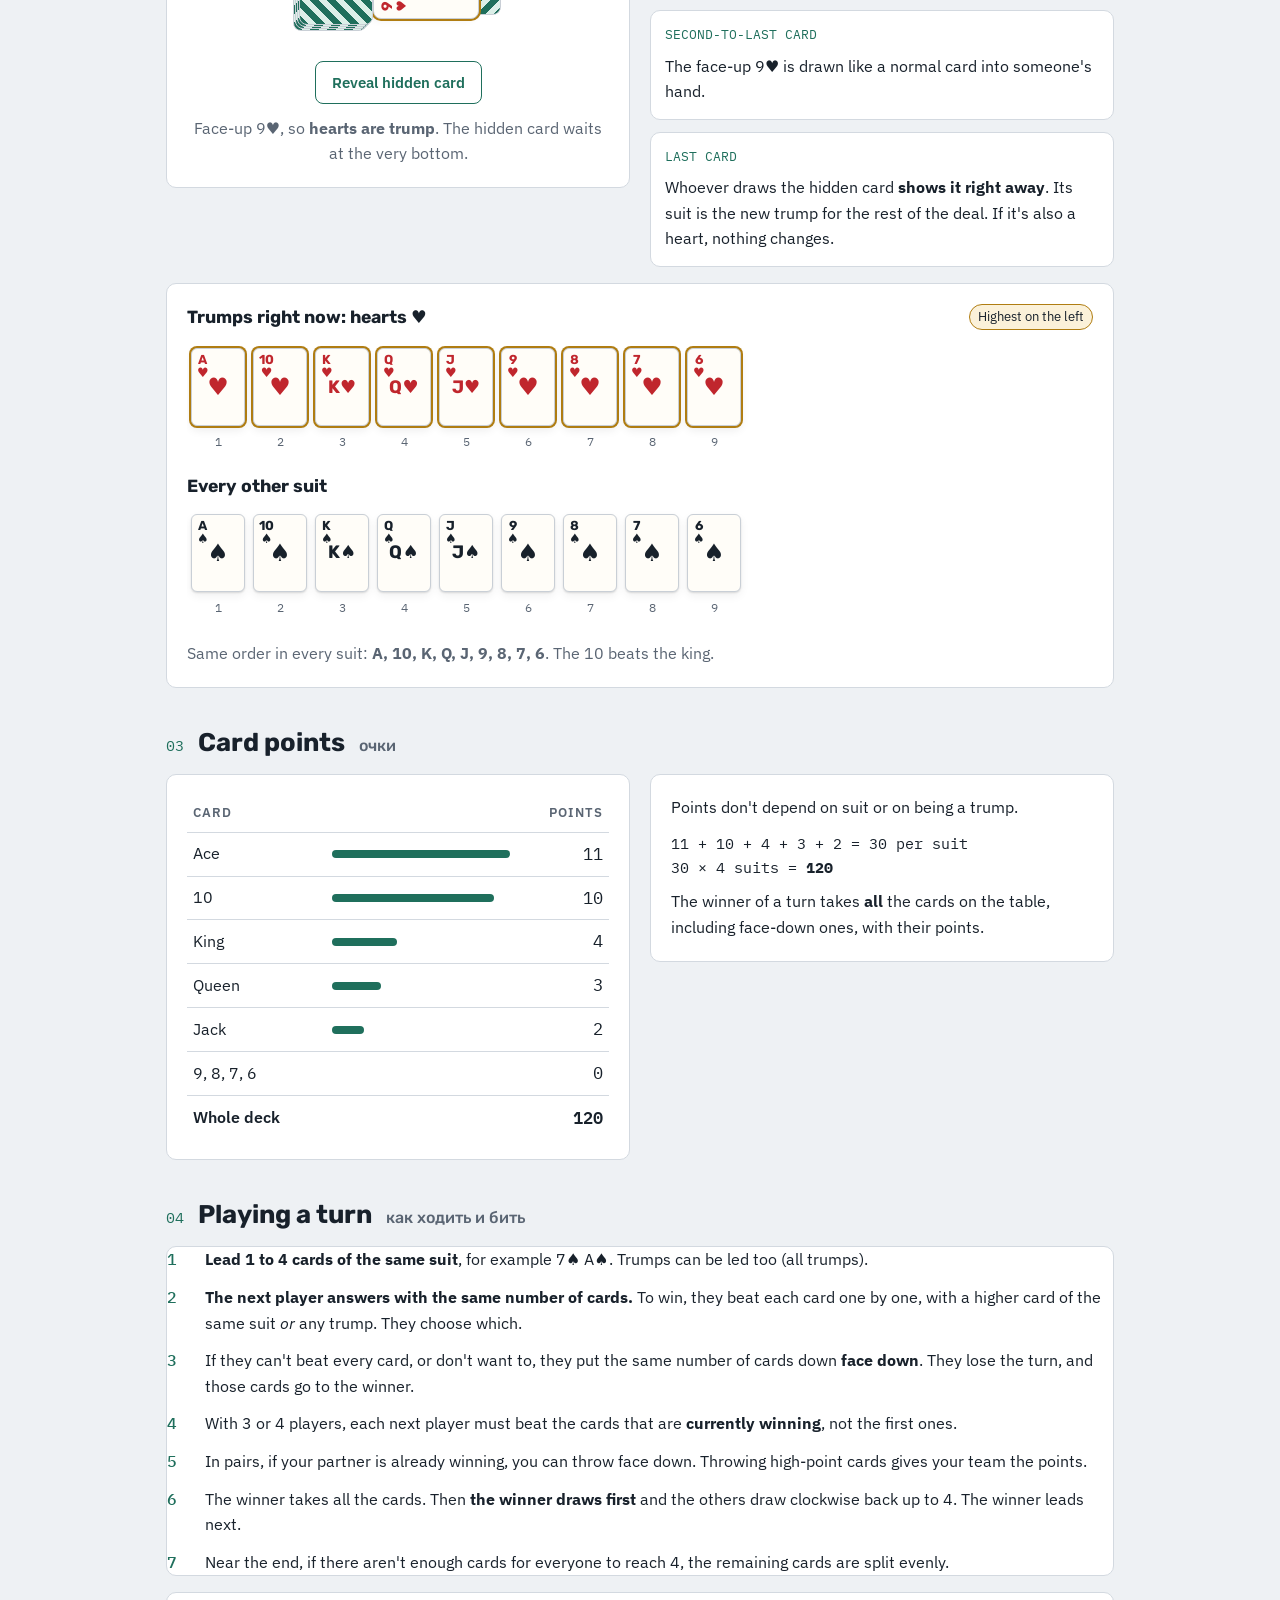
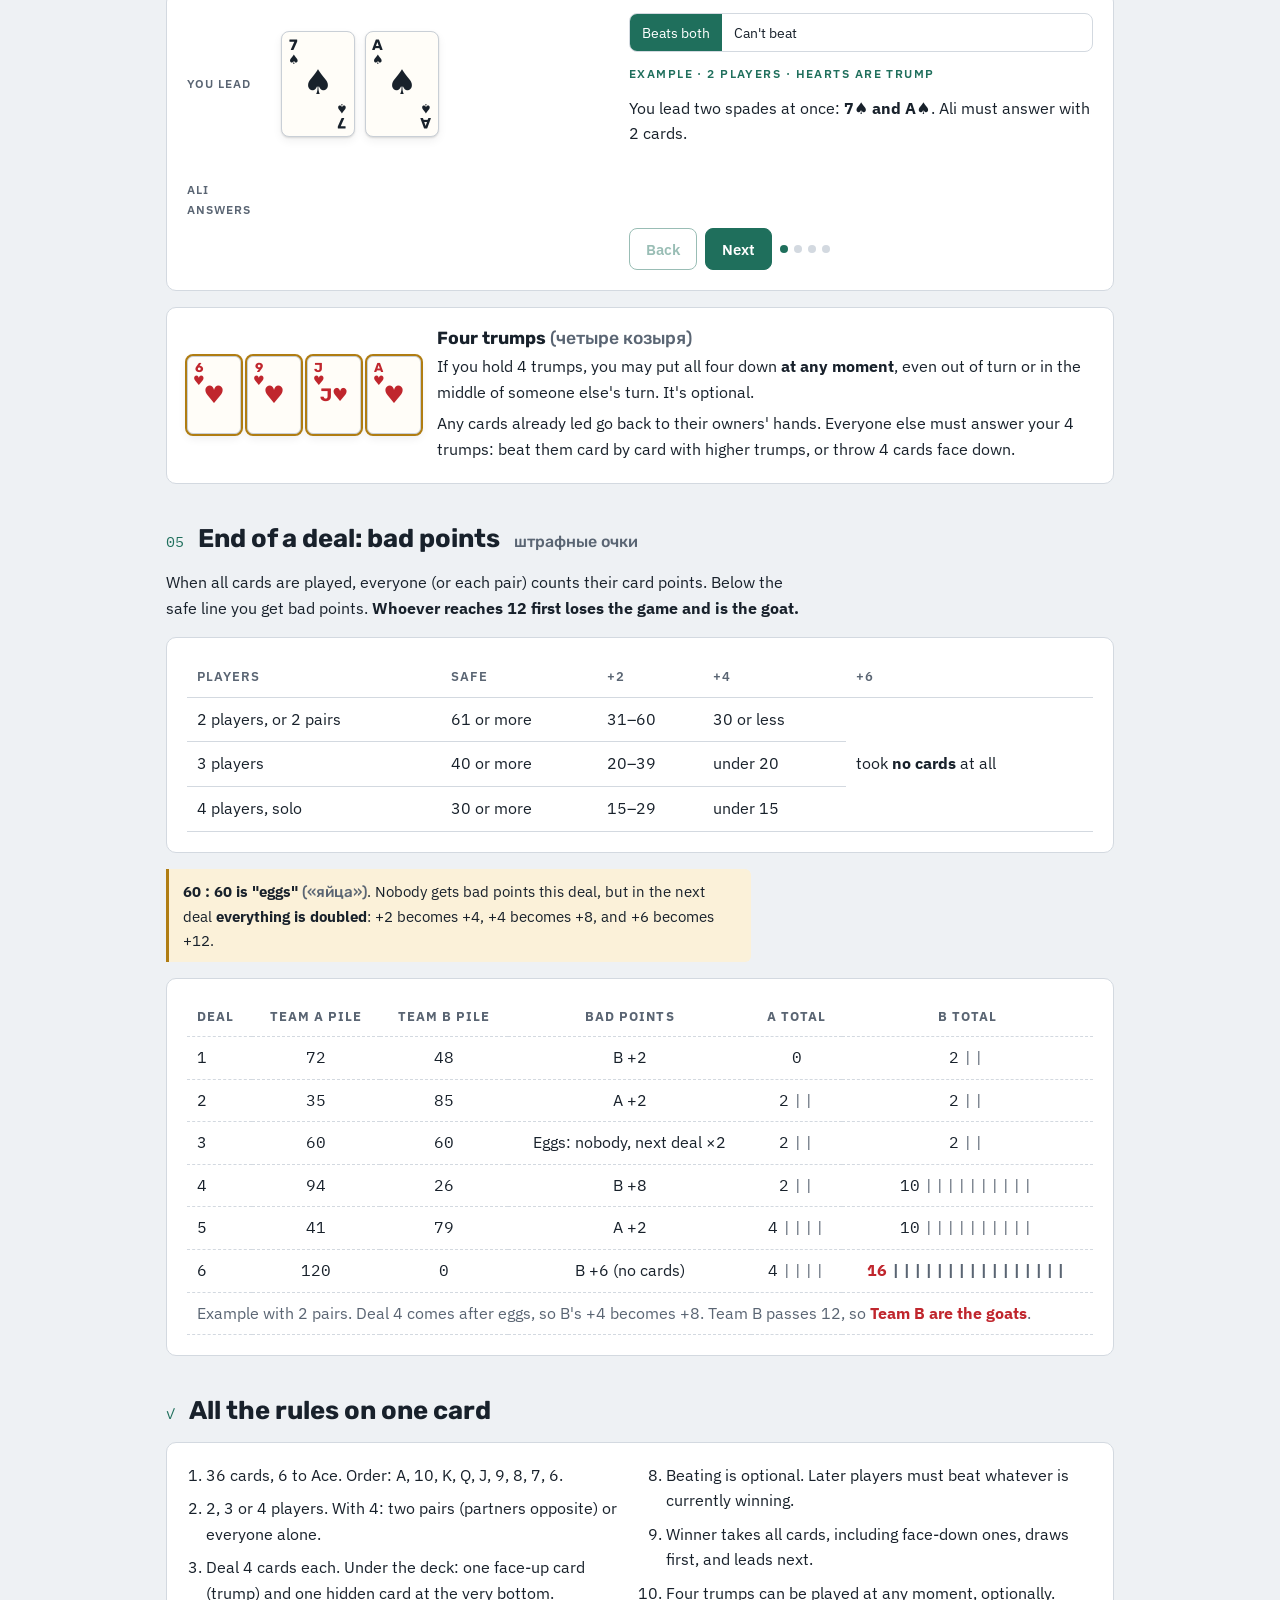
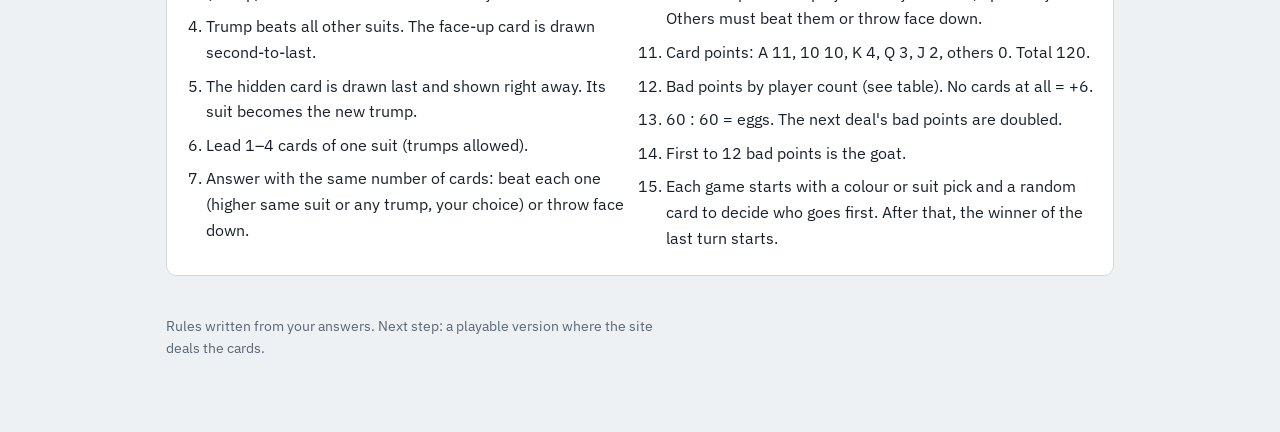
==== commit e036680c: "Add playable online Kozel: rooms with codes, bots, 1/6/12 game length Host-authoritative peer-to-pee" ====
--- a/kozel/index.html
+++ b/kozel/index.html
@@ -244,6 +244,7 @@
       <span class="eyebrow">Russian card game · 2 to 4 players · 36 cards</span>
       <h1>Kozel <span class="ru">«Козёл»</span></h1>
       <p class="lede">The full rules as you explained them, question by question. Draw 4 cards, lead one or several cards of one suit, beat them card by card, and don't collect 12 bad points, or you're the goat.</p>
+      <p><a class="btn" href="play.html" style="display:inline-block;text-decoration:none">Play Kozel online</a></p>
       <p class="note"><strong>Confirmed with you</strong> through 31 questions. Anything that still looks wrong, tell me and I'll fix it.</p>
     </div>
     <div class="fan" id="fan" aria-label="Four hearts fanned out: four trumps"></div>
